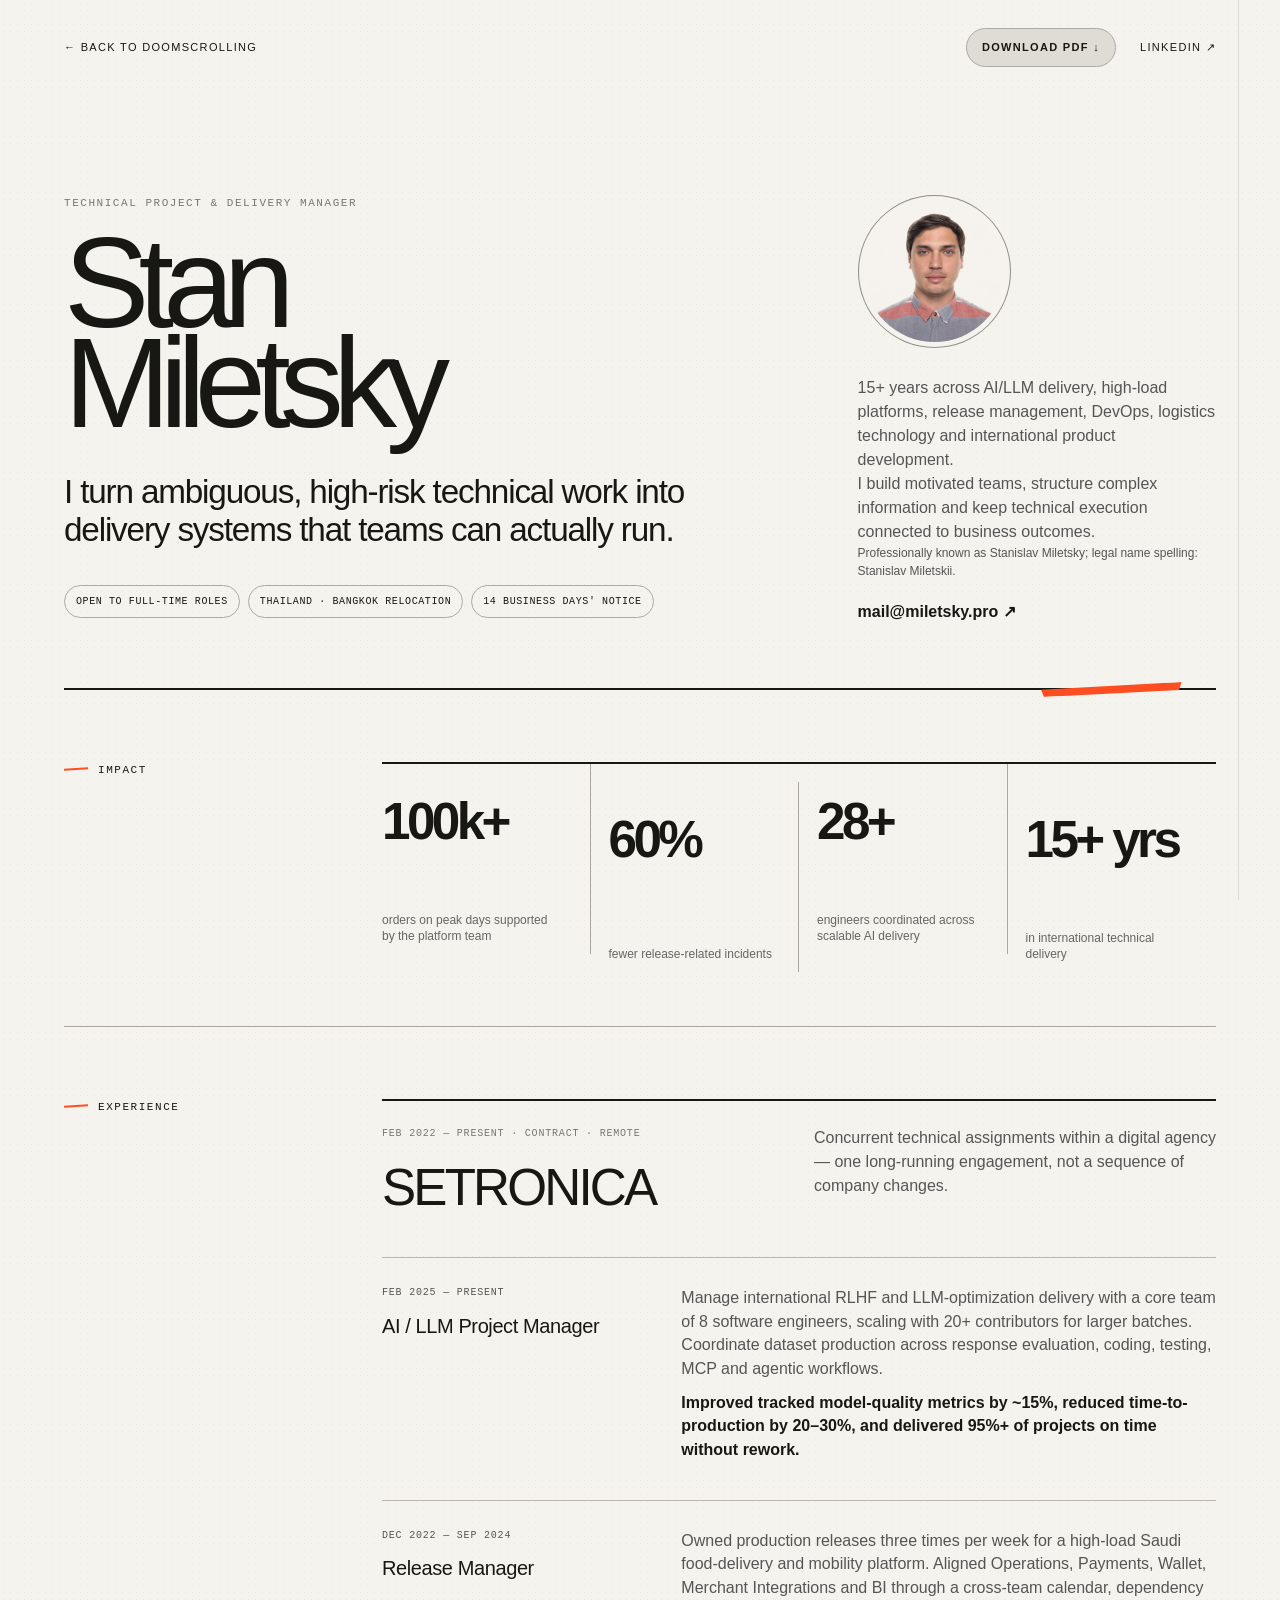
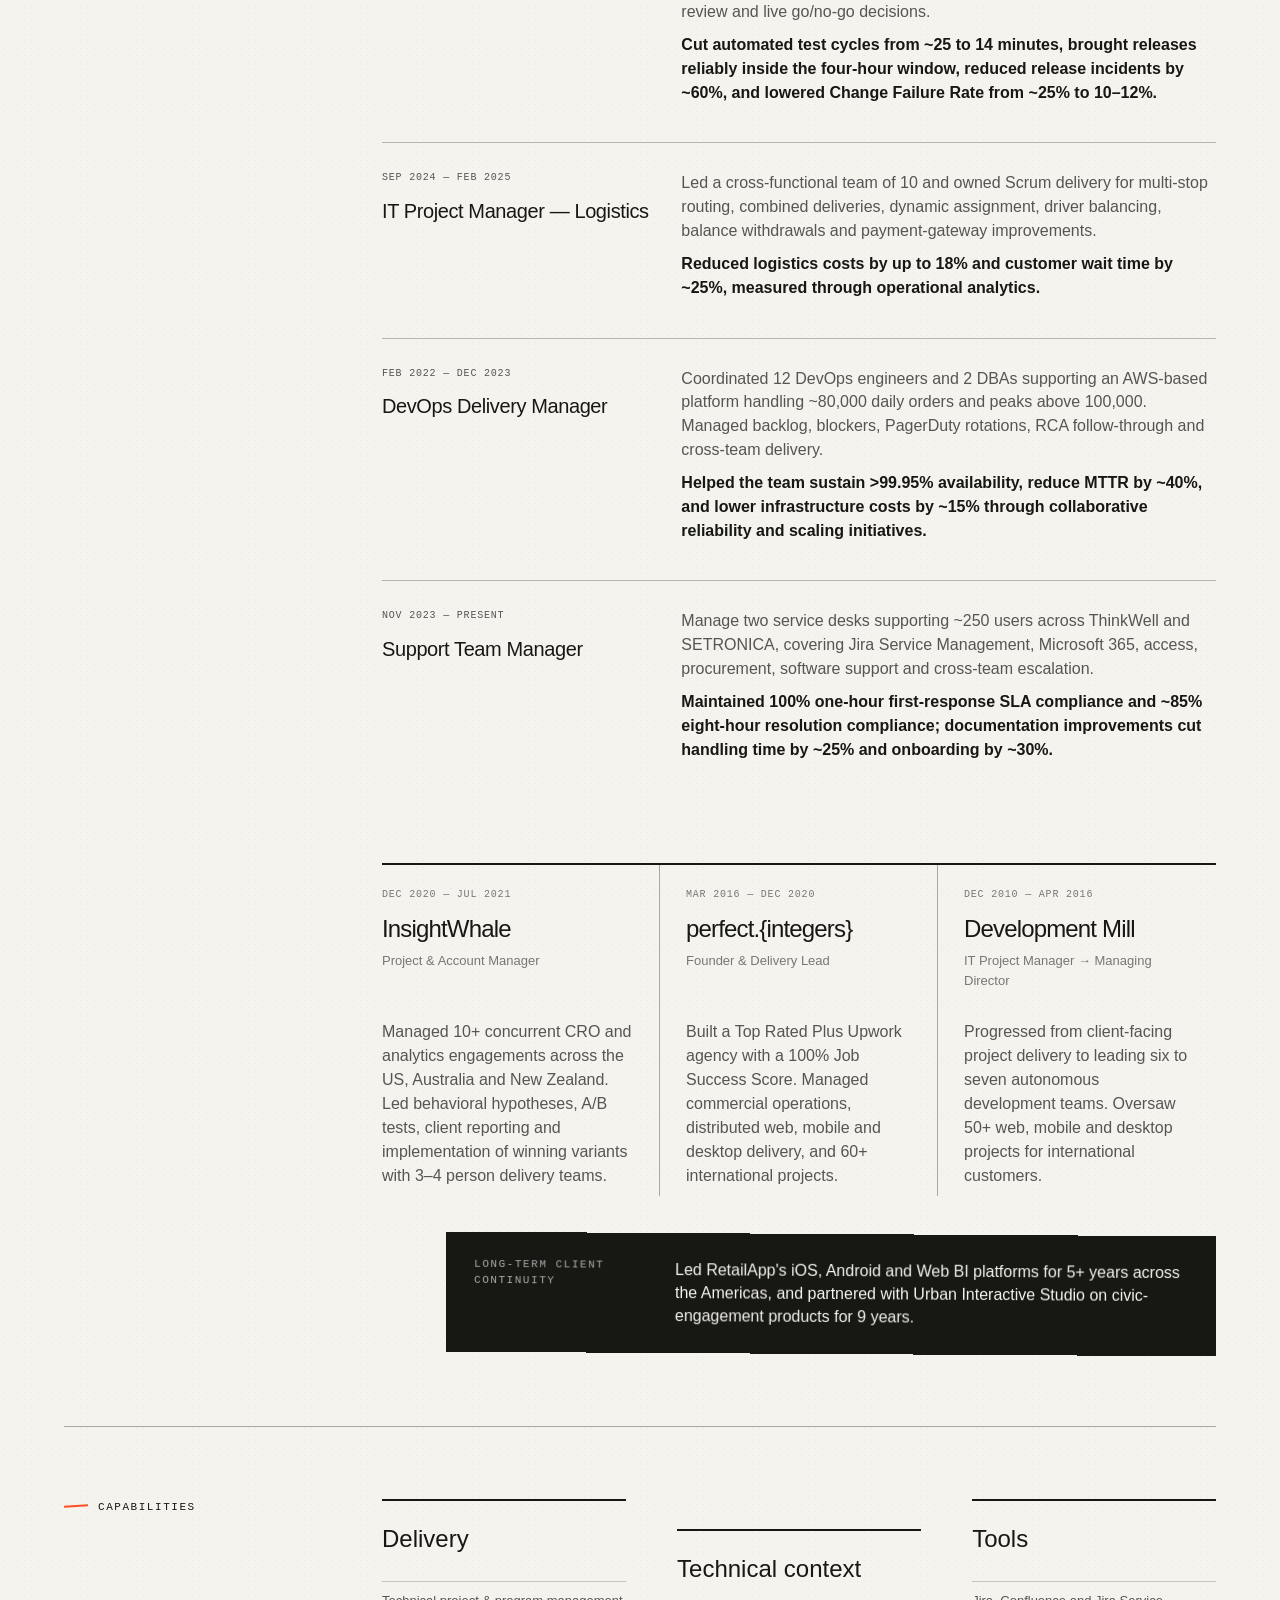
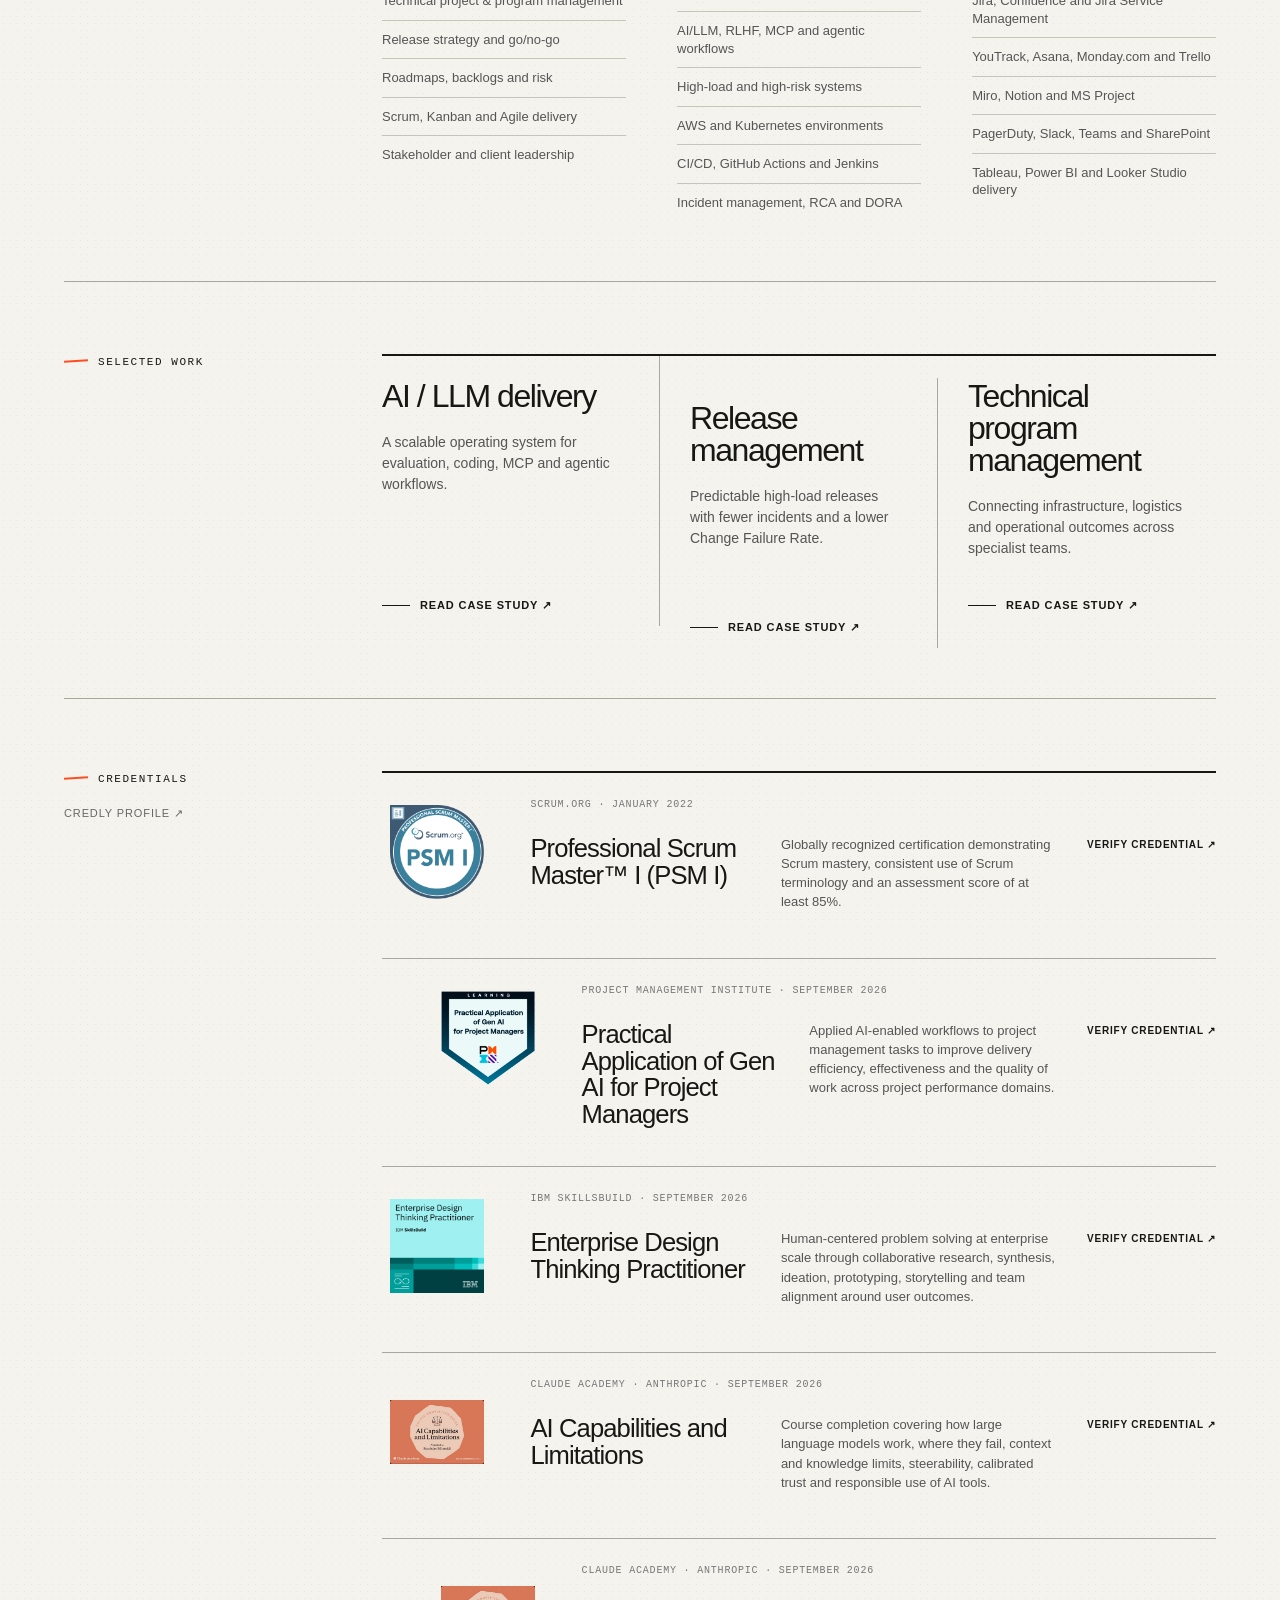
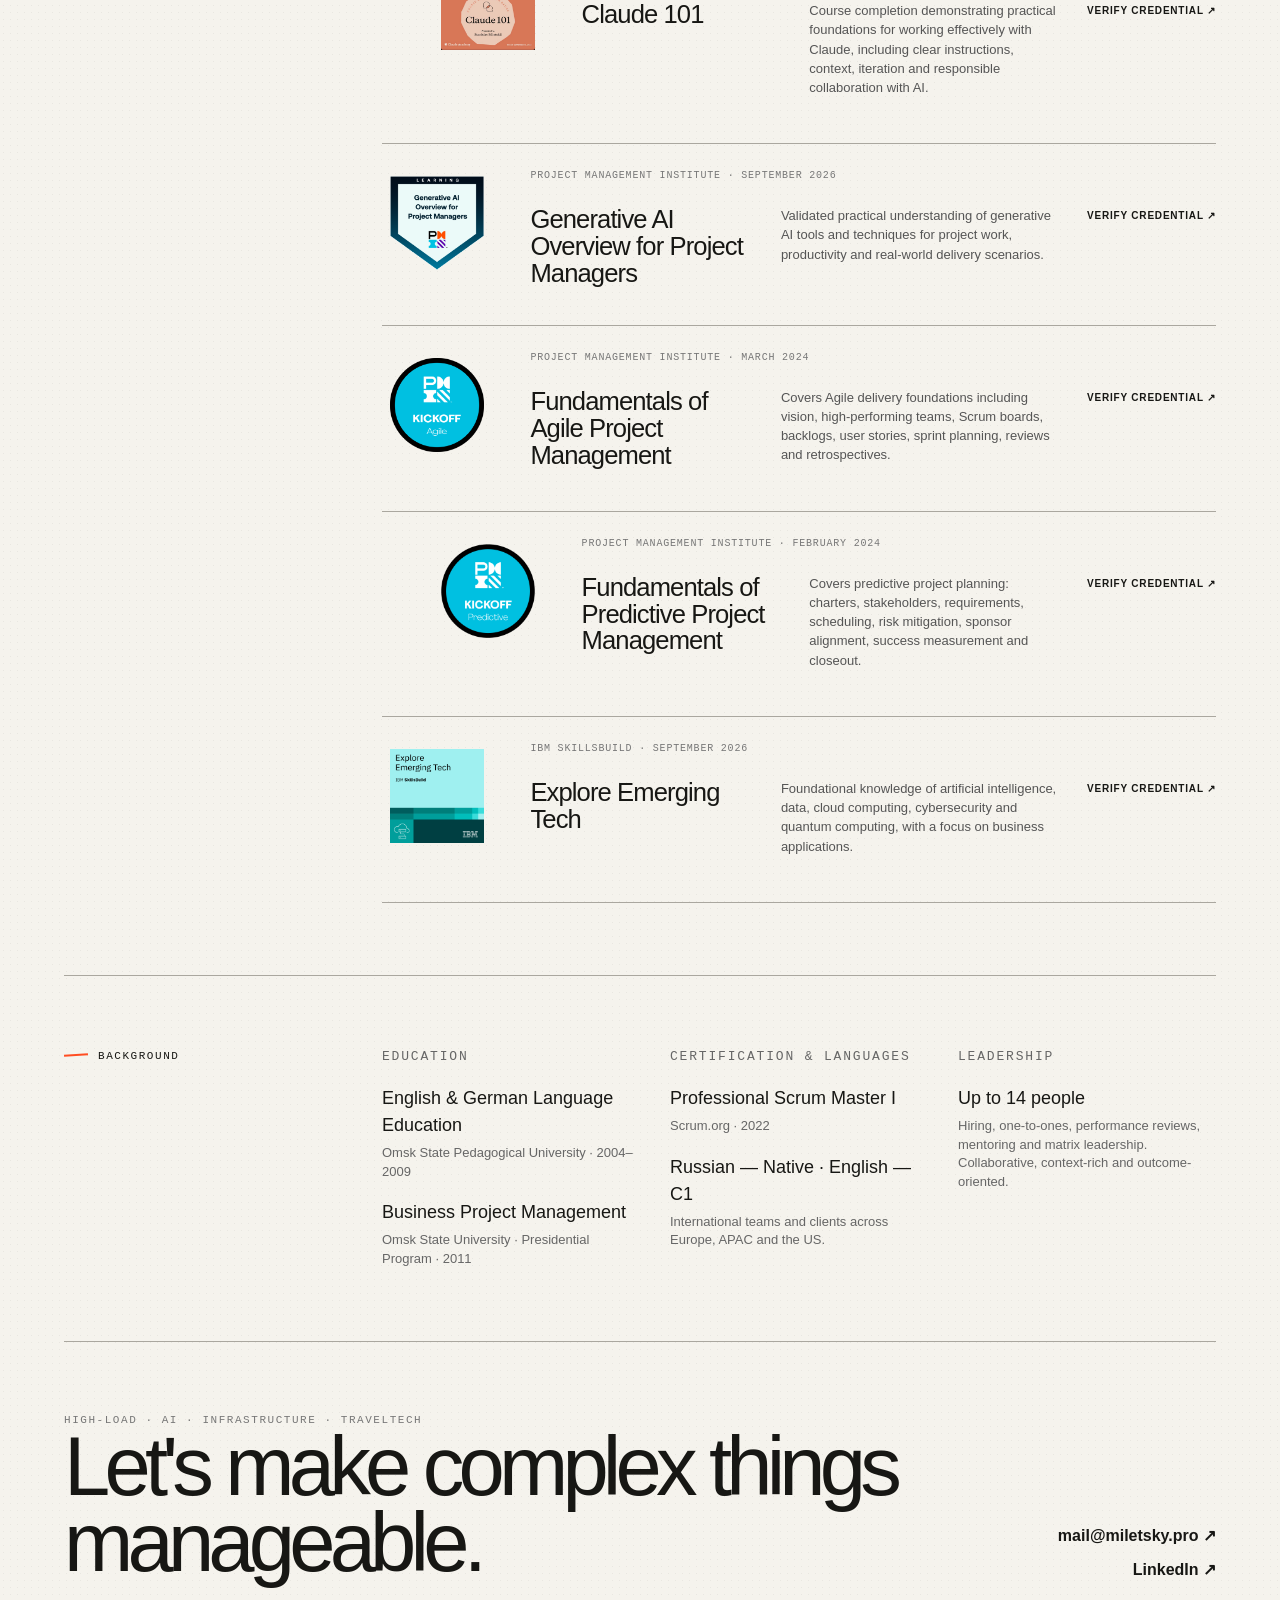
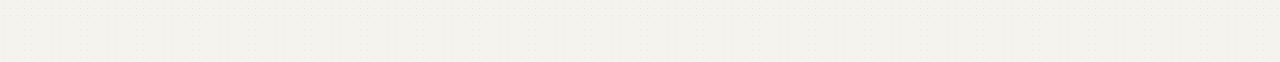
==== cv/index.html @ ad3818e9 "Add static routes and client assets" ====
<!DOCTYPE html><html lang="en"><head><meta charSet="utf-8"/><meta name="viewport" content="width=device-width, initial-scale=1"/><link rel="preload" href="/stan-miletsky-profile.jpg" as="image"/><link rel="stylesheet" href="/assets/index-O8jxkI5-.css" data-rsc-css-href="/assets/index-O8jxkI5-.css" data-precedence="vite-rsc/importer-resources"/><link rel="modulepreload" href="/assets/layout-segment-context-BuYWSMVm.js" crossorigin=""/><link rel="modulepreload" href="/assets/rolldown-runtime-S-ySWqyJ.js" crossorigin=""/><link rel="modulepreload" href="/assets/index-Bj4hQyW4.js" crossorigin=""/><link rel="modulepreload" href="/assets/framework-DjPHiq1u.js" crossorigin=""/><link rel="modulepreload" href="/assets/link-BM6Sqk0o.js" crossorigin=""/><title>Technical Project &amp; Delivery Manager CV | Stanislav Miletsky</title><meta name="description" content="Stanislav Miletsky (Stanislav Miletskii) is a Technical Project, Program and Delivery Manager in Thailand with 15+ years across AI/LLM, high-load platforms, releases, DevOps and international teams."/><meta name="keywords" content="Stanislav Miletsky,Stanislav Miletskii,Technical Project Manager,Technical Program Manager,Delivery Manager,Release Manager,AI Project Manager,DevOps Delivery Manager,Bangkok Project Manager,APAC Project Manager"/><meta name="robots" content="index, follow"/><meta property="og:title" content="Stanislav Miletsky — Technical Project &amp; Delivery Manager CV"/><meta property="og:description" content="15+ years leading international technical delivery across AI/LLM, high-load platforms, release management and DevOps."/><meta property="og:url" content="https://miletsky.pro/cv/"/><meta property="og:type" content="profile"/><meta property="og:image" content="https://miletsky.pro/og.png"/><meta property="og:image:width" content="1200"/><meta property="og:image:height" content="630"/><meta name="twitter:card" content="summary_large_image"/><meta name="twitter:title" content="Stanislav Miletsky — Technical Project &amp; Delivery Manager CV"/><meta name="twitter:description" content="15+ years leading international technical delivery across AI/LLM, high-load platforms, release management and DevOps."/><meta name="twitter:image" content="https://miletsky.pro/og.png"/><link rel="shortcut icon" href="https://miletsky.pro/favicon.svg"/><link rel="icon" href="https://miletsky.pro/favicon.svg"/><link rel="canonical" href="https://miletsky.pro/cv"/><script>self.__VINEXT_RSC_PARAMS__={}</script><script>self.__VINEXT_RSC_NAV__={"pathname":"/cv/","searchParams":[]}</script><link rel="modulepreload" href="/assets/index-Bj4hQyW4.js" />
</head><body><main class="cv-page"><script type="application/ld+json">{"@context":"https://schema.org","@type":"ProfilePage","@id":"https://miletsky.pro/cv/#profile","url":"https://miletsky.pro/cv/","name":"Stanislav Miletsky — Technical Project & Delivery Manager CV","dateModified":"2026-09-16","mainEntity":{"@type":"Person","@id":"https://miletsky.pro/#person","name":"Stanislav Miletsky","alternateName":["Stanislav Miletskii","Stan Miletsky"],"image":"https://miletsky.pro/stan-miletsky-profile.jpg","email":"mailto:mail@miletsky.pro","url":"https://miletsky.pro/cv/","sameAs":["https://www.linkedin.com/in/stanmil/","https://www.credly.com/users/stanislav-miletsky"],"jobTitle":"Technical Project & Delivery Manager","address":{"@type":"PostalAddress","addressLocality":"Chon Buri","addressCountry":"Thailand"},"knowsLanguage":["Russian","English"],"knowsAbout":["Technical Project Management","Technical Program Management","Delivery Management","Release Management","AI and LLM Delivery","DevOps and Infrastructure Delivery","High-load Systems"],"alumniOf":[{"@type":"CollegeOrUniversity","name":"Omsk State University"},{"@type":"CollegeOrUniversity","name":"Omsk State Pedagogical University"}],"hasCredential":[{"@type":"EducationalOccupationalCredential","name":"Professional Scrum Master I (PSM I)","credentialCategory":"Professional certification","recognizedBy":{"@type":"Organization","name":"Scrum.org"},"url":"https://www.credly.com/badges/a0fc3e3c-68bb-4d0c-bc0d-726705d90cc6","dateCreated":"2022-01-26"},{"@type":"EducationalOccupationalCredential","name":"Practical Application of Gen AI for Project Managers","credentialCategory":"Professional learning credential","recognizedBy":{"@type":"Organization","name":"Project Management Institute"},"url":"https://www.credly.com/badges/e0bd4fc8-cd81-4581-bfdd-e3b14ae24869","dateCreated":"2026-09-15"},{"@type":"EducationalOccupationalCredential","name":"Enterprise Design Thinking Practitioner","credentialCategory":"Professional learning credential","recognizedBy":{"@type":"Organization","name":"IBM SkillsBuild"},"url":"https://www.credly.com/badges/4ebd43db-fd92-41e1-b6d8-2ffdba0500ce","dateCreated":"2026-09-16"},{"@type":"EducationalOccupationalCredential","name":"AI Capabilities and Limitations","credentialCategory":"Course completion badge","recognizedBy":{"@type":"Organization","name":"Claude Academy"},"url":"https://academy.claude.com/verify/d0a5a14d595865e5c97a762849b47c07","dateCreated":"2026-09-08"},{"@type":"EducationalOccupationalCredential","name":"Claude 101","credentialCategory":"Course completion badge","recognizedBy":{"@type":"Organization","name":"Claude Academy"},"url":"https://academy.claude.com/verify/07c1b16a4895f0e2f672e01878ec1b6f","dateCreated":"2026-09-08"}]}}</script><nav class="cv-nav" aria-label="CV navigation"><a href="/">← Back to doomscrolling</a><div class="cv-nav-links"><a class="cv-download" href="/Stanislav_Miletsky_CV.pdf" download="">Download PDF ↓</a><a href="https://www.linkedin.com/in/stanmil/" target="_blank" rel="noreferrer">LinkedIn ↗</a></div></nav><section class="cv-hero"><div><p class="cv-kicker">Technical Project &amp; Delivery Manager</p><h1>Stan<br/>Miletsky</h1><p class="cv-title">I turn ambiguous, high-risk technical work into delivery systems that teams can actually run.</p><div class="cv-status" aria-label="Availability"><span>Open to full-time roles</span><span>Thailand · Bangkok relocation</span><span>14 business days&#x27; notice</span></div></div><aside class="cv-aside"><img class="cv-photo" src="/stan-miletsky-profile.jpg" alt="Stanislav Miletsky" width="800" height="800"/><p>15+ years across AI/LLM delivery, high-load platforms, release management, DevOps, logistics technology and international product development.</p><p>I build motivated teams, structure complex information and keep technical execution connected to business outcomes.</p><p class="cv-identity">Professionally known as Stanislav Miletsky; legal name spelling: Stanislav Miletskii.</p><a href="mailto:mail@miletsky.pro">mail@miletsky.pro ↗</a></aside></section><section class="cv-section"><h2>Impact</h2><div class="cv-copy impact-grid"><article class="impact-card"><strong>100k+</strong><span>orders on peak days supported by the platform team</span></article><article class="impact-card"><strong>60%</strong><span>fewer release-related incidents</span></article><article class="impact-card"><strong>28+</strong><span>engineers coordinated across scalable AI delivery</span></article><article class="impact-card"><strong>15+ yrs</strong><span>in international technical delivery</span></article></div></section><section class="cv-section"><h2>Experience</h2><div class="cv-copy"><article class="company"><header class="company-header"><div><p class="date">Feb 2022 — present · contract · remote</p><h3>SETRONICA</h3></div><p>Concurrent technical assignments within a digital agency — one long-running engagement, not a sequence of company changes.</p></header><div class="assignments"><article class="assignment"><div><p class="date">Feb 2025 — present</p><h4>AI / LLM Project Manager</h4></div><div><p>Manage international RLHF and LLM-optimization delivery with a core team of 8 software engineers, scaling with 20+ contributors for larger batches. Coordinate dataset production across response evaluation, coding, testing, MCP and agentic workflows.</p><p class="assignment-result">Improved tracked model-quality metrics by ~15%, reduced time-to-production by 20–30%, and delivered 95%+ of projects on time without rework.</p></div></article><article class="assignment"><div><p class="date">Dec 2022 — Sep 2024</p><h4>Release Manager</h4></div><div><p>Owned production releases three times per week for a high-load Saudi food-delivery and mobility platform. Aligned Operations, Payments, Wallet, Merchant Integrations and BI through a cross-team calendar, dependency review and live go/no-go decisions.</p><p class="assignment-result">Cut automated test cycles from ~25 to 14 minutes, brought releases reliably inside the four-hour window, reduced release incidents by ~60%, and lowered Change Failure Rate from ~25% to 10–12%.</p></div></article><article class="assignment"><div><p class="date">Sep 2024 — Feb 2025</p><h4>IT Project Manager — Logistics</h4></div><div><p>Led a cross-functional team of 10 and owned Scrum delivery for multi-stop routing, combined deliveries, dynamic assignment, driver balancing, balance withdrawals and payment-gateway improvements.</p><p class="assignment-result">Reduced logistics costs by up to 18% and customer wait time by ~25%, measured through operational analytics.</p></div></article><article class="assignment"><div><p class="date">Feb 2022 — Dec 2023</p><h4>DevOps Delivery Manager</h4></div><div><p>Coordinated 12 DevOps engineers and 2 DBAs supporting an AWS-based platform handling ~80,000 daily orders and peaks above 100,000. Managed backlog, blockers, PagerDuty rotations, RCA follow-through and cross-team delivery.</p><p class="assignment-result">Helped the team sustain &gt;99.95% availability, reduce MTTR by ~40%, and lower infrastructure costs by ~15% through collaborative reliability and scaling initiatives.</p></div></article><article class="assignment"><div><p class="date">Nov 2023 — present</p><h4>Support Team Manager</h4></div><div><p>Manage two service desks supporting ~250 users across ThinkWell and SETRONICA, covering Jira Service Management, Microsoft 365, access, procurement, software support and cross-team escalation.</p><p class="assignment-result">Maintained 100% one-hour first-response SLA compliance and ~85% eight-hour resolution compliance; documentation improvements cut handling time by ~25% and onboarding by ~30%.</p></div></article></div></article><div class="career-grid"><article class="career-card"><p class="date">Dec 2020 — Jul 2021</p><h3>InsightWhale</h3><h4>Project &amp; Account Manager</h4><p>Managed 10+ concurrent CRO and analytics engagements across the US, Australia and New Zealand. Led behavioral hypotheses, A/B tests, client reporting and implementation of winning variants with 3–4 person delivery teams.</p></article><article class="career-card"><p class="date">Mar 2016 — Dec 2020</p><h3>perfect.{integers}</h3><h4>Founder &amp; Delivery Lead</h4><p>Built a Top Rated Plus Upwork agency with a 100% Job Success Score. Managed commercial operations, distributed web, mobile and desktop delivery, and 60+ international projects.</p></article><article class="career-card"><p class="date">Dec 2010 — Apr 2016</p><h3>Development Mill</h3><h4>IT Project Manager → Managing Director</h4><p>Progressed from client-facing project delivery to leading six to seven autonomous development teams. Oversaw 50+ web, mobile and desktop projects for international customers.</p></article></div><aside class="continuity-note"><p class="cv-kicker">Long-term client continuity</p><p>Led RetailApp&#x27;s iOS, Android and Web BI platforms for 5+ years across the Americas, and partnered with Urban Interactive Studio on civic-engagement products for 9 years.</p></aside></div></section><section class="cv-section"><h2>Capabilities</h2><div class="cv-copy capability-groups"><article><h3>Delivery</h3><ul><li>Technical project &amp; program management</li><li>Release strategy and go/no-go</li><li>Roadmaps, backlogs and risk</li><li>Scrum, Kanban and Agile delivery</li><li>Stakeholder and client leadership</li></ul></article><article><h3>Technical context</h3><ul><li>AI/LLM, RLHF, MCP and agentic workflows</li><li>High-load and high-risk systems</li><li>AWS and Kubernetes environments</li><li>CI/CD, GitHub Actions and Jenkins</li><li>Incident management, RCA and DORA</li></ul></article><article><h3>Tools</h3><ul><li>Jira, Confluence and Jira Service Management</li><li>YouTrack, Asana, Monday.com and Trello</li><li>Miro, Notion and MS Project</li><li>PagerDuty, Slack, Teams and SharePoint</li><li>Tableau, Power BI and Looker Studio delivery</li></ul></article></div></section><section class="cv-section"><h2>Selected work</h2><div class="cv-copy case-link-grid"><a href="/work/ai-llm-delivery/" class="case-link-card"><h3>AI / LLM delivery</h3><p>A scalable operating system for evaluation, coding, MCP and agentic workflows.</p><span>Read case study ↗</span></a><a href="/work/release-management/" class="case-link-card"><h3>Release management</h3><p>Predictable high-load releases with fewer incidents and a lower Change Failure Rate.</p><span>Read case study ↗</span></a><a href="/work/technical-program-management/" class="case-link-card"><h3>Technical program management</h3><p>Connecting infrastructure, logistics and operational outcomes across specialist teams.</p><span>Read case study ↗</span></a></div></section><section class="cv-section credentials-section"><div><h2>Credentials</h2><a class="credentials-profile-link" href="https://www.credly.com/users/stanislav-miletsky" target="_blank" rel="noreferrer">Credly profile ↗</a></div><div class="cv-copy credentials-grid"><article class="credential-card"><a class="credential-image-link" href="https://www.credly.com/badges/a0fc3e3c-68bb-4d0c-bc0d-726705d90cc6" target="_blank" rel="noreferrer" aria-label="Verify Professional Scrum Master™ I (PSM I)"><img src="/credential-psm-i.png" alt="Professional Scrum Master™ I (PSM I) credential issued to Stanislav Miletsky" width="680" height="680" loading="lazy"/></a><div class="credential-copy"><p class="date">Scrum.org<!-- --> · <!-- -->January 2022</p><h3>Professional Scrum Master™ I (PSM I)</h3><p>Globally recognized certification demonstrating Scrum mastery, consistent use of Scrum terminology and an assessment score of at least 85%.</p><a href="https://www.credly.com/badges/a0fc3e3c-68bb-4d0c-bc0d-726705d90cc6" target="_blank" rel="noreferrer">Verify credential ↗</a></div></article><article class="credential-card"><a class="credential-image-link" href="https://www.credly.com/badges/e0bd4fc8-cd81-4581-bfdd-e3b14ae24869" target="_blank" rel="noreferrer" aria-label="Verify Practical Application of Gen AI for Project Managers"><img src="/credential-pmi-genai-practical.png" alt="Practical Application of Gen AI for Project Managers credential issued to Stanislav Miletsky" width="680" height="680" loading="lazy"/></a><div class="credential-copy"><p class="date">Project Management Institute<!-- --> · <!-- -->September 2026</p><h3>Practical Application of Gen AI for Project Managers</h3><p>Applied AI-enabled workflows to project management tasks to improve delivery efficiency, effectiveness and the quality of work across project performance domains.</p><a href="https://www.credly.com/badges/e0bd4fc8-cd81-4581-bfdd-e3b14ae24869" target="_blank" rel="noreferrer">Verify credential ↗</a></div></article><article class="credential-card"><a class="credential-image-link" href="https://www.credly.com/badges/4ebd43db-fd92-41e1-b6d8-2ffdba0500ce" target="_blank" rel="noreferrer" aria-label="Verify Enterprise Design Thinking Practitioner"><img src="/credential-ibm-design-thinking.png" alt="Enterprise Design Thinking Practitioner credential issued to Stanislav Miletsky" width="680" height="680" loading="lazy"/></a><div class="credential-copy"><p class="date">IBM SkillsBuild<!-- --> · <!-- -->September 2026</p><h3>Enterprise Design Thinking Practitioner</h3><p>Human-centered problem solving at enterprise scale through collaborative research, synthesis, ideation, prototyping, storytelling and team alignment around user outcomes.</p><a href="https://www.credly.com/badges/4ebd43db-fd92-41e1-b6d8-2ffdba0500ce" target="_blank" rel="noreferrer">Verify credential ↗</a></div></article><article class="credential-card"><a class="credential-image-link" href="https://academy.claude.com/verify/d0a5a14d595865e5c97a762849b47c07" target="_blank" rel="noreferrer" aria-label="Verify AI Capabilities and Limitations"><img src="/credential-claude-ai-capabilities.png" alt="AI Capabilities and Limitations credential issued to Stanislav Miletsky" width="680" height="680" loading="lazy"/></a><div class="credential-copy"><p class="date">Claude Academy · Anthropic<!-- --> · <!-- -->September 2026</p><h3>AI Capabilities and Limitations</h3><p>Course completion covering how large language models work, where they fail, context and knowledge limits, steerability, calibrated trust and responsible use of AI tools.</p><a href="https://academy.claude.com/verify/d0a5a14d595865e5c97a762849b47c07" target="_blank" rel="noreferrer">Verify credential ↗</a></div></article><article class="credential-card"><a class="credential-image-link" href="https://academy.claude.com/verify/07c1b16a4895f0e2f672e01878ec1b6f" target="_blank" rel="noreferrer" aria-label="Verify Claude 101"><img src="/credential-claude-101.png" alt="Claude 101 credential issued to Stanislav Miletsky" width="680" height="680" loading="lazy"/></a><div class="credential-copy"><p class="date">Claude Academy · Anthropic<!-- --> · <!-- -->September 2026</p><h3>Claude 101</h3><p>Course completion demonstrating practical foundations for working effectively with Claude, including clear instructions, context, iteration and responsible collaboration with AI.</p><a href="https://academy.claude.com/verify/07c1b16a4895f0e2f672e01878ec1b6f" target="_blank" rel="noreferrer">Verify credential ↗</a></div></article><article class="credential-card"><a class="credential-image-link" href="https://www.credly.com/badges/0303e11d-358e-4431-b17d-0251e0e4a5b4" target="_blank" rel="noreferrer" aria-label="Verify Generative AI Overview for Project Managers"><img src="/credential-pmi-genai-overview.png" alt="Generative AI Overview for Project Managers credential issued to Stanislav Miletsky" width="680" height="680" loading="lazy"/></a><div class="credential-copy"><p class="date">Project Management Institute<!-- --> · <!-- -->September 2026</p><h3>Generative AI Overview for Project Managers</h3><p>Validated practical understanding of generative AI tools and techniques for project work, productivity and real-world delivery scenarios.</p><a href="https://www.credly.com/badges/0303e11d-358e-4431-b17d-0251e0e4a5b4" target="_blank" rel="noreferrer">Verify credential ↗</a></div></article><article class="credential-card"><a class="credential-image-link" href="https://www.credly.com/badges/10b1281d-3c7a-4211-bd5c-d48ad3435611" target="_blank" rel="noreferrer" aria-label="Verify Fundamentals of Agile Project Management"><img src="/credential-pmi-agile.png" alt="Fundamentals of Agile Project Management credential issued to Stanislav Miletsky" width="680" height="680" loading="lazy"/></a><div class="credential-copy"><p class="date">Project Management Institute<!-- --> · <!-- -->March 2024</p><h3>Fundamentals of Agile Project Management</h3><p>Covers Agile delivery foundations including vision, high-performing teams, Scrum boards, backlogs, user stories, sprint planning, reviews and retrospectives.</p><a href="https://www.credly.com/badges/10b1281d-3c7a-4211-bd5c-d48ad3435611" target="_blank" rel="noreferrer">Verify credential ↗</a></div></article><article class="credential-card"><a class="credential-image-link" href="https://www.credly.com/badges/9c76c61e-c1ef-4940-b830-1d32e4dbc76a" target="_blank" rel="noreferrer" aria-label="Verify Fundamentals of Predictive Project Management"><img src="/credential-pmi-predictive.png" alt="Fundamentals of Predictive Project Management credential issued to Stanislav Miletsky" width="680" height="680" loading="lazy"/></a><div class="credential-copy"><p class="date">Project Management Institute<!-- --> · <!-- -->February 2024</p><h3>Fundamentals of Predictive Project Management</h3><p>Covers predictive project planning: charters, stakeholders, requirements, scheduling, risk mitigation, sponsor alignment, success measurement and closeout.</p><a href="https://www.credly.com/badges/9c76c61e-c1ef-4940-b830-1d32e4dbc76a" target="_blank" rel="noreferrer">Verify credential ↗</a></div></article><article class="credential-card"><a class="credential-image-link" href="https://www.credly.com/badges/023776d1-91f6-4e4d-ac24-97b21ce51a99" target="_blank" rel="noreferrer" aria-label="Verify Explore Emerging Tech"><img src="/credential-ibm-emerging-tech.png" alt="Explore Emerging Tech credential issued to Stanislav Miletsky" width="680" height="680" loading="lazy"/></a><div class="credential-copy"><p class="date">IBM SkillsBuild<!-- --> · <!-- -->September 2026</p><h3>Explore Emerging Tech</h3><p>Foundational knowledge of artificial intelligence, data, cloud computing, cybersecurity and quantum computing, with a focus on business applications.</p><a href="https://www.credly.com/badges/023776d1-91f6-4e4d-ac24-97b21ce51a99" target="_blank" rel="noreferrer">Verify credential ↗</a></div></article></div></section><section class="cv-section"><h2>Background</h2><div class="cv-copy cv-meta-grid"><article><p class="cv-kicker">Education</p><h3>English &amp; German Language Education</h3><p>Omsk State Pedagogical University · 2004–2009</p><h3>Business Project Management</h3><p>Omsk State University · Presidential Program · 2011</p></article><article><p class="cv-kicker">Certification &amp; languages</p><h3>Professional Scrum Master I</h3><p>Scrum.org · 2022</p><h3>Russian — Native · English — C1</h3><p>International teams and clients across Europe, APAC and the US.</p></article><article><p class="cv-kicker">Leadership</p><h3>Up to 14 people</h3><p>Hiring, one-to-ones, performance reviews, mentoring and matrix leadership. Collaborative, context-rich and outcome-oriented.</p></article></div></section><footer class="cv-footer"><div><p class="cv-kicker">High-load · AI · Infrastructure · TravelTech</p><h2>Let&#x27;s make complex things manageable.</h2></div><div class="cv-footer-links"><a href="mailto:mail@miletsky.pro">mail@miletsky.pro ↗</a><a href="https://www.linkedin.com/in/stanmil/" target="_blank" rel="noreferrer">LinkedIn ↗</a></div></footer></main><script type="application/ld+json">{"@context":"https://schema.org","@type":"Person","@id":"https://miletsky.pro/#person","name":"Stanislav Miletsky","alternateName":["Stanislav Miletskii","Stan Miletsky"],"url":"https://miletsky.pro","sameAs":["https://www.linkedin.com/in/stanmil/"],"image":"https://miletsky.pro/stan-miletsky-profile.jpg","email":"mailto:mail@miletsky.pro","jobTitle":"Technical Project & Delivery Manager","homeLocation":{"@type":"Place","name":"Chon Buri, Thailand"},"knowsLanguage":["Russian","English"],"knowsAbout":["Technical Project Management","Technical Program Management","Delivery Management","AI Delivery","Release Management","DevOps and Infrastructure Delivery","High-load Systems"]}</script><script id="_R_">import("/assets/index-Bj4hQyW4.js")</script></body></html><script>self.__VINEXT_RSC_CHUNKS__=self.__VINEXT_RSC_CHUNKS__||[];self.__VINEXT_RSC_CHUNKS__.push("2:I[\"b843a7408a43\",[],\"Children\",1]\n3:I[\"e791668edc18\",[],\"LayoutSegmentProvider\",1]\n4:I[\"b843a7408a43\",[],\"Slot\",1]\n5:I[\"ffa4af8fdc37\",[],\"RedirectBoundary\",1]\n:HL[\"/assets/index-O8jxkI5-.css\",\"style\"]\n")</script><script>self.__VINEXT_RSC_CHUNKS__=self.__VINEXT_RSC_CHUNKS__||[];self.__VINEXT_RSC_CHUNKS__.push("0:{\"__route\":\"route:/cv/\",\"__interceptionContext\":null,\"__layoutIds\":[\"layout:/\"],\"__rootLayout\":\"/\",\"page:/cv/\":\"$L1\",\"layout:/\":[[[[\"$\",\"link\",\"css:/assets/index-O8jxkI5-.css\",{\"rel\":\"stylesheet\",\"precedence\":\"vite-rsc/importer-resources\",\"href\":\"/assets/index-O8jxkI5-.css\",\"data-rsc-css-href\":\"/assets/index-O8jxkI5-.css\"}],\"$undefined\"],[\"$\",\"html\",null,{\"lang\":\"en\",\"children\":[\"$\",\"body\",null,{\"children\":[[\"$\",\"$L2\",null,{}],[\"$\",\"script\",null,{\"type\":\"application/ld+json\",\"dangerouslySetInnerHTML\":{\"__html\":\"{\\\"@context\\\":\\\"https://schema.org\\\",\\\"@type\\\":\\\"Person\\\",\\\"@id\\\":\\\"https://miletsky.pro/#person\\\",\\\"name\\\":\\\"Stanislav Miletsky\\\",\\\"alternateName\\\":[\\\"Stanislav Miletskii\\\",\\\"Stan Miletsky\\\"],\\\"url\\\":\\\"https://miletsky.pro\\\",\\\"sameAs\\\":[\\\"https://www.linkedin.com/in/stanmil/\\\"],\\\"image\\\":\\\"https://miletsky.pro/stan-miletsky-profile.jpg\\\",\\\"email\\\":\\\"mailto:mail@miletsky.pro\\\",\\\"jobTitle\\\":\\\"Technical Project \u0026 Delivery Manager\\\",\\\"homeLocation\\\":{\\\"@type\\\":\\\"Place\\\",\\\"name\\\":\\\"Chon Buri, Thailand\\\"},\\\"knowsLanguage\\\":[\\\"Russian\\\",\\\"English\\\"],\\\"knowsAbout\\\":[\\\"Technical Project Management\\\",\\\"Technical Program Management\\\",\\\"Delivery Management\\\",\\\"AI Delivery\\\",\\\"Release Management\\\",\\\"DevOps and Infrastructure Delivery\\\",\\\"High-load Systems\\\"]}\"}}]]}]}]],null],\"route:/cv/\":[[[\"$\",\"meta\",null,{\"charSet\":\"utf-8\"}],[[\"$\",\"title\",\"0\",{\"children\":\"Technical Project \u0026 Delivery Manager CV | Stanislav Miletsky\"}],[\"$\",\"meta\",\"1\",{\"name\":\"description\",\"content\":\"Stanislav Miletsky (Stanislav Miletskii) is a Technical Project, Program and Delivery Manager in Thailand with 15+ years across AI/LLM, high-load platforms, releases, DevOps and international teams.\"}],[\"$\",\"meta\",\"2\",{\"name\":\"keywords\",\"content\":\"Stanislav Miletsky,Stanislav Miletskii,Technical Project Manager,Technical Program Manager,Delivery Manager,Release Manager,AI Project Manager,DevOps Delivery Manager,Bangkok Project Manager,APAC Project Manager\"}],[\"$\",\"meta\",\"3\",{\"name\":\"robots\",\"content\":\"index, follow\"}],[\"$\",\"meta\",\"4\",{\"property\":\"og:title\",\"content\":\"Stanislav Miletsky — Technical Project \u0026 Delivery Manager CV\"}],[\"$\",\"meta\",\"5\",{\"property\":\"og:description\",\"content\":\"15+ years leading international technical delivery across AI/LLM, high-load platforms, release management and DevOps.\"}],[\"$\",\"meta\",\"6\",{\"property\":\"og:url\",\"content\":\"https://miletsky.pro/cv/\"}],[\"$\",\"meta\",\"7\",{\"property\":\"og:type\",\"content\":\"profile\"}],[\"$\",\"meta\",\"8\",{\"property\":\"og:image\",\"content\":\"https://miletsky.pro/og.png\"}],[\"$\",\"meta\",\"9\",{\"property\":\"og:image:width\",\"content\":\"1200\"}],[\"$\",\"meta\",\"10\",{\"property\":\"og:image:height\",\"content\":\"630\"}],[\"$\",\"meta\",\"11\",{\"name\":\"twitter:card\",\"content\":\"summary_large_image\"}],[\"$\",\"meta\",\"12\",{\"name\":\"twitter:title\",\"content\":\"Stanislav Miletsky — Technical Project \u0026 Delivery Manager CV\"}],[\"$\",\"meta\",\"13\",{\"name\":\"twitter:description\",\"content\":\"15+ years leading international technical delivery across AI/LLM, high-load platforms, release management and DevOps.\"}],[\"$\",\"meta\",\"14\",{\"name\":\"twitter:image\",\"content\":\"https://miletsky.pro/og.png\"}],[\"$\",\"link\",\"15\",{\"rel\":\"shortcut icon\",\"href\":\"https://miletsky.pro/favicon.svg\"}],[\"$\",\"link\",\"16\",{\"rel\":\"icon\",\"href\":\"https://miletsky.pro/favicon.svg\"}],[\"$\",\"link\",\"17\",{\"rel\":\"canonical\",\"href\":\"https://miletsky.pro/cv\"}]],[[\"$\",\"meta\",\"0\",{\"name\":\"viewport\",\"content\":\"width=device-width, initial-scale=1\"}]]],[\"$\",\"$L3\",null,{\"segmentMap\":{\"children\":[\"cv\"]},\"children\":[\"$\",\"$L4\",null,{\"id\":\"layout:/\",\"parallelSlots\":\"$undefined\",\"children\":[\"$\",\"$L5\",null,{\"children\":[\"$\",\"$L3\",null,{\"segmentMap\":{\"children\":[]},\"children\":[\"$\",\"$L4\",null,{\"id\":\"page:/cv/\"}]}]}]}]}]],\"__layoutFlags\":{\"layout:/\":\"s\"},\"__artifactCompatibility\":{\"schemaVersion\":1,\"graphVersion\":\"app-route-graph:rjossn1upfohg\",\"deploymentVersion\":\"b80e0af8-e7c9-42a8-afca-2033b1c4a51b\",\"appElementsSchemaVersion\":1,\"rscPayloadSchemaVersion\":1,\"rootBoundaryId\":\"/\",\"renderEpoch\":null}}\n")</script><script>self.__VINEXT_RSC_CHUNKS__=self.__VINEXT_RSC_CHUNKS__||[];self.__VINEXT_RSC_CHUNKS__.push("7:I[\"c2747888630f\",[],\"default\",1]\n")</script><script>self.__VINEXT_RSC_CHUNKS__=self.__VINEXT_RSC_CHUNKS__||[];self.__VINEXT_RSC_CHUNKS__.push("6:Ta8c,{\"@context\":\"https://schema.org\",\"@type\":\"ProfilePage\",\"@id\":\"https://miletsky.pro/cv/#profile\",\"url\":\"https://miletsky.pro/cv/\",\"name\":\"Stanislav Miletsky — Technical Project \u0026 Delivery Manager CV\",\"dateModified\":\"2026-09-16\",\"mainEntity\":{\"@type\":\"Person\",\"@id\":\"https://miletsky.pro/#person\",\"name\":\"Stanislav Miletsky\",\"alternateName\":[\"Stanislav Miletskii\",\"Stan Miletsky\"],\"image\":\"https://miletsky.pro/stan-miletsky-profile.jpg\",\"email\":\"mailto:mail@miletsky.pro\",\"url\":\"https://miletsky.pro/cv/\",\"sameAs\":[\"https://www.linkedin.com/in/stanmil/\",\"https://www.credly.com/users/stanislav-miletsky\"],\"jobTitle\":\"Technical Project \u0026 Delivery Manager\",\"address\":{\"@type\":\"PostalAddress\",\"addressLocality\":\"Chon Buri\",\"addressCountry\":\"Thailand\"},\"knowsLanguage\":[\"Russian\",\"English\"],\"knowsAbout\":[\"Technical Project Management\",\"Technical Program Management\",\"Delivery Management\",\"Release Management\",\"AI and LLM Delivery\",\"DevOps and Infrastructure Delivery\",\"High-load Systems\"],\"alumniOf\":[{\"@type\":\"CollegeOrUniversity\",\"name\":\"Omsk State University\"},{\"@type\":\"CollegeOrUniversity\",\"name\":\"Omsk State Pedagogical University\"}],\"hasCredential\":[{\"@type\":\"EducationalOccupationalCredential\",\"name\":\"Professional Scrum Master I (PSM I)\",\"credentialCategory\":\"Professional certification\",\"recognizedBy\":{\"@type\":\"Organization\",\"name\":\"Scrum.org\"},\"url\":\"https://www.credly.com/badges/a0fc3e3c-68bb-4d0c-bc0d-726705d90cc6\",\"dateCreated\":\"2022-01-26\"},{\"@type\":\"EducationalOccupationalCredential\",\"name\":\"Practical Application of Gen AI for Project Managers\",\"credentialCategory\":\"Professional learning credential\",\"recognizedBy\":{\"@type\":\"Organization\",\"name\":\"Project Management Institute\"},\"url\":\"https://www.credly.com/badges/e0bd4fc8-cd81-4581-bfdd-e3b14ae24869\",\"dateCreated\":\"2026-09-15\"},{\"@type\":\"EducationalOccupationalCredential\",\"name\":\"Enterprise Design Thinking Practitioner\",\"credentialCategory\":\"Professional learning credential\",\"recognizedBy\":{\"@type\":\"Organization\",\"name\":\"IBM SkillsBuild\"},\"url\":\"https://www.credly.com/badges/4ebd43db-fd92-41e1-b6d8-2ffdba0500ce\",\"dateCreated\":\"2026-09-16\"},{\"@type\":\"EducationalOccupationalCredential\",\"name\":\"AI Capabilities and Limitations\",\"credentialCategory\":\"Course completion badge\",\"recognizedBy\":{\"@type\":\"Organization\",\"name\":\"Claude Academy\"},\"url\":\"https://academy.claude.com/verify/d0a5a14d595865e5c97a762849b47c07\",\"dateCreated\":\"2026-09-08\"},{\"@type\":\"EducationalOccupationalCredential\",\"name\":\"Claude 101\",\"credentialCategory\":\"Course completion badge\",\"recognizedBy\":{\"@type\":\"Organization\",\"name\":\"Claude Academy\"},\"url\":\"https://academy.claude.com/verify/07c1b16a4895f0e2f672e01878ec1b6f\",\"dateCreated\":\"2026-09-08\"}]}}1:[\"$\",\"main\",null,{\"className\":\"cv-page\",\"children\":[[\"$\",\"script\",null,{\"type\":\"application/ld+json\",\"dangerouslySetInnerHTML\":{\"__html\":\"$6\"}}],[\"$\",\"nav\",null,{\"className\":\"cv-nav\",\"aria-label\":\"CV navigation\",\"children\":[[\"$\",\"$L7\",null,{\"href\":\"/\",\"children\":\"← Back to doomscrolling\"}],[\"$\",\"div\",null,{\"className\":\"cv-nav-links\",\"children\":[[\"$\",\"a\",null,{\"className\":\"cv-download\",\"href\":\"/Stanislav_Miletsky_CV.pdf\",\"download\":true,\"children\":\"Download PDF ↓\"}],[\"$\",\"a\",null,{\"href\":\"https://www.linkedin.com/in/stanmil/\",\"target\":\"_blank\",\"rel\":\"noreferrer\",\"children\":\"LinkedIn ↗\"}]]}]]}],[\"$\",\"section\",null,{\"className\":\"cv-hero\",\"children\":[[\"$\",\"div\",null,{\"children\":[[\"$\",\"p\",null,{\"className\":\"cv-kicker\",\"children\":\"Technical Project \u0026 Delivery Manager\"}],\"$L8\",\"$L9\",\"$La\"]}],\"$Lb\"]}],\"$Lc\",\"$Ld\",\"$Le\",\"$Lf\",\"$L10\",\"$L11\",\"$L12\"]}]\n")</script><script>self.__VINEXT_RSC_CHUNKS__=self.__VINEXT_RSC_CHUNKS__||[];self.__VINEXT_RSC_CHUNKS__.push(":HL[\"/stan-miletsky-profile.jpg\",\"image\"]\n8:[\"$\",\"h1\",null,{\"children\":[\"Stan\",[\"$\",\"br\",null,{}],\"Miletsky\"]}]\n9:[\"$\",\"p\",null,{\"className\":\"cv-title\",\"children\":\"I turn ambiguous, high-risk technical work into delivery systems that teams can actually run.\"}]\na:[\"$\",\"div\",null,{\"className\":\"cv-status\",\"aria-label\":\"Availability\",\"children\":[[\"$\",\"span\",null,{\"children\":\"Open to full-time roles\"}],[\"$\",\"span\",null,{\"children\":\"Thailand · Bangkok relocation\"}],[\"$\",\"span\",null,{\"children\":\"14 business days' notice\"}]]}]\nb:[\"$\",\"aside\",null,{\"className\":\"cv-aside\",\"children\":[[\"$\",\"img\",null,{\"className\":\"cv-photo\",\"src\":\"/stan-miletsky-profile.jpg\",\"alt\":\"Stanislav Miletsky\",\"width\":\"800\",\"height\":\"800\"}],[\"$\",\"p\",null,{\"children\":\"15+ years across AI/LLM delivery, high-load platforms, release management, DevOps, logistics technology and international product development.\"}],[\"$\",\"p\",null,{\"children\":\"I build motivated teams, structure complex information and keep technical execution connected to business outcomes.\"}],[\"$\",\"p\",null,{\"className\":\"cv-identity\",\"children\":\"Professionally known as Stanislav Miletsky; legal name spelling: Stanislav Miletskii.\"}],[\"$\",\"a\",null,{\"href\":\"mailto:mail@miletsky.pro\",\"children\":\"mail@miletsky.pro ↗\"}]]}]\n")</script><script>self.__VINEXT_RSC_CHUNKS__=self.__VINEXT_RSC_CHUNKS__||[];self.__VINEXT_RSC_CHUNKS__.push("c:[\"$\",\"section\",null,{\"className\":\"cv-section\",\"children\":[[\"$\",\"h2\",null,{\"children\":\"Impact\"}],[\"$\",\"div\",null,{\"className\":\"cv-copy impact-grid\",\"children\":[[\"$\",\"article\",null,{\"className\":\"impact-card\",\"children\":[[\"$\",\"strong\",null,{\"children\":\"100k+\"}],[\"$\",\"span\",null,{\"children\":\"orders on peak days supported by the platform team\"}]]}],[\"$\",\"article\",null,{\"className\":\"impact-card\",\"children\":[[\"$\",\"strong\",null,{\"children\":\"60%\"}],[\"$\",\"span\",null,{\"children\":\"fewer release-related incidents\"}]]}],[\"$\",\"article\",null,{\"className\":\"impact-card\",\"children\":[[\"$\",\"strong\",null,{\"children\":\"28+\"}],[\"$\",\"span\",null,{\"children\":\"engineers coordinated across scalable AI delivery\"}]]}],[\"$\",\"article\",null,{\"className\":\"impact-card\",\"children\":[[\"$\",\"strong\",null,{\"children\":\"15+ yrs\"}],[\"$\",\"span\",null,{\"children\":\"in international technical delivery\"}]]}]]}]]}]\n")</script><script>self.__VINEXT_RSC_CHUNKS__=self.__VINEXT_RSC_CHUNKS__||[];self.__VINEXT_RSC_CHUNKS__.push("d:[\"$\",\"section\",null,{\"className\":\"cv-section\",\"children\":[[\"$\",\"h2\",null,{\"children\":\"Experience\"}],[\"$\",\"div\",null,{\"className\":\"cv-copy\",\"children\":[[\"$\",\"article\",null,{\"className\":\"company\",\"children\":[[\"$\",\"header\",null,{\"className\":\"company-header\",\"children\":[[\"$\",\"div\",null,{\"children\":[[\"$\",\"p\",null,{\"className\":\"date\",\"children\":\"Feb 2022 — present · contract · remote\"}],[\"$\",\"h3\",null,{\"children\":\"SETRONICA\"}]]}],[\"$\",\"p\",null,{\"children\":\"Concurrent technical assignments within a digital agency — one long-running engagement, not a sequence of company changes.\"}]]}],[\"$\",\"div\",null,{\"className\":\"assignments\",\"children\":[[\"$\",\"article\",\"AI / LLM Project Manager\",{\"className\":\"assignment\",\"children\":[[\"$\",\"div\",null,{\"children\":[[\"$\",\"p\",null,{\"className\":\"date\",\"children\":\"Feb 2025 — present\"}],[\"$\",\"h4\",null,{\"children\":\"AI / LLM Project Manager\"}]]}],[\"$\",\"div\",null,{\"children\":[[\"$\",\"p\",null,{\"children\":\"Manage international RLHF and LLM-optimization delivery with a core team of 8 software engineers, scaling with 20+ contributors for larger batches. Coordinate dataset production across response evaluation, coding, testing, MCP and agentic workflows.\"}],[\"$\",\"p\",null,{\"className\":\"assignment-result\",\"children\":\"Improved tracked model-quality metrics by ~15%, reduced time-to-production by 20–30%, and delivered 95%+ of projects on time without rework.\"}]]}]]}],[\"$\",\"article\",\"Release Manager\",{\"className\":\"assignment\",\"children\":[[\"$\",\"div\",null,{\"children\":[[\"$\",\"p\",null,{\"className\":\"date\",\"children\":\"Dec 2022 — Sep 2024\"}],[\"$\",\"h4\",null,{\"children\":\"Release Manager\"}]]}],[\"$\",\"div\",null,{\"children\":[[\"$\",\"p\",null,{\"children\":\"Owned production releases three times per week for a high-load Saudi food-delivery and mobility platform. Aligned Operations, Payments, Wallet, Merchant Integrations and BI through a cross-team calendar, dependency review and live go/no-go decisions.\"}],[\"$\",\"p\",null,{\"className\":\"assignment-result\",\"children\":\"Cut automated test cycles from ~25 to 14 minutes, brought releases reliably inside the four-hour window, reduced release incidents by ~60%, and lowered Change Failure Rate from ~25% to 10–12%.\"}]]}]]}],[\"$\",\"article\",\"IT Project Manager — Logistics\",{\"className\":\"assignment\",\"children\":[[\"$\",\"div\",null,{\"children\":[[\"$\",\"p\",null,{\"className\":\"date\",\"children\":\"Sep 2024 — Feb 2025\"}],[\"$\",\"h4\",null,{\"children\":\"IT Project Manager — Logistics\"}]]}],[\"$\",\"div\",null,{\"children\":[[\"$\",\"p\",null,{\"children\":\"Led a cross-functional team of 10 and owned Scrum delivery for multi-stop routing, combined deliveries, dynamic assignment, driver balancing, balance withdrawals and payment-gateway improvements.\"}],[\"$\",\"p\",null,{\"className\":\"assignment-result\",\"children\":\"Reduced logistics costs by up to 18% and customer wait time by ~25%, measured through operational analytics.\"}]]}]]}],[\"$\",\"article\",\"DevOps Delivery Manager\",{\"className\":\"assignment\",\"children\":[[\"$\",\"div\",null,{\"children\":[[\"$\",\"p\",null,{\"className\":\"date\",\"children\":\"Feb 2022 — Dec 2023\"}],[\"$\",\"h4\",null,{\"children\":\"DevOps Delivery Manager\"}]]}],[\"$\",\"div\",null,{\"children\":[[\"$\",\"p\",null,{\"children\":\"Coordinated 12 DevOps engineers and 2 DBAs supporting an AWS-based platform handling ~80,000 daily orders and peaks above 100,000. Managed backlog, blockers, PagerDuty rotations, RCA follow-through and cross-team delivery.\"}],[\"$\",\"p\",null,{\"className\":\"assignment-result\",\"children\":\"Helped the team sustain \u003e99.95% availability, reduce MTTR by ~40%, and lower infrastructure costs by ~15% through collaborative reliability and scaling initiatives.\"}]]}]]}],[\"$\",\"article\",\"Support Team Manager\",{\"className\":\"assignment\",\"children\":[[\"$\",\"div\",null,{\"children\":[[\"$\",\"p\",null,{\"className\":\"date\",\"children\":\"Nov 2023 — present\"}],[\"$\",\"h4\",null,{\"children\":\"Support Team Manager\"}]]}],[\"$\",\"div\",null,{\"children\":[[\"$\",\"p\",null,{\"children\":\"Manage two service desks supporting ~250 users across ThinkWell and SETRONICA, covering Jira Service Management, Microsoft 365, access, procurement, software support and cross-team escalation.\"}],\"$L13\"]}]]}]]}]]}],\"$L14\",\"$L15\"]}]]}]\n")</script><script>self.__VINEXT_RSC_CHUNKS__=self.__VINEXT_RSC_CHUNKS__||[];self.__VINEXT_RSC_CHUNKS__.push("e:[\"$\",\"section\",null,{\"className\":\"cv-section\",\"children\":[[\"$\",\"h2\",null,{\"children\":\"Capabilities\"}],[\"$\",\"div\",null,{\"className\":\"cv-copy capability-groups\",\"children\":[[\"$\",\"article\",\"Delivery\",{\"children\":[[\"$\",\"h3\",null,{\"children\":\"Delivery\"}],[\"$\",\"ul\",null,{\"children\":[[\"$\",\"li\",\"Technical project \u0026 program management\",{\"children\":\"Technical project \u0026 program management\"}],[\"$\",\"li\",\"Release strategy and go/no-go\",{\"children\":\"Release strategy and go/no-go\"}],[\"$\",\"li\",\"Roadmaps, backlogs and risk\",{\"children\":\"Roadmaps, backlogs and risk\"}],[\"$\",\"li\",\"Scrum, Kanban and Agile delivery\",{\"children\":\"Scrum, Kanban and Agile delivery\"}],[\"$\",\"li\",\"Stakeholder and client leadership\",{\"children\":\"Stakeholder and client leadership\"}]]}]]}],[\"$\",\"article\",\"Technical context\",{\"children\":[[\"$\",\"h3\",null,{\"children\":\"Technical context\"}],[\"$\",\"ul\",null,{\"children\":[[\"$\",\"li\",\"AI/LLM, RLHF, MCP and agentic workflows\",{\"children\":\"AI/LLM, RLHF, MCP and agentic workflows\"}],[\"$\",\"li\",\"High-load and high-risk systems\",{\"children\":\"High-load and high-risk systems\"}],[\"$\",\"li\",\"AWS and Kubernetes environments\",{\"children\":\"AWS and Kubernetes environments\"}],[\"$\",\"li\",\"CI/CD, GitHub Actions and Jenkins\",{\"children\":\"CI/CD, GitHub Actions and Jenkins\"}],[\"$\",\"li\",\"Incident management, RCA and DORA\",{\"children\":\"Incident management, RCA and DORA\"}]]}]]}],[\"$\",\"article\",\"Tools\",{\"children\":[[\"$\",\"h3\",null,{\"children\":\"Tools\"}],[\"$\",\"ul\",null,{\"children\":[[\"$\",\"li\",\"Jira, Confluence and Jira Service Management\",{\"children\":\"Jira, Confluence and Jira Service Management\"}],[\"$\",\"li\",\"YouTrack, Asana, Monday.com and Trello\",{\"children\":\"YouTrack, Asana, Monday.com and Trello\"}],[\"$\",\"li\",\"Miro, Notion and MS Project\",{\"children\":\"Miro, Notion and MS Project\"}],[\"$\",\"li\",\"PagerDuty, Slack, Teams and SharePoint\",{\"children\":\"PagerDuty, Slack, Teams and SharePoint\"}],[\"$\",\"li\",\"Tableau, Power BI and Looker Studio delivery\",{\"children\":\"Tableau, Power BI and Looker Studio delivery\"}]]}]]}]]}]]}]\n")</script><script>self.__VINEXT_RSC_CHUNKS__=self.__VINEXT_RSC_CHUNKS__||[];self.__VINEXT_RSC_CHUNKS__.push("f:[\"$\",\"section\",null,{\"className\":\"cv-section\",\"children\":[[\"$\",\"h2\",null,{\"children\":\"Selected work\"}],[\"$\",\"div\",null,{\"className\":\"cv-copy case-link-grid\",\"children\":[[\"$\",\"$L7\",\"/work/ai-llm-delivery/\",{\"className\":\"case-link-card\",\"href\":\"/work/ai-llm-delivery/\",\"children\":[[\"$\",\"h3\",null,{\"children\":\"AI / LLM delivery\"}],[\"$\",\"p\",null,{\"children\":\"A scalable operating system for evaluation, coding, MCP and agentic workflows.\"}],[\"$\",\"span\",null,{\"children\":\"Read case study ↗\"}]]}],[\"$\",\"$L7\",\"/work/release-management/\",{\"className\":\"case-link-card\",\"href\":\"/work/release-management/\",\"children\":[[\"$\",\"h3\",null,{\"children\":\"Release management\"}],[\"$\",\"p\",null,{\"children\":\"Predictable high-load releases with fewer incidents and a lower Change Failure Rate.\"}],[\"$\",\"span\",null,{\"children\":\"Read case study ↗\"}]]}],[\"$\",\"$L7\",\"/work/technical-program-management/\",{\"className\":\"case-link-card\",\"href\":\"/work/technical-program-management/\",\"children\":[[\"$\",\"h3\",null,{\"children\":\"Technical program management\"}],[\"$\",\"p\",null,{\"children\":\"Connecting infrastructure, logistics and operational outcomes across specialist teams.\"}],[\"$\",\"span\",null,{\"children\":\"Read case study ↗\"}]]}]]}]]}]\n")</script><script>self.__VINEXT_RSC_CHUNKS__=self.__VINEXT_RSC_CHUNKS__||[];self.__VINEXT_RSC_CHUNKS__.push("10:[\"$\",\"section\",null,{\"className\":\"cv-section credentials-section\",\"children\":[[\"$\",\"div\",null,{\"children\":[[\"$\",\"h2\",null,{\"children\":\"Credentials\"}],[\"$\",\"a\",null,{\"className\":\"credentials-profile-link\",\"href\":\"https://www.credly.com/users/stanislav-miletsky\",\"target\":\"_blank\",\"rel\":\"noreferrer\",\"children\":\"Credly profile ↗\"}]]}],[\"$\",\"div\",null,{\"className\":\"cv-copy credentials-grid\",\"children\":[[\"$\",\"article\",\"Professional Scrum Master™ I (PSM I)\",{\"className\":\"credential-card\",\"children\":[[\"$\",\"a\",null,{\"className\":\"credential-image-link\",\"href\":\"https://www.credly.com/badges/a0fc3e3c-68bb-4d0c-bc0d-726705d90cc6\",\"target\":\"_blank\",\"rel\":\"noreferrer\",\"aria-label\":\"Verify Professional Scrum Master™ I (PSM I)\",\"children\":[\"$\",\"img\",null,{\"src\":\"/credential-psm-i.png\",\"alt\":\"Professional Scrum Master™ I (PSM I) credential issued to Stanislav Miletsky\",\"width\":\"680\",\"height\":\"680\",\"loading\":\"lazy\"}]}],[\"$\",\"div\",null,{\"className\":\"credential-copy\",\"children\":[[\"$\",\"p\",null,{\"className\":\"date\",\"children\":[\"Scrum.org\",\" · \",\"January 2022\"]}],[\"$\",\"h3\",null,{\"children\":\"Professional Scrum Master™ I (PSM I)\"}],[\"$\",\"p\",null,{\"children\":\"Globally recognized certification demonstrating Scrum mastery, consistent use of Scrum terminology and an assessment score of at least 85%.\"}],[\"$\",\"a\",null,{\"href\":\"https://www.credly.com/badges/a0fc3e3c-68bb-4d0c-bc0d-726705d90cc6\",\"target\":\"_blank\",\"rel\":\"noreferrer\",\"children\":\"Verify credential ↗\"}]]}]]}],[\"$\",\"article\",\"Practical Application of Gen AI for Project Managers\",{\"className\":\"credential-card\",\"children\":[[\"$\",\"a\",null,{\"className\":\"credential-image-link\",\"href\":\"https://www.credly.com/badges/e0bd4fc8-cd81-4581-bfdd-e3b14ae24869\",\"target\":\"_blank\",\"rel\":\"noreferrer\",\"aria-label\":\"Verify Practical Application of Gen AI for Project Managers\",\"children\":[\"$\",\"img\",null,{\"src\":\"/credential-pmi-genai-practical.png\",\"alt\":\"Practical Application of Gen AI for Project Managers credential issued to Stanislav Miletsky\",\"width\":\"680\",\"height\":\"680\",\"loading\":\"lazy\"}]}],[\"$\",\"div\",null,{\"className\":\"credential-copy\",\"children\":[[\"$\",\"p\",null,{\"className\":\"date\",\"children\":[\"Project Management Institute\",\" · \",\"September 2026\"]}],[\"$\",\"h3\",null,{\"children\":\"Practical Application of Gen AI for Project Managers\"}],[\"$\",\"p\",null,{\"children\":\"Applied AI-enabled workflows to project management tasks to improve delivery efficiency, effectiveness and the quality of work across project performance domains.\"}],[\"$\",\"a\",null,{\"href\":\"https://www.credly.com/badges/e0bd4fc8-cd81-4581-bfdd-e3b14ae24869\",\"target\":\"_blank\",\"rel\":\"noreferrer\",\"children\":\"Verify credential ↗\"}]]}]]}],[\"$\",\"article\",\"Enterprise Design Thinking Practitioner\",{\"className\":\"credential-card\",\"children\":[[\"$\",\"a\",null,{\"className\":\"credential-image-link\",\"href\":\"https://www.credly.com/badges/4ebd43db-fd92-41e1-b6d8-2ffdba0500ce\",\"target\":\"_blank\",\"rel\":\"noreferrer\",\"aria-label\":\"Verify Enterprise Design Thinking Practitioner\",\"children\":[\"$\",\"img\",null,{\"src\":\"/credential-ibm-design-thinking.png\",\"alt\":\"Enterprise Design Thinking Practitioner credential issued to Stanislav Miletsky\",\"width\":\"680\",\"height\":\"680\",\"loading\":\"lazy\"}]}],[\"$\",\"div\",null,{\"className\":\"credential-copy\",\"children\":[[\"$\",\"p\",null,{\"className\":\"date\",\"children\":[\"IBM SkillsBuild\",\" · \",\"September 2026\"]}],[\"$\",\"h3\",null,{\"children\":\"Enterprise Design Thinking Practitioner\"}],[\"$\",\"p\",null,{\"children\":\"Human-centered problem solving at enterprise scale through collaborative research, synthesis, ideation, prototyping, storytelling and team alignment around user outcomes.\"}],[\"$\",\"a\",null,{\"href\":\"https://www.credly.com/badges/4ebd43db-fd92-41e1-b6d8-2ffdba0500ce\",\"target\":\"_blank\",\"rel\":\"noreferrer\",\"children\":\"Verify credential ↗\"}]]}]]}],[\"$\",\"article\",\"AI Capabilities and Limitations\",{\"className\":\"credential-card\",\"children\":[[\"$\",\"a\",null,{\"className\":\"credential-image-link\",\"href\":\"https://academy.claude.com/verify/d0a5a14d595865e5c97a762849b47c07\",\"target\":\"_blank\",\"rel\":\"noreferrer\",\"aria-label\":\"Verify AI Capabilities and Limitations\",\"children\":\"$L16\"}],\"$L17\"]}],\"$L18\",\"$L19\",\"$L1a\",\"$L1b\",\"$L1c\"]}]]}]\n")</script><script>self.__VINEXT_RSC_CHUNKS__=self.__VINEXT_RSC_CHUNKS__||[];self.__VINEXT_RSC_CHUNKS__.push("11:[\"$\",\"section\",null,{\"className\":\"cv-section\",\"children\":[[\"$\",\"h2\",null,{\"children\":\"Background\"}],[\"$\",\"div\",null,{\"className\":\"cv-copy cv-meta-grid\",\"children\":[[\"$\",\"article\",null,{\"children\":[[\"$\",\"p\",null,{\"className\":\"cv-kicker\",\"children\":\"Education\"}],[\"$\",\"h3\",null,{\"children\":\"English \u0026 German Language Education\"}],[\"$\",\"p\",null,{\"children\":\"Omsk State Pedagogical University · 2004–2009\"}],[\"$\",\"h3\",null,{\"children\":\"Business Project Management\"}],[\"$\",\"p\",null,{\"children\":\"Omsk State University · Presidential Program · 2011\"}]]}],[\"$\",\"article\",null,{\"children\":[[\"$\",\"p\",null,{\"className\":\"cv-kicker\",\"children\":\"Certification \u0026 languages\"}],[\"$\",\"h3\",null,{\"children\":\"Professional Scrum Master I\"}],[\"$\",\"p\",null,{\"children\":\"Scrum.org · 2022\"}],[\"$\",\"h3\",null,{\"children\":\"Russian — Native · English — C1\"}],[\"$\",\"p\",null,{\"children\":\"International teams and clients across Europe, APAC and the US.\"}]]}],[\"$\",\"article\",null,{\"children\":[[\"$\",\"p\",null,{\"className\":\"cv-kicker\",\"children\":\"Leadership\"}],[\"$\",\"h3\",null,{\"children\":\"Up to 14 people\"}],[\"$\",\"p\",null,{\"children\":\"Hiring, one-to-ones, performance reviews, mentoring and matrix leadership. Collaborative, context-rich and outcome-oriented.\"}]]}]]}]]}]\n12:[\"$\",\"footer\",null,{\"className\":\"cv-footer\",\"children\":[[\"$\",\"div\",null,{\"children\":[[\"$\",\"p\",null,{\"className\":\"cv-kicker\",\"children\":\"High-load · AI · Infrastructure · TravelTech\"}],[\"$\",\"h2\",null,{\"children\":\"Let's make complex things manageable.\"}]]}],[\"$\",\"div\",null,{\"className\":\"cv-footer-links\",\"children\":[[\"$\",\"a\",null,{\"href\":\"mailto:mail@miletsky.pro\",\"children\":\"mail@miletsky.pro ↗\"}],[\"$\",\"a\",null,{\"href\":\"https://www.linkedin.com/in/stanmil/\",\"target\":\"_blank\",\"rel\":\"noreferrer\",\"children\":\"LinkedIn ↗\"}]]}]]}]\n")</script><script>self.__VINEXT_RSC_CHUNKS__=self.__VINEXT_RSC_CHUNKS__||[];self.__VINEXT_RSC_CHUNKS__.push("13:[\"$\",\"p\",null,{\"className\":\"assignment-result\",\"children\":\"Maintained 100% one-hour first-response SLA compliance and ~85% eight-hour resolution compliance; documentation improvements cut handling time by ~25% and onboarding by ~30%.\"}]\n14:[\"$\",\"div\",null,{\"className\":\"career-grid\",\"children\":[[\"$\",\"article\",null,{\"className\":\"career-card\",\"children\":[[\"$\",\"p\",null,{\"className\":\"date\",\"children\":\"Dec 2020 — Jul 2021\"}],[\"$\",\"h3\",null,{\"children\":\"InsightWhale\"}],[\"$\",\"h4\",null,{\"children\":\"Project \u0026 Account Manager\"}],[\"$\",\"p\",null,{\"children\":\"Managed 10+ concurrent CRO and analytics engagements across the US, Australia and New Zealand. Led behavioral hypotheses, A/B tests, client reporting and implementation of winning variants with 3–4 person delivery teams.\"}]]}],[\"$\",\"article\",null,{\"className\":\"career-card\",\"children\":[[\"$\",\"p\",null,{\"className\":\"date\",\"children\":\"Mar 2016 — Dec 2020\"}],[\"$\",\"h3\",null,{\"children\":\"perfect.{integers}\"}],[\"$\",\"h4\",null,{\"children\":\"Founder \u0026 Delivery Lead\"}],[\"$\",\"p\",null,{\"children\":\"Built a Top Rated Plus Upwork agency with a 100% Job Success Score. Managed commercial operations, distributed web, mobile and desktop delivery, and 60+ international projects.\"}]]}],[\"$\",\"article\",null,{\"className\":\"career-card\",\"children\":[[\"$\",\"p\",null,{\"className\":\"date\",\"children\":\"Dec 2010 — Apr 2016\"}],[\"$\",\"h3\",null,{\"children\":\"Development Mill\"}],[\"$\",\"h4\",null,{\"children\":\"IT Project Manager → Managing Director\"}],[\"$\",\"p\",null,{\"children\":\"Progressed from client-facing project delivery to leading six to seven autonomous development teams. Oversaw 50+ web, mobile and desktop projects for international customers.\"}]]}]]}]\n15:[\"$\",\"aside\",null,{\"className\":\"continuity-note\",\"children\":[[\"$\",\"p\",null,{\"className\":\"cv-kicker\",\"children\":\"Long-term client continuity\"}],[\"$\",\"p\",null,{\"children\":\"Led RetailApp's iOS, Android and Web BI platforms for 5+ years across the Americas, and partnered with Urban Interactive Studio on civic-engagement products for 9 years.\"}]]}]\n")</script><script>self.__VINEXT_RSC_CHUNKS__=self.__VINEXT_RSC_CHUNKS__||[];self.__VINEXT_RSC_CHUNKS__.push("16:[\"$\",\"img\",null,{\"src\":\"/credential-claude-ai-capabilities.png\",\"alt\":\"AI Capabilities and Limitations credential issued to Stanislav Miletsky\",\"width\":\"680\",\"height\":\"680\",\"loading\":\"lazy\"}]\n17:[\"$\",\"div\",null,{\"className\":\"credential-copy\",\"children\":[[\"$\",\"p\",null,{\"className\":\"date\",\"children\":[\"Claude Academy · Anthropic\",\" · \",\"September 2026\"]}],[\"$\",\"h3\",null,{\"children\":\"AI Capabilities and Limitations\"}],[\"$\",\"p\",null,{\"children\":\"Course completion covering how large language models work, where they fail, context and knowledge limits, steerability, calibrated trust and responsible use of AI tools.\"}],[\"$\",\"a\",null,{\"href\":\"https://academy.claude.com/verify/d0a5a14d595865e5c97a762849b47c07\",\"target\":\"_blank\",\"rel\":\"noreferrer\",\"children\":\"Verify credential ↗\"}]]}]\n18:[\"$\",\"article\",\"Claude 101\",{\"className\":\"credential-card\",\"children\":[[\"$\",\"a\",null,{\"className\":\"credential-image-link\",\"href\":\"https://academy.claude.com/verify/07c1b16a4895f0e2f672e01878ec1b6f\",\"target\":\"_blank\",\"rel\":\"noreferrer\",\"aria-label\":\"Verify Claude 101\",\"children\":[\"$\",\"img\",null,{\"src\":\"/credential-claude-101.png\",\"alt\":\"Claude 101 credential issued to Stanislav Miletsky\",\"width\":\"680\",\"height\":\"680\",\"loading\":\"lazy\"}]}],[\"$\",\"div\",null,{\"className\":\"credential-copy\",\"children\":[[\"$\",\"p\",null,{\"className\":\"date\",\"children\":[\"Claude Academy · Anthropic\",\" · \",\"September 2026\"]}],[\"$\",\"h3\",null,{\"children\":\"Claude 101\"}],[\"$\",\"p\",null,{\"children\":\"Course completion demonstrating practical foundations for working effectively with Claude, including clear instructions, context, iteration and responsible collaboration with AI.\"}],[\"$\",\"a\",null,{\"href\":\"https://academy.claude.com/verify/07c1b16a4895f0e2f672e01878ec1b6f\",\"target\":\"_blank\",\"rel\":\"noreferrer\",\"children\":\"Verify credential ↗\"}]]}]]}]\n")</script><script>self.__VINEXT_RSC_CHUNKS__=self.__VINEXT_RSC_CHUNKS__||[];self.__VINEXT_RSC_CHUNKS__.push("19:[\"$\",\"article\",\"Generative AI Overview for Project Managers\",{\"className\":\"credential-card\",\"children\":[[\"$\",\"a\",null,{\"className\":\"credential-image-link\",\"href\":\"https://www.credly.com/badges/0303e11d-358e-4431-b17d-0251e0e4a5b4\",\"target\":\"_blank\",\"rel\":\"noreferrer\",\"aria-label\":\"Verify Generative AI Overview for Project Managers\",\"children\":[\"$\",\"img\",null,{\"src\":\"/credential-pmi-genai-overview.png\",\"alt\":\"Generative AI Overview for Project Managers credential issued to Stanislav Miletsky\",\"width\":\"680\",\"height\":\"680\",\"loading\":\"lazy\"}]}],[\"$\",\"div\",null,{\"className\":\"credential-copy\",\"children\":[[\"$\",\"p\",null,{\"className\":\"date\",\"children\":[\"Project Management Institute\",\" · \",\"September 2026\"]}],[\"$\",\"h3\",null,{\"children\":\"Generative AI Overview for Project Managers\"}],[\"$\",\"p\",null,{\"children\":\"Validated practical understanding of generative AI tools and techniques for project work, productivity and real-world delivery scenarios.\"}],[\"$\",\"a\",null,{\"href\":\"https://www.credly.com/badges/0303e11d-358e-4431-b17d-0251e0e4a5b4\",\"target\":\"_blank\",\"rel\":\"noreferrer\",\"children\":\"Verify credential ↗\"}]]}]]}]\n1a:[\"$\",\"article\",\"Fundamentals of Agile Project Management\",{\"className\":\"credential-card\",\"children\":[[\"$\",\"a\",null,{\"className\":\"credential-image-link\",\"href\":\"https://www.credly.com/badges/10b1281d-3c7a-4211-bd5c-d48ad3435611\",\"target\":\"_blank\",\"rel\":\"noreferrer\",\"aria-label\":\"Verify Fundamentals of Agile Project Management\",\"children\":[\"$\",\"img\",null,{\"src\":\"/credential-pmi-agile.png\",\"alt\":\"Fundamentals of Agile Project Management credential issued to Stanislav Miletsky\",\"width\":\"680\",\"height\":\"680\",\"loading\":\"lazy\"}]}],[\"$\",\"div\",null,{\"className\":\"credential-copy\",\"children\":[[\"$\",\"p\",null,{\"className\":\"date\",\"children\":[\"Project Management Institute\",\" · \",\"March 2024\"]}],[\"$\",\"h3\",null,{\"children\":\"Fundamentals of Agile Project Management\"}],[\"$\",\"p\",null,{\"children\":\"Covers Agile delivery foundations including vision, high-performing teams, Scrum boards, backlogs, user stories, sprint planning, reviews and retrospectives.\"}],[\"$\",\"a\",null,{\"href\":\"https://www.credly.com/badges/10b1281d-3c7a-4211-bd5c-d48ad3435611\",\"target\":\"_blank\",\"rel\":\"noreferrer\",\"children\":\"Verify credential ↗\"}]]}]]}]\n")</script><script>self.__VINEXT_RSC_CHUNKS__=self.__VINEXT_RSC_CHUNKS__||[];self.__VINEXT_RSC_CHUNKS__.push("1b:[\"$\",\"article\",\"Fundamentals of Predictive Project Management\",{\"className\":\"credential-card\",\"children\":[[\"$\",\"a\",null,{\"className\":\"credential-image-link\",\"href\":\"https://www.credly.com/badges/9c76c61e-c1ef-4940-b830-1d32e4dbc76a\",\"target\":\"_blank\",\"rel\":\"noreferrer\",\"aria-label\":\"Verify Fundamentals of Predictive Project Management\",\"children\":[\"$\",\"img\",null,{\"src\":\"/credential-pmi-predictive.png\",\"alt\":\"Fundamentals of Predictive Project Management credential issued to Stanislav Miletsky\",\"width\":\"680\",\"height\":\"680\",\"loading\":\"lazy\"}]}],[\"$\",\"div\",null,{\"className\":\"credential-copy\",\"children\":[[\"$\",\"p\",null,{\"className\":\"date\",\"children\":[\"Project Management Institute\",\" · \",\"February 2024\"]}],[\"$\",\"h3\",null,{\"children\":\"Fundamentals of Predictive Project Management\"}],[\"$\",\"p\",null,{\"children\":\"Covers predictive project planning: charters, stakeholders, requirements, scheduling, risk mitigation, sponsor alignment, success measurement and closeout.\"}],[\"$\",\"a\",null,{\"href\":\"https://www.credly.com/badges/9c76c61e-c1ef-4940-b830-1d32e4dbc76a\",\"target\":\"_blank\",\"rel\":\"noreferrer\",\"children\":\"Verify credential ↗\"}]]}]]}]\n")</script><script>self.__VINEXT_RSC_CHUNKS__=self.__VINEXT_RSC_CHUNKS__||[];self.__VINEXT_RSC_CHUNKS__.push("1c:[\"$\",\"article\",\"Explore Emerging Tech\",{\"className\":\"credential-card\",\"children\":[[\"$\",\"a\",null,{\"className\":\"credential-image-link\",\"href\":\"https://www.credly.com/badges/023776d1-91f6-4e4d-ac24-97b21ce51a99\",\"target\":\"_blank\",\"rel\":\"noreferrer\",\"aria-label\":\"Verify Explore Emerging Tech\",\"children\":[\"$\",\"img\",null,{\"src\":\"/credential-ibm-emerging-tech.png\",\"alt\":\"Explore Emerging Tech credential issued to Stanislav Miletsky\",\"width\":\"680\",\"height\":\"680\",\"loading\":\"lazy\"}]}],[\"$\",\"div\",null,{\"className\":\"credential-copy\",\"children\":[[\"$\",\"p\",null,{\"className\":\"date\",\"children\":[\"IBM SkillsBuild\",\" · \",\"September 2026\"]}],[\"$\",\"h3\",null,{\"children\":\"Explore Emerging Tech\"}],[\"$\",\"p\",null,{\"children\":\"Foundational knowledge of artificial intelligence, data, cloud computing, cybersecurity and quantum computing, with a focus on business applications.\"}],[\"$\",\"a\",null,{\"href\":\"https://www.credly.com/badges/023776d1-91f6-4e4d-ac24-97b21ce51a99\",\"target\":\"_blank\",\"rel\":\"noreferrer\",\"children\":\"Verify credential ↗\"}]]}]]}]\n")</script><script>self.__VINEXT_RSC_DONE__=true</script>
---- assets/index-O8jxkI5-.css ----
/*! tailwindcss v4.2.1 | MIT License | https://tailwindcss.com */
@layer theme{:root,:host{--font-sans:ui-sans-serif, system-ui, sans-serif, "Apple Color Emoji", "Segoe UI Emoji", "Segoe UI Symbol", "Noto Color Emoji";--font-mono:ui-monospace, SFMono-Regular, Menlo, Monaco, Consolas, "Liberation Mono", "Courier New", monospace;--spacing:.25rem;--default-font-family:var(--font-sans);--default-mono-font-family:var(--font-mono)}}@layer base{*,:after,:before,::backdrop{box-sizing:border-box;border:0 solid;margin:0;padding:0}::file-selector-button{box-sizing:border-box;border:0 solid;margin:0;padding:0}html,:host{-webkit-text-size-adjust:100%;tab-size:4;line-height:1.5;font-family:var(--default-font-family,ui-sans-serif, system-ui, sans-serif, "Apple Color Emoji", "Segoe UI Emoji", "Segoe UI Symbol", "Noto Color Emoji");font-feature-settings:var(--default-font-feature-settings,normal);font-variation-settings:var(--default-font-variation-settings,normal);-webkit-tap-highlight-color:transparent}hr{height:0;color:inherit;border-top-width:1px}abbr:where([title]){-webkit-text-decoration:underline dotted;text-decoration:underline dotted}h1,h2,h3,h4,h5,h6{font-size:inherit;font-weight:inherit}a{color:inherit;-webkit-text-decoration:inherit;-webkit-text-decoration:inherit;-webkit-text-decoration:inherit;-webkit-text-decoration:inherit;text-decoration:inherit}b,strong{font-weight:bolder}code,kbd,samp,pre{font-family:var(--default-mono-font-family,ui-monospace, SFMono-Regular, Menlo, Monaco, Consolas, "Liberation Mono", "Courier New", monospace);font-feature-settings:var(--default-mono-font-feature-settings,normal);font-variation-settings:var(--default-mono-font-variation-settings,normal);font-size:1em}small{font-size:80%}sub,sup{vertical-align:baseline;font-size:75%;line-height:0;position:relative}sub{bottom:-.25em}sup{top:-.5em}table{text-indent:0;border-color:inherit;border-collapse:collapse}:-moz-focusring{outline:auto}progress{vertical-align:baseline}summary{display:list-item}ol,ul,menu{list-style:none}img,svg,video,canvas,audio,iframe,embed,object{vertical-align:middle;display:block}img,video{max-width:100%;height:auto}button,input,select,optgroup,textarea{font:inherit;font-feature-settings:inherit;font-variation-settings:inherit;letter-spacing:inherit;color:inherit;opacity:1;background-color:#0000;border-radius:0}::file-selector-button{font:inherit;font-feature-settings:inherit;font-variation-settings:inherit;letter-spacing:inherit;color:inherit;opacity:1;background-color:#0000;border-radius:0}:where(select:is([multiple],[size])) optgroup{font-weight:bolder}:where(select:is([multiple],[size])) optgroup option{padding-inline-start:20px}::file-selector-button{margin-inline-end:4px}::placeholder{opacity:1}@supports (not ((-webkit-appearance:-apple-pay-button))) or (contain-intrinsic-size:1px){::placeholder{color:currentColor}@supports (color:color-mix(in lab, red, red)){::placeholder{color:color-mix(in oklab, currentcolor 50%, transparent)}}}textarea{resize:vertical}::-webkit-search-decoration{-webkit-appearance:none}::-webkit-date-and-time-value{min-height:1lh;text-align:inherit}::-webkit-datetime-edit{display:inline-flex}::-webkit-datetime-edit-fields-wrapper{padding:0}::-webkit-datetime-edit{padding-block:0}::-webkit-datetime-edit-year-field{padding-block:0}::-webkit-datetime-edit-month-field{padding-block:0}::-webkit-datetime-edit-day-field{padding-block:0}::-webkit-datetime-edit-hour-field{padding-block:0}::-webkit-datetime-edit-minute-field{padding-block:0}::-webkit-datetime-edit-second-field{padding-block:0}::-webkit-datetime-edit-millisecond-field{padding-block:0}::-webkit-datetime-edit-meridiem-field{padding-block:0}::-webkit-calendar-picker-indicator{line-height:1}:-moz-ui-invalid{box-shadow:none}button,input:where([type=button],[type=reset],[type=submit]){appearance:button}::file-selector-button{appearance:button}::-webkit-inner-spin-button{height:auto}::-webkit-outer-spin-button{height:auto}[hidden]:where(:not([hidden=until-found])){display:none!important}}@layer components;@layer utilities{.visible{visibility:visible}.fixed{position:fixed}.static{position:static}.start{inset-inline-start:var(--spacing)}.end{inset-inline-end:var(--spacing)}.contents{display:contents}}:root{--paper:#f3f1eb;--ink:#171714;--acid:#ff4d22;--rule:#aaa79f;--muted:#66645f}*{box-sizing:border-box}html{scroll-behavior:smooth}body{background:var(--paper);color:var(--ink);margin:0;font-family:Arial,Helvetica,sans-serif}a{color:inherit}.scroll-story{--progress:0;background:linear-gradient(180deg,var(--paper) 0 71%,#1d1d1a 83% 100%);position:relative;overflow:clip}.scroll-story:before{content:"";pointer-events:none;opacity:.22;background-image:linear-gradient(90deg,#0000 calc(25% - 1px),#999 25%,#0000 calc(25% + 1px) calc(50% - 1px),#999 50%,#0000 calc(50% + 1px) calc(75% - 1px),#999 75%,#0000 calc(75% + 1px));position:fixed;inset:0}.story-header{z-index:10;mix-blend-mode:difference;color:#fff;justify-content:space-between;align-items:center;width:100%;padding:24px 32px;display:flex;position:fixed;top:0;left:0}.wordmark{letter-spacing:-.08em;font-size:18px;font-weight:900;text-decoration:none}.wordmark span{color:var(--acid)}.skip-link{text-transform:uppercase;letter-spacing:.12em;border-bottom:1px solid;padding-bottom:4px;font-size:12px;text-decoration:none}.progress-track{z-index:10;background:#b8b5ad;width:2px;position:fixed;top:90px;bottom:24px;right:18px}.progress-track span{width:100%;height:calc(var(--progress) * 100%);background:var(--acid);display:block}.story-step{align-items:center;min-height:110svh;padding:clamp(90px,12vw,150px) clamp(24px,7vw,110px);display:flex;position:relative}.story-step h1{letter-spacing:-.085em;max-width:92vw;margin:0;font-size:clamp(58px,13vw,210px);font-weight:800;line-height:.82}.step-2{justify-content:flex-end}.step-3 h1{font-style:italic;transform:rotate(-3deg)}.step-4{justify-content:center}.step-4 h1{font-size:clamp(52px,11vw,170px)}.step-5{min-height:135svh;color:var(--acid);align-items:flex-start;padding-top:35svh}.step-5 h1{white-space:nowrap;transform:translateX(calc((var(--progress) - .7) * -25vw));font-size:clamp(64px,16vw,250px)}.scroll-cue{border:1px solid #777;border-radius:50%;place-items:center;width:74px;height:74px;font-size:28px;animation:1.6s ease-in-out infinite bob;display:grid;position:absolute;bottom:16vh;right:8vw}.finale{color:#f5f1e8;flex-direction:column;justify-content:center;align-items:flex-start;min-height:100svh}.final-line{flex-wrap:wrap;align-items:center;gap:clamp(24px,5vw,80px);display:flex}.finale h1{font-size:clamp(62px,11vw,175px)}.cta{background:var(--acid);color:#171714;border-radius:999px;align-items:center;gap:24px;padding:22px 28px;font-size:clamp(18px,2vw,30px);font-weight:800;text-decoration:none;transition:transform .25s,background .25s;display:inline-flex}.cta:hover{background:#fff;transform:rotate(-3deg)scale(1.06)}.final-note{opacity:.6;margin:48px 0 0;font-family:monospace;font-size:12px}@keyframes bob{50%{transform:translateY(12px)}}.cv-page{background:#f5f3ed;min-height:100vh;padding:28px clamp(22px,5vw,72px) 80px}.cv-page,.case-page{isolation:isolate;background-color:#f5f3ed;background-image:radial-gradient(#1717140e .55px,#0000 .7px);background-size:7px 7px;position:relative}.cv-page:before,.case-page:before{content:"";z-index:-1;pointer-events:none;background:#1717141a;width:1px;height:100vh;position:fixed;top:0;right:clamp(18px,3.2vw,50px)}::selection{color:#171714;background:#ff7a58}.cv-nav{justify-content:space-between;align-items:center;gap:24px;margin-bottom:clamp(72px,10vw,150px);display:flex}.cv-nav a{text-transform:uppercase;letter-spacing:.12em;font-size:11px;text-decoration:none}.cv-nav-links{align-items:center;gap:24px;display:flex}.cv-nav .cv-download{background:#dedcd5;border:1px solid #aaa;border-radius:999px;padding:10px 15px;font-weight:700;transition:background .2s,border-color .2s}.cv-nav .cv-download:hover{background:#d2d0c9;border-color:#777}.cv-hero{border-bottom:2px solid var(--ink);grid-template-columns:minmax(0,2fr) minmax(260px,1fr);gap:clamp(40px,6vw,100px);padding-bottom:64px;display:grid;position:relative}.cv-hero:after{content:"";background:var(--acid);clip-path:polygon(0 35%,100% 0,98% 72%,2% 100%);width:clamp(80px,11vw,160px);height:11px;position:absolute;bottom:-7px;right:3%;transform:rotate(-1.6deg)}.cv-kicker{text-transform:uppercase;letter-spacing:.14em;color:#777;font-family:monospace;font-size:11px}.cv-hero h1{letter-spacing:-.085em;margin:22px 0 40px;font-size:clamp(64px,10vw,154px);line-height:.78}.cv-title{letter-spacing:-.035em;max-width:850px;font-size:clamp(21px,2.6vw,38px);line-height:1.15}.cv-status{flex-wrap:wrap;gap:8px;margin-top:36px;display:flex}.cv-status span{text-transform:uppercase;letter-spacing:.06em;border:1px solid #aaa;border-radius:99px;padding:8px 11px;font-family:monospace;font-size:10px}.cv-aside{align-self:end}.cv-photo{aspect-ratio:1;object-fit:cover;background:#f5f3ed;border:1px solid #17171473;border-radius:50%;width:clamp(132px,12vw,176px);margin:0 0 28px;padding:5px;display:block}.cv-aside p{color:#555;line-height:1.5}.cv-aside .cv-identity{font-size:12px}.cv-aside a{text-underline-offset:5px;margin-top:20px;font-weight:700;text-decoration-thickness:2px;display:inline-block}.cv-section{border-bottom:1px solid var(--rule);grid-template-columns:minmax(112px,1fr) 3fr;gap:40px;padding:72px 0;display:grid;position:relative}.cv-section>h2,.credentials-section>div:first-child>h2{text-transform:uppercase;letter-spacing:.14em;align-self:start;margin:0;font-family:monospace;font-size:11px;position:sticky;top:28px}.cv-section>h2:before,.credentials-section>div:first-child>h2:before{content:"";background:var(--acid);width:24px;height:2px;margin:0 10px 3px 0;display:inline-block;transform:rotate(-4deg)}.cv-copy{width:100%;max-width:1120px}.cv-copy>p{letter-spacing:-.045em;margin:0;font-size:clamp(24px,3.5vw,52px);line-height:1.1}.impact-grid{border-top:2px solid var(--ink);grid-template-columns:repeat(4,1fr);gap:0;display:grid}.impact-card{border:0;border-right:1px solid var(--rule);flex-direction:column;justify-content:space-between;min-height:190px;padding:20px 18px 10px 0;display:flex;position:relative}.impact-card:not(:first-child){padding-left:18px}.impact-card:last-child{border-right:0}.impact-card:nth-child(2n){transform:translateY(18px)}.impact-card strong{letter-spacing:-.07em;font-size:clamp(38px,4vw,66px)}.impact-card span{color:#666;max-width:180px;font-size:12px;line-height:1.35}.date{text-transform:uppercase;letter-spacing:.08em;color:#777;margin:0 0 9px;font-family:monospace;font-size:10px}.company{border-top:2px solid var(--ink)}.company-header{grid-template-columns:1fr 1fr;gap:30px;padding:25px 0 30px;display:grid}.company-header h3{letter-spacing:-.055em;margin:0;font-size:clamp(30px,4vw,56px)}.company-header>p{color:#555;max-width:520px;margin:0;line-height:1.5}.assignment{border-top:1px solid #b9b6ae;grid-template-columns:minmax(180px,1fr) 2fr;gap:32px;padding:28px 0;display:grid}.assignment h4{letter-spacing:-.02em;margin:0;font-size:20px}.assignment p{color:#555;margin:0 0 10px;line-height:1.48}.assignment .assignment-result{color:var(--ink);font-weight:700}.career-grid{border-top:2px solid var(--ink);grid-template-columns:repeat(3,1fr);gap:0;margin-top:64px;display:grid}.career-card{border:0;border-right:1px solid var(--rule);flex-direction:column;min-height:330px;padding:22px 26px 8px 0;display:flex}.career-card:not(:first-child){padding-left:26px}.career-card:last-child{border-right:0}.career-card h3{letter-spacing:-.035em;margin:0 0 4px;font-size:24px}.career-card h4{color:#777;margin:0 0 30px;font-size:13px;font-weight:400}.career-card>p:last-child{color:#555;margin:auto 0 0;line-height:1.5}.continuity-note{color:#f5f3ed;background:var(--ink);grid-template-columns:1fr 3fr;gap:30px;width:calc(100% + -1*clamp(0px,5vw,72px));margin:38px 0 0 auto;padding:25px 28px;display:grid;transform:rotate(.35deg)}.continuity-note p{margin:0;line-height:1.45}.continuity-note .cv-kicker{color:#aaa}.capability-groups{grid-template-columns:repeat(3,1fr);gap:clamp(22px,4vw,64px);display:grid}.capability-groups article{border-top:2px solid var(--ink);padding:20px 0 0}.capability-groups article:nth-child(2){transform:translateY(30px)}.capability-groups h3{margin:0 0 24px;font-size:24px}.capability-groups ul{margin:0;padding:0;list-style:none}.capability-groups li{color:#555;border-top:1px solid #c7c4bc;padding:10px 0;font-size:13px;line-height:1.35}.credentials-profile-link{color:#666;text-transform:uppercase;letter-spacing:.08em;text-underline-offset:4px;margin-top:18px;font-size:11px;display:inline-block}.credentials-grid{border-top:2px solid var(--ink);grid-template-columns:1fr;gap:0;display:grid}.credential-card{border:0;border-bottom:1px solid var(--rule);grid-template-columns:110px minmax(0,1fr);gap:clamp(20px,3vw,42px);min-height:0;padding:24px 0;display:grid;position:relative}.credential-card:nth-child(3n+2){padding-left:clamp(0px,4vw,56px)}.credential-image-link{aspect-ratio:1;background:0 0;justify-content:center;align-self:start;align-items:center;padding:8px;transition:transform .2s;display:flex}.credential-image-link:hover{transform:rotate(-3deg)scale(1.04)}.credential-image-link img{object-fit:contain;width:100%;height:100%;display:block}.credential-copy{grid-template-columns:minmax(0,1fr) minmax(230px,1.25fr) auto;align-items:start;gap:14px 28px;min-width:0;display:grid}.credential-copy .date{grid-column:1/-1}.credential-copy h3{letter-spacing:-.035em;margin:0 0 14px;font-size:clamp(20px,2vw,28px);line-height:1.05}.credential-copy>p:not(.date){color:#555;margin:0 0 22px;font-size:13px;line-height:1.48}.credential-copy>a{text-transform:uppercase;letter-spacing:.08em;text-underline-offset:4px;white-space:nowrap;margin-top:2px;font-size:10px;font-weight:700}.case-link-grid{border-top:2px solid var(--ink);grid-template-columns:repeat(3,1fr);gap:0;display:grid}.case-link-card{border:0;border-right:1px solid var(--rule);flex-direction:column;min-height:270px;padding:24px 30px 12px 0;text-decoration:none;transition:color .2s,transform .2s;display:flex;position:relative}.case-link-card:not(:first-child){padding-left:30px}.case-link-card:last-child{border-right:0}.case-link-card:nth-child(2){transform:translateY(22px)}.case-link-card:hover{color:var(--acid);transform:translateY(-6px)}.case-link-card:nth-child(2):hover{transform:translateY(16px)}.case-link-card h3{letter-spacing:-.045em;margin:0 0 20px;font-size:clamp(24px,2.5vw,34px);line-height:1}.case-link-card p{color:#555;margin:0;font-size:14px;line-height:1.5}.case-link-card span{text-transform:uppercase;letter-spacing:.08em;margin-top:auto;padding-top:28px;font-size:11px;font-weight:700}.case-link-card span:before{content:"";background:currentColor;width:28px;height:1px;margin:0 10px 3px 0;display:inline-block}.cv-meta-grid{grid-template-columns:repeat(3,1fr);gap:30px;display:grid}.cv-meta-grid h3{margin:18px 0 5px;font-size:18px}.cv-meta-grid p{color:#666;margin:0;font-size:13px;line-height:1.45}.cv-footer{justify-content:space-between;align-items:end;gap:40px;padding-top:70px;display:flex}.cv-footer h2{letter-spacing:-.07em;max-width:930px;margin:0;font-size:clamp(44px,6.5vw,100px);line-height:.92}.cv-footer-links{flex-direction:column;flex:none;align-items:flex-end;gap:10px;display:flex}.cv-footer a{font-weight:700}.case-page{background:#f5f3ed;min-height:100vh;padding:28px clamp(22px,6vw,90px) 80px}.case-nav{justify-content:space-between;gap:24px;margin-bottom:clamp(80px,11vw,170px);display:flex}.case-nav a{text-transform:uppercase;letter-spacing:.12em;font-size:11px;text-decoration:none}.case-hero{border-bottom:2px solid var(--ink);grid-template-columns:minmax(130px,1fr) 3fr;column-gap:40px;max-width:none;padding-bottom:70px;display:grid;position:relative}.case-hero .cv-kicker{writing-mode:vertical-rl;grid-area:1/1/3;justify-self:start;margin-top:18px;transform:rotate(180deg)}.case-hero h1{letter-spacing:-.075em;grid-column:2;max-width:1100px;margin:0 0 40px;font-size:clamp(54px,8.5vw,132px);line-height:.88}.case-hero>p:last-child{color:#4f4f4a;letter-spacing:-.02em;grid-column:2;max-width:850px;margin:0;font-family:Georgia,Times New Roman,serif;font-size:clamp(20px,2.15vw,31px);font-style:italic;line-height:1.3}.case-hero:after{content:"";background:var(--acid);clip-path:polygon(1% 20%,100% 0,97% 75%,0 100%);width:clamp(90px,13vw,180px);height:10px;position:absolute;bottom:-6px;left:calc(25% + 40px);transform:rotate(1deg)}.case-metrics{border-bottom:1px solid var(--rule);grid-template-columns:repeat(3,1fr);gap:0;padding:72px 0 76px;display:grid}.case-metrics article{border:0;border-right:1px solid var(--rule);flex-direction:column;justify-content:space-between;min-height:170px;padding:0 28px 0 0;display:flex}.case-metrics article:not(:first-child){padding-left:28px}.case-metrics article:last-child{border-right:0}.case-metrics article:nth-child(2){transform:translateY(18px)}.case-metrics strong{letter-spacing:-.07em;font-size:clamp(42px,5vw,76px)}.case-metrics span{color:#666;max-width:230px;font-size:13px;line-height:1.4}.case-body>section{border-bottom:1px solid var(--rule);grid-template-columns:minmax(130px,1fr) 3fr;gap:40px;padding:76px 0;display:grid;position:relative}.case-body>section:nth-child(2n)>div{margin-left:clamp(0px,5vw,78px)}.case-body h2{text-transform:uppercase;letter-spacing:.14em;margin:0;font-family:monospace;font-size:11px}.case-body h2:before{content:"↳";color:var(--acid);margin-bottom:14px;font-size:18px;display:block}.case-body section>div{max-width:850px}.case-body p{color:#444;margin:0 0 22px;font-size:clamp(17px,1.6vw,22px);line-height:1.55}.case-capabilities{border-bottom:1px solid var(--rule);grid-template-columns:minmax(130px,1fr) 3fr;gap:40px;padding:72px 0;display:grid}.case-capabilities ul{flex-wrap:wrap;gap:8px;max-width:900px;margin:24px 0 0;padding:0;list-style:none;display:flex}.case-capabilities li{border:0;border-bottom:1px solid var(--ink);margin-right:22px;padding:9px 0;font-family:monospace;font-size:11px}.case-footer{justify-content:space-between;align-items:end;gap:30px;padding-top:70px;display:flex}.case-footer p{letter-spacing:-.06em;max-width:750px;margin:0;font-size:clamp(38px,5vw,76px);line-height:.95}.case-footer a{font-weight:700}@media (width<=700px){body{overflow-x:hidden}.story-header{padding:18px 20px}.progress-track{right:8px}.story-step{padding-left:22px;padding-right:22px}.step-5 h1{white-space:normal;transform:none}.final-line{flex-direction:column;align-items:flex-start}.cv-nav{flex-direction:column;align-items:flex-start;gap:18px}.cv-nav-links{flex-flow:wrap;align-items:center;gap:16px}.cv-hero,.cv-section{grid-template-columns:1fr}.cv-section>h2,.credentials-section>div:first-child>h2{position:static}.cv-hero{gap:62px}.cv-photo{width:142px;margin:0 0 30px}.impact-grid,.career-grid,.capability-groups,.case-link-grid,.cv-meta-grid{grid-template-columns:1fr}.impact-card,.impact-card:not(:first-child),.career-card,.career-card:not(:first-child),.case-link-card,.case-link-card:not(:first-child){border-right:0;border-bottom:1px solid var(--rule);padding-left:0;padding-right:0}.impact-card:nth-child(2n),.capability-groups article:nth-child(2),.case-link-card:nth-child(2){transform:none}.credentials-grid{grid-template-columns:1fr}.credential-card,.credential-card:nth-child(3n+2){grid-template-columns:92px 1fr;gap:16px;min-height:0;padding:20px 0}.credential-copy{gap:0;display:flex}.impact-card{min-height:150px}.company-header,.assignment,.continuity-note{grid-template-columns:1fr}.assignment{gap:14px}.career-card{min-height:260px}.cv-footer{flex-direction:column;align-items:flex-start;gap:34px}.cv-footer-links{align-items:flex-start}.case-nav{flex-direction:column;align-items:flex-start;gap:14px}.case-hero{grid-template-columns:minmax(0,1fr);min-width:0}.case-hero>*{min-width:0}.case-hero .cv-kicker{writing-mode:horizontal-tb;grid-area:auto/1;margin:0 0 20px;transform:none}.case-hero h1,.case-hero>p:last-child{grid-column:1}.case-hero h1{overflow-wrap:normal;font-size:clamp(42px,12.5vw,58px)}.case-hero:after{left:auto;right:3%}.case-metrics{grid-template-columns:1fr}.case-metrics article,.case-metrics article:not(:first-child){border-right:0;border-bottom:1px solid var(--rule);min-height:140px;padding:20px 0}.case-metrics article:nth-child(2){transform:none}.case-body>section,.case-capabilities{grid-template-columns:1fr;gap:24px}.case-body>section:nth-child(2n)>div{margin-left:0}.case-capabilities ul{margin-top:0}.case-footer{flex-direction:column;align-items:flex-start}}@media (prefers-reduced-motion:reduce){html{scroll-behavior:auto}.scroll-cue{animation:none}.cta{transition:none}}
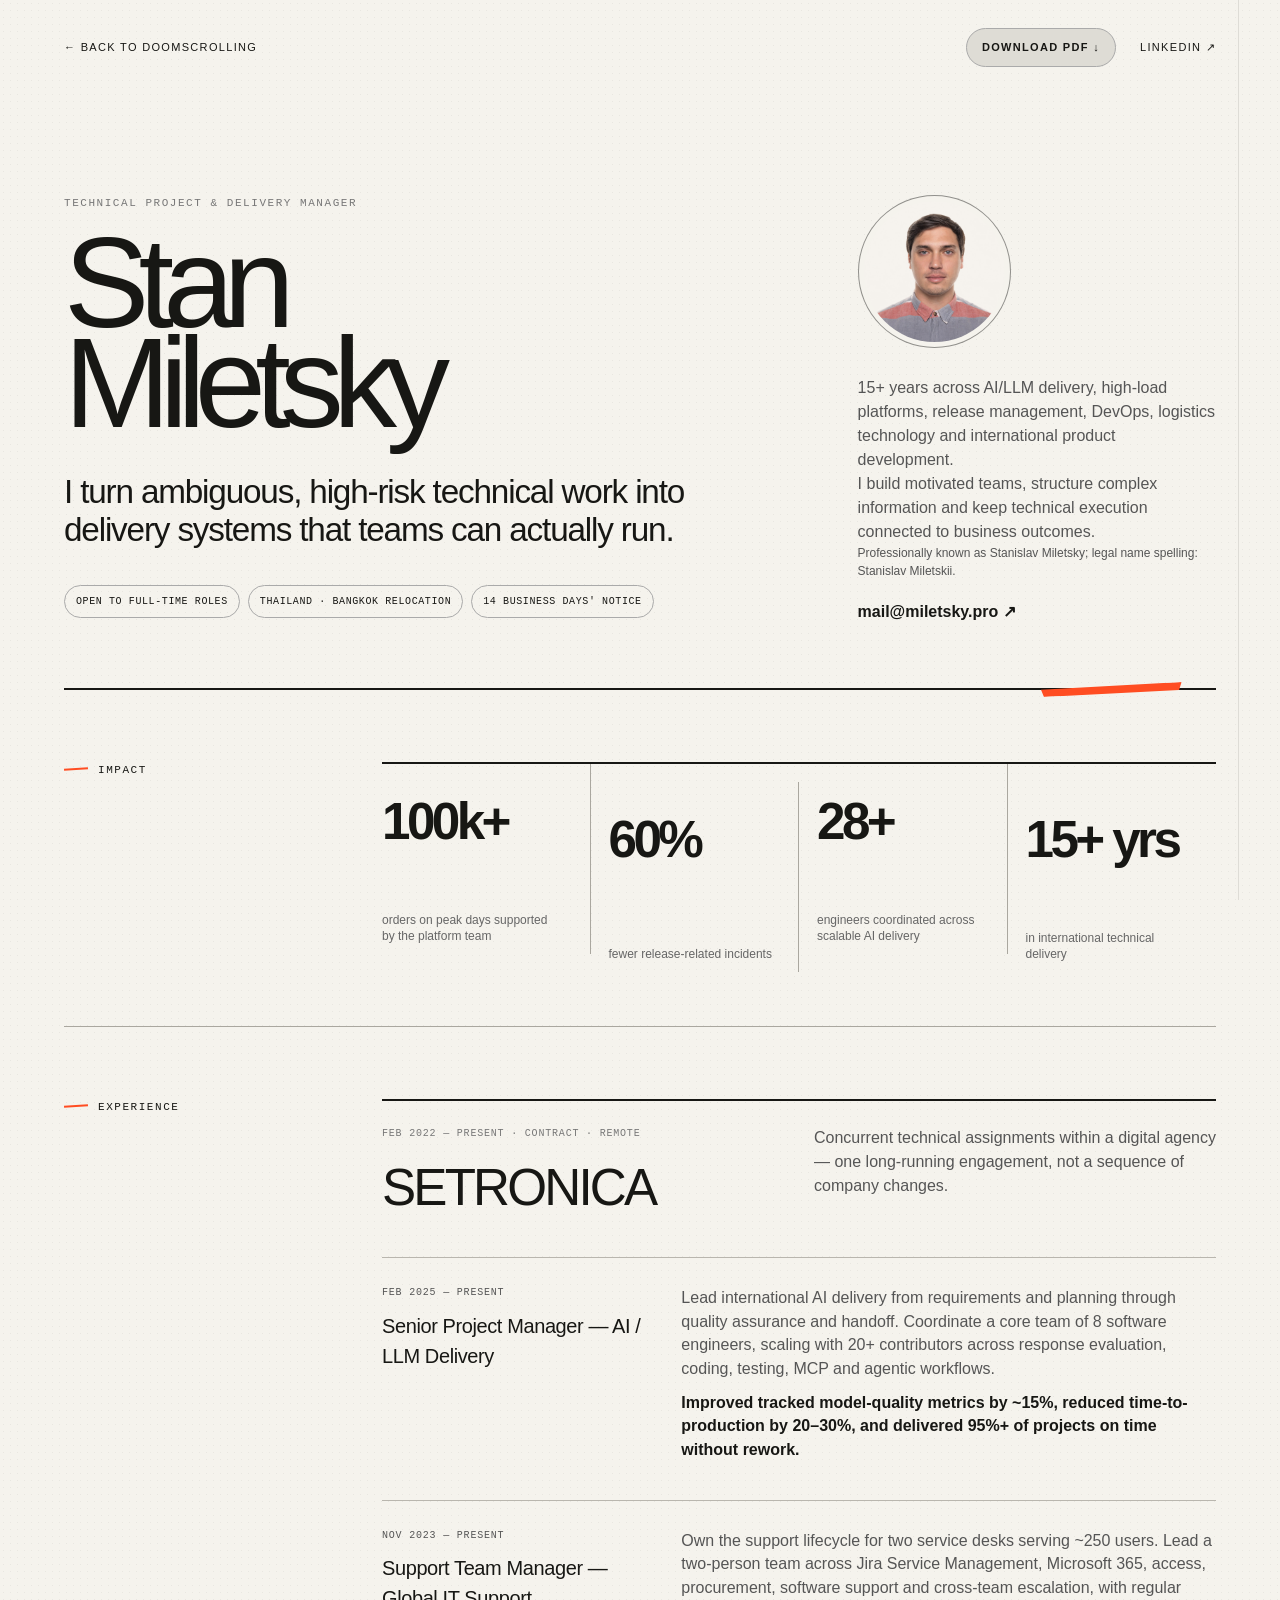
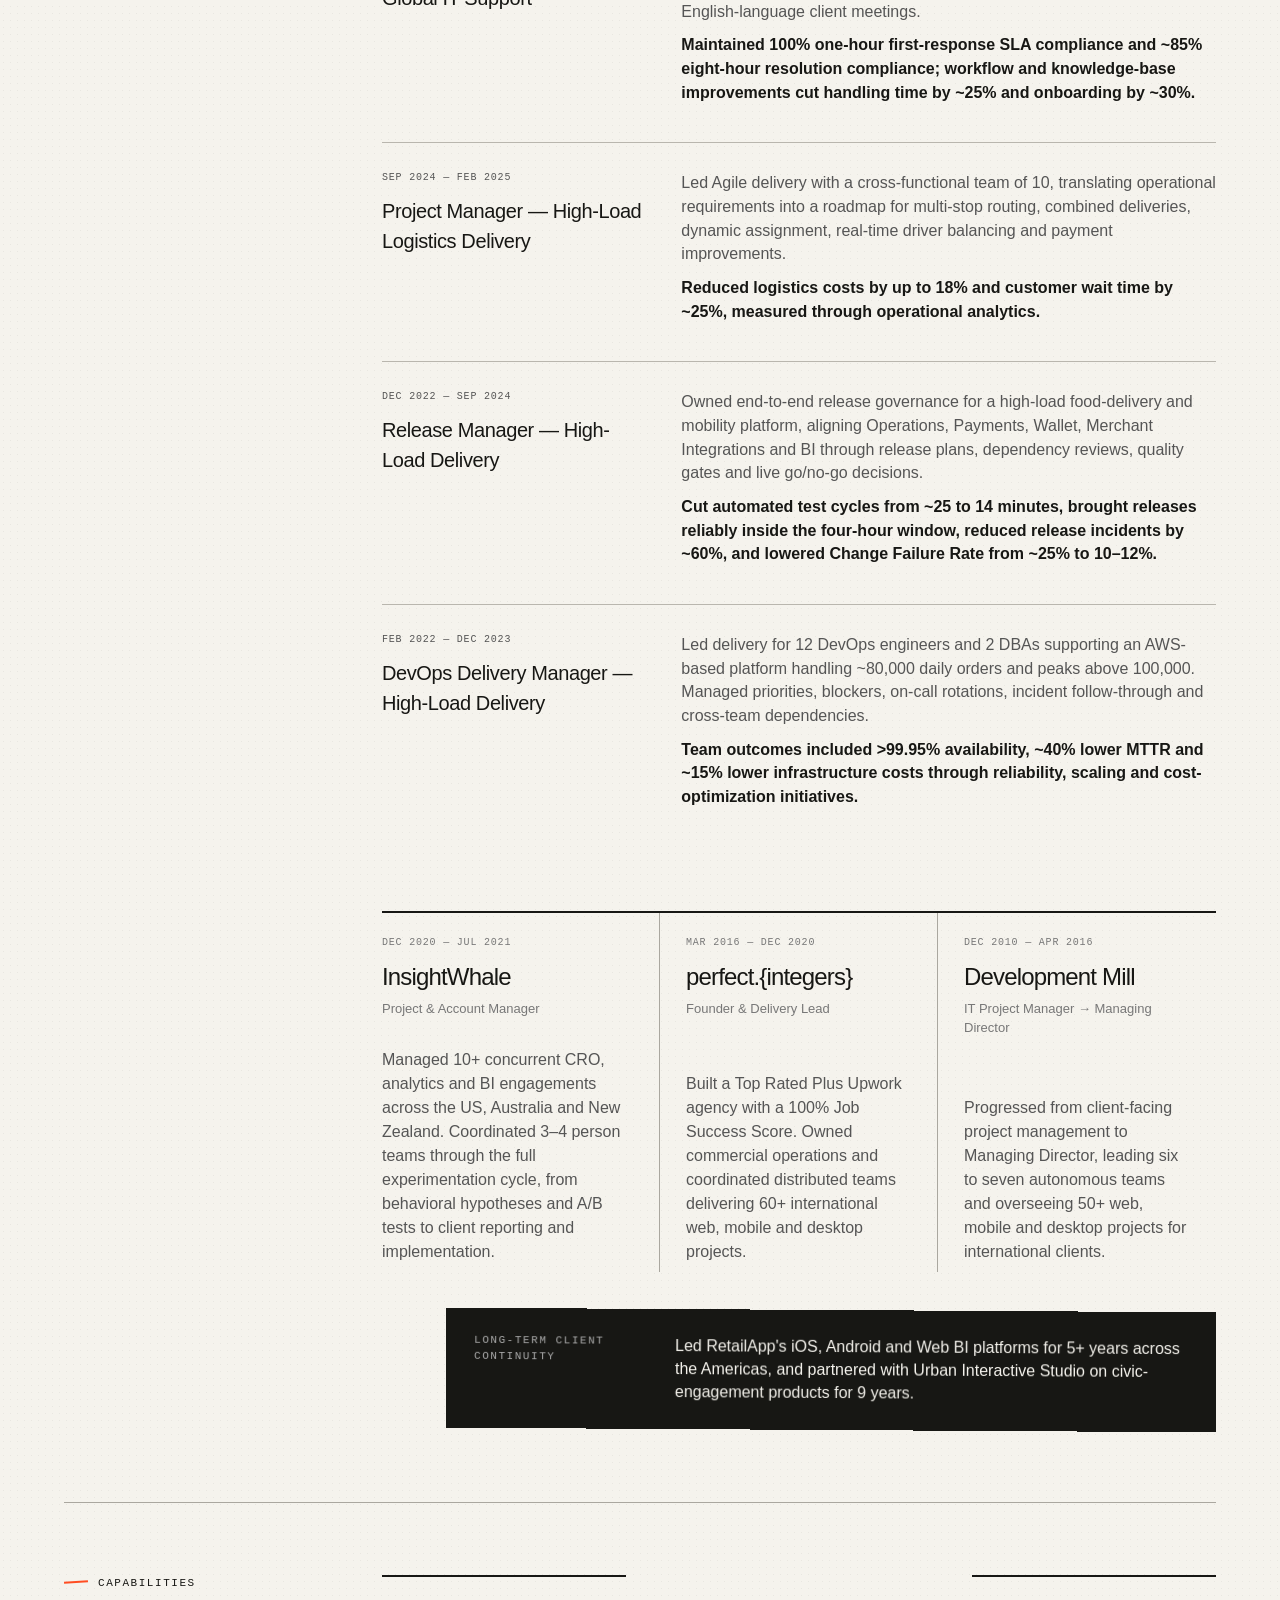
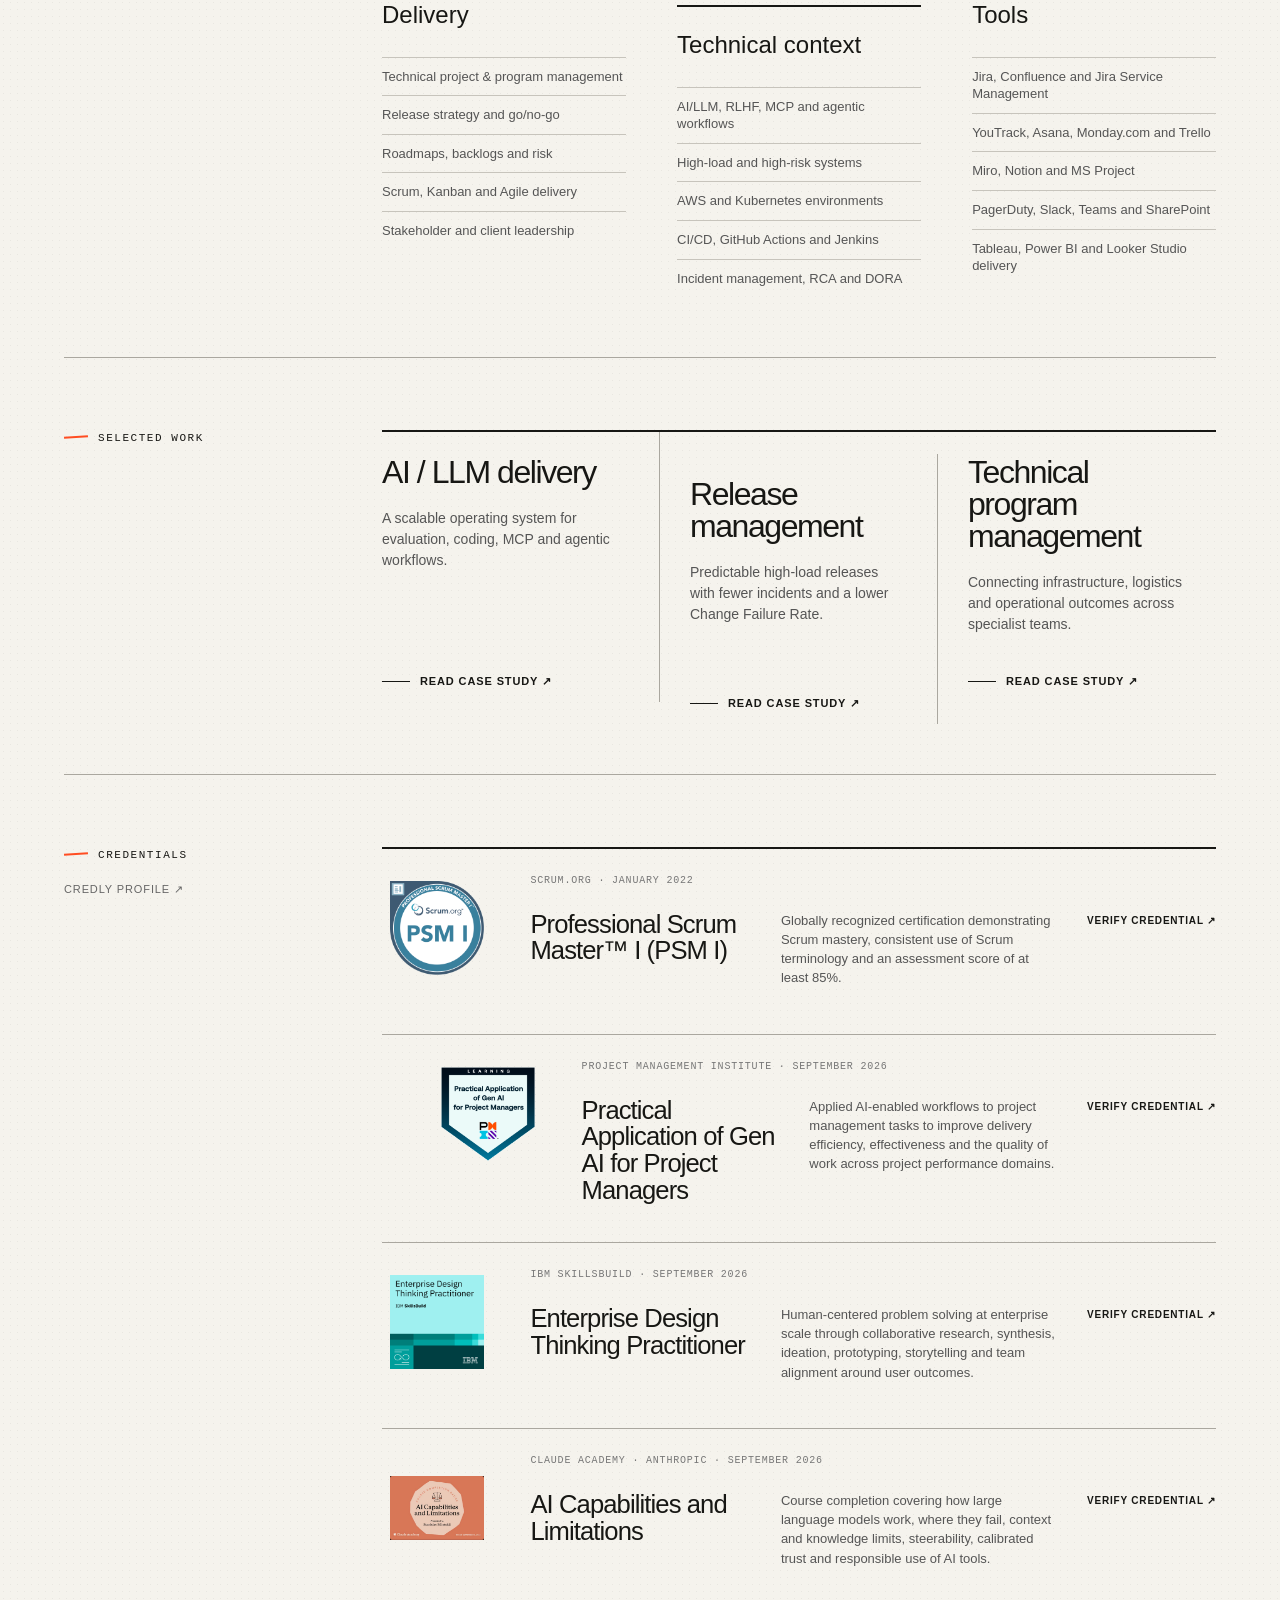
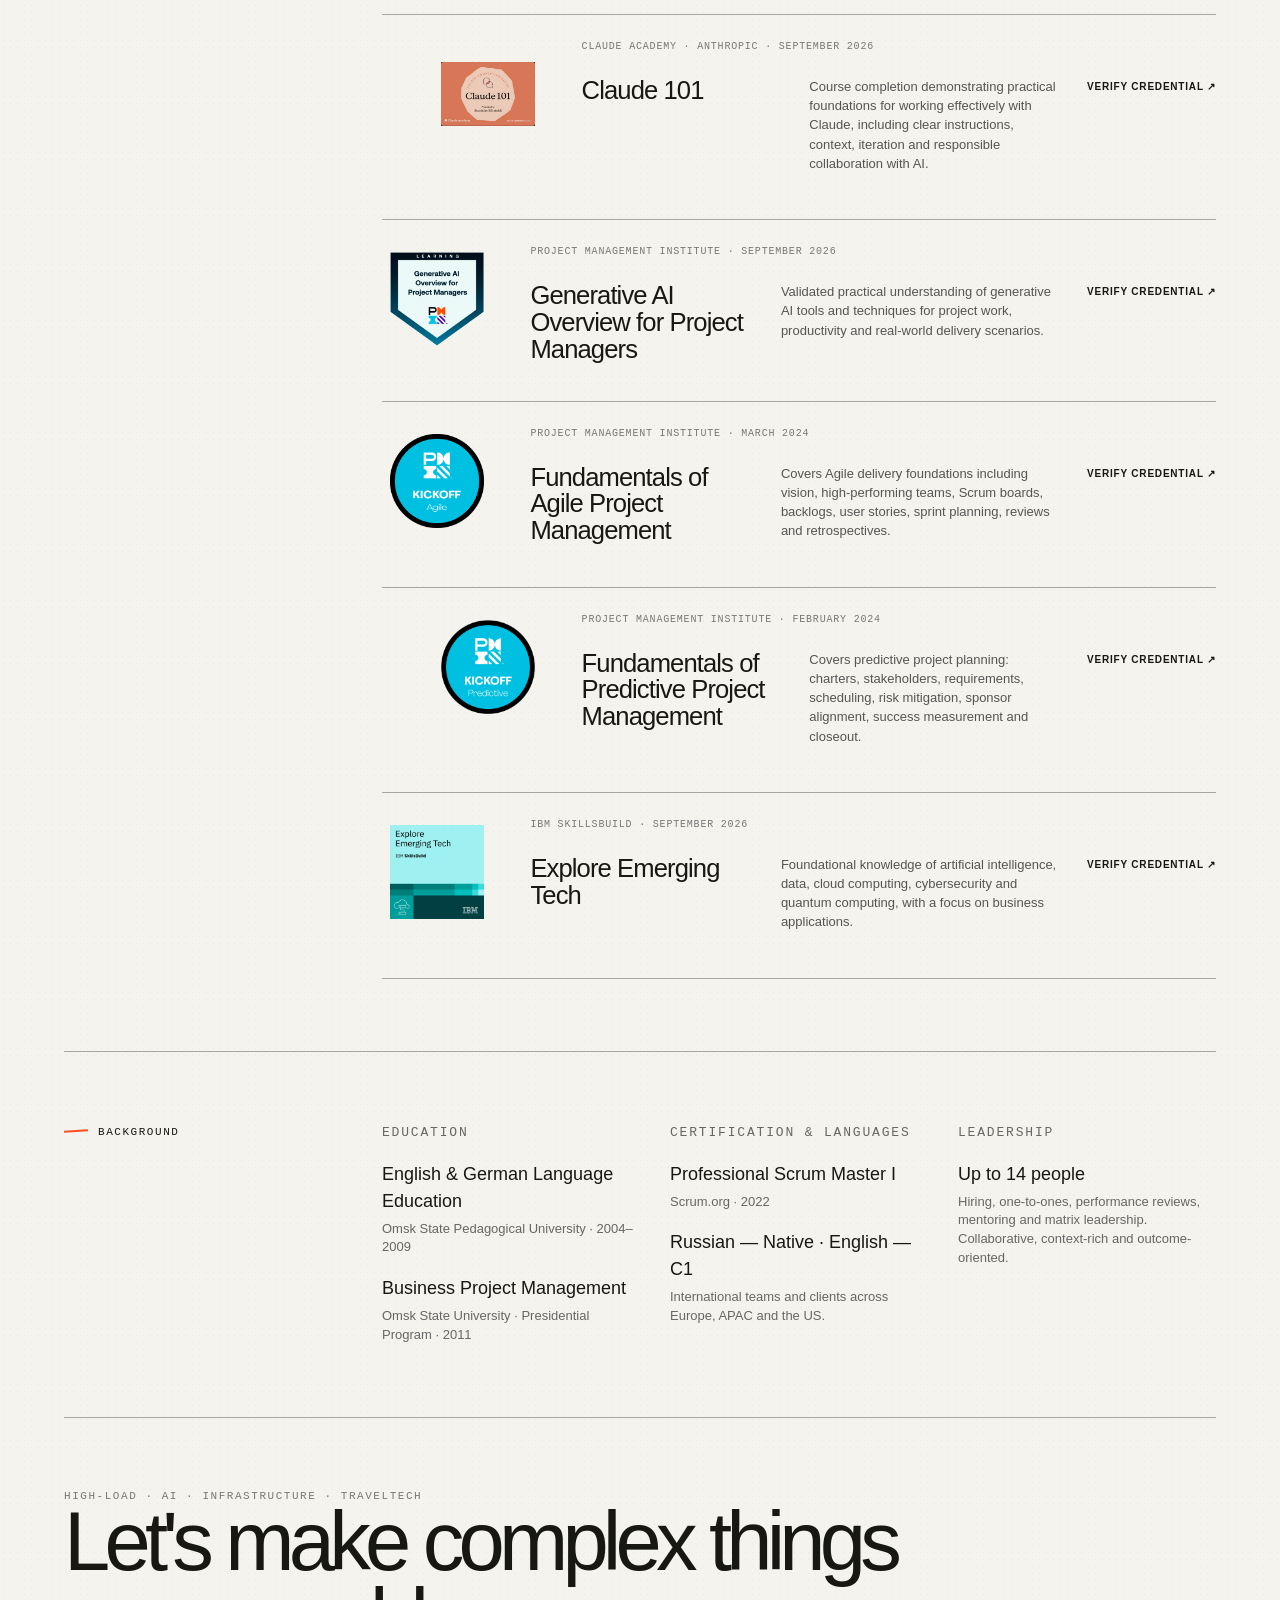
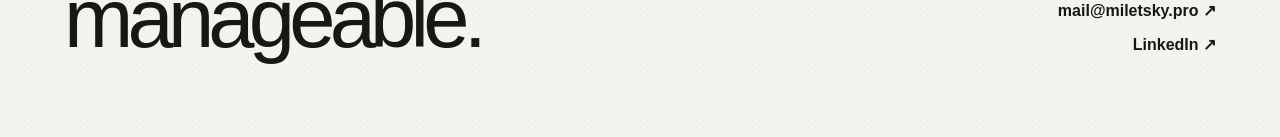
==== commit 6bf90f5d: "Publish revised CV experience" ====
--- a/cv/index.html
+++ b/cv/index.html
@@ -1,2 +1,2 @@
 <!DOCTYPE html><html lang="en"><head><meta charSet="utf-8"/><meta name="viewport" content="width=device-width, initial-scale=1"/><link rel="preload" href="/stan-miletsky-profile.jpg" as="image"/><link rel="stylesheet" href="/assets/index-O8jxkI5-.css" data-rsc-css-href="/assets/index-O8jxkI5-.css" data-precedence="vite-rsc/importer-resources"/><link rel="modulepreload" href="/assets/layout-segment-context-BuYWSMVm.js" crossorigin=""/><link rel="modulepreload" href="/assets/rolldown-runtime-S-ySWqyJ.js" crossorigin=""/><link rel="modulepreload" href="/assets/index-Bj4hQyW4.js" crossorigin=""/><link rel="modulepreload" href="/assets/framework-DjPHiq1u.js" crossorigin=""/><link rel="modulepreload" href="/assets/link-BM6Sqk0o.js" crossorigin=""/><title>Technical Project &amp; Delivery Manager CV | Stanislav Miletsky</title><meta name="description" content="Stanislav Miletsky (Stanislav Miletskii) is a Technical Project, Program and Delivery Manager in Thailand with 15+ years across AI/LLM, high-load platforms, releases, DevOps and international teams."/><meta name="keywords" content="Stanislav Miletsky,Stanislav Miletskii,Technical Project Manager,Technical Program Manager,Delivery Manager,Release Manager,AI Project Manager,DevOps Delivery Manager,Bangkok Project Manager,APAC Project Manager"/><meta name="robots" content="index, follow"/><meta property="og:title" content="Stanislav Miletsky — Technical Project &amp; Delivery Manager CV"/><meta property="og:description" content="15+ years leading international technical delivery across AI/LLM, high-load platforms, release management and DevOps."/><meta property="og:url" content="https://miletsky.pro/cv/"/><meta property="og:type" content="profile"/><meta property="og:image" content="https://miletsky.pro/og.png"/><meta property="og:image:width" content="1200"/><meta property="og:image:height" content="630"/><meta name="twitter:card" content="summary_large_image"/><meta name="twitter:title" content="Stanislav Miletsky — Technical Project &amp; Delivery Manager CV"/><meta name="twitter:description" content="15+ years leading international technical delivery across AI/LLM, high-load platforms, release management and DevOps."/><meta name="twitter:image" content="https://miletsky.pro/og.png"/><link rel="shortcut icon" href="https://miletsky.pro/favicon.svg"/><link rel="icon" href="https://miletsky.pro/favicon.svg"/><link rel="canonical" href="https://miletsky.pro/cv"/><script>self.__VINEXT_RSC_PARAMS__={}</script><script>self.__VINEXT_RSC_NAV__={"pathname":"/cv/","searchParams":[]}</script><link rel="modulepreload" href="/assets/index-Bj4hQyW4.js" />
-</head><body><main class="cv-page"><script type="application/ld+json">{"@context":"https://schema.org","@type":"ProfilePage","@id":"https://miletsky.pro/cv/#profile","url":"https://miletsky.pro/cv/","name":"Stanislav Miletsky — Technical Project & Delivery Manager CV","dateModified":"2026-09-16","mainEntity":{"@type":"Person","@id":"https://miletsky.pro/#person","name":"Stanislav Miletsky","alternateName":["Stanislav Miletskii","Stan Miletsky"],"image":"https://miletsky.pro/stan-miletsky-profile.jpg","email":"mailto:mail@miletsky.pro","url":"https://miletsky.pro/cv/","sameAs":["https://www.linkedin.com/in/stanmil/","https://www.credly.com/users/stanislav-miletsky"],"jobTitle":"Technical Project & Delivery Manager","address":{"@type":"PostalAddress","addressLocality":"Chon Buri","addressCountry":"Thailand"},"knowsLanguage":["Russian","English"],"knowsAbout":["Technical Project Management","Technical Program Management","Delivery Management","Release Management","AI and LLM Delivery","DevOps and Infrastructure Delivery","High-load Systems"],"alumniOf":[{"@type":"CollegeOrUniversity","name":"Omsk State University"},{"@type":"CollegeOrUniversity","name":"Omsk State Pedagogical University"}],"hasCredential":[{"@type":"EducationalOccupationalCredential","name":"Professional Scrum Master I (PSM I)","credentialCategory":"Professional certification","recognizedBy":{"@type":"Organization","name":"Scrum.org"},"url":"https://www.credly.com/badges/a0fc3e3c-68bb-4d0c-bc0d-726705d90cc6","dateCreated":"2022-01-26"},{"@type":"EducationalOccupationalCredential","name":"Practical Application of Gen AI for Project Managers","credentialCategory":"Professional learning credential","recognizedBy":{"@type":"Organization","name":"Project Management Institute"},"url":"https://www.credly.com/badges/e0bd4fc8-cd81-4581-bfdd-e3b14ae24869","dateCreated":"2026-09-15"},{"@type":"EducationalOccupationalCredential","name":"Enterprise Design Thinking Practitioner","credentialCategory":"Professional learning credential","recognizedBy":{"@type":"Organization","name":"IBM SkillsBuild"},"url":"https://www.credly.com/badges/4ebd43db-fd92-41e1-b6d8-2ffdba0500ce","dateCreated":"2026-09-16"},{"@type":"EducationalOccupationalCredential","name":"AI Capabilities and Limitations","credentialCategory":"Course completion badge","recognizedBy":{"@type":"Organization","name":"Claude Academy"},"url":"https://academy.claude.com/verify/d0a5a14d595865e5c97a762849b47c07","dateCreated":"2026-09-08"},{"@type":"EducationalOccupationalCredential","name":"Claude 101","credentialCategory":"Course completion badge","recognizedBy":{"@type":"Organization","name":"Claude Academy"},"url":"https://academy.claude.com/verify/07c1b16a4895f0e2f672e01878ec1b6f","dateCreated":"2026-09-08"}]}}</script><nav class="cv-nav" aria-label="CV navigation"><a href="/">← Back to doomscrolling</a><div class="cv-nav-links"><a class="cv-download" href="/Stanislav_Miletsky_CV.pdf" download="">Download PDF ↓</a><a href="https://www.linkedin.com/in/stanmil/" target="_blank" rel="noreferrer">LinkedIn ↗</a></div></nav><section class="cv-hero"><div><p class="cv-kicker">Technical Project &amp; Delivery Manager</p><h1>Stan<br/>Miletsky</h1><p class="cv-title">I turn ambiguous, high-risk technical work into delivery systems that teams can actually run.</p><div class="cv-status" aria-label="Availability"><span>Open to full-time roles</span><span>Thailand · Bangkok relocation</span><span>14 business days&#x27; notice</span></div></div><aside class="cv-aside"><img class="cv-photo" src="/stan-miletsky-profile.jpg" alt="Stanislav Miletsky" width="800" height="800"/><p>15+ years across AI/LLM delivery, high-load platforms, release management, DevOps, logistics technology and international product development.</p><p>I build motivated teams, structure complex information and keep technical execution connected to business outcomes.</p><p class="cv-identity">Professionally known as Stanislav Miletsky; legal name spelling: Stanislav Miletskii.</p><a href="mailto:mail@miletsky.pro">mail@miletsky.pro ↗</a></aside></section><section class="cv-section"><h2>Impact</h2><div class="cv-copy impact-grid"><article class="impact-card"><strong>100k+</strong><span>orders on peak days supported by the platform team</span></article><article class="impact-card"><strong>60%</strong><span>fewer release-related incidents</span></article><article class="impact-card"><strong>28+</strong><span>engineers coordinated across scalable AI delivery</span></article><article class="impact-card"><strong>15+ yrs</strong><span>in international technical delivery</span></article></div></section><section class="cv-section"><h2>Experience</h2><div class="cv-copy"><article class="company"><header class="company-header"><div><p class="date">Feb 2022 — present · contract · remote</p><h3>SETRONICA</h3></div><p>Concurrent technical assignments within a digital agency — one long-running engagement, not a sequence of company changes.</p></header><div class="assignments"><article class="assignment"><div><p class="date">Feb 2025 — present</p><h4>AI / LLM Project Manager</h4></div><div><p>Manage international RLHF and LLM-optimization delivery with a core team of 8 software engineers, scaling with 20+ contributors for larger batches. Coordinate dataset production across response evaluation, coding, testing, MCP and agentic workflows.</p><p class="assignment-result">Improved tracked model-quality metrics by ~15%, reduced time-to-production by 20–30%, and delivered 95%+ of projects on time without rework.</p></div></article><article class="assignment"><div><p class="date">Dec 2022 — Sep 2024</p><h4>Release Manager</h4></div><div><p>Owned production releases three times per week for a high-load Saudi food-delivery and mobility platform. Aligned Operations, Payments, Wallet, Merchant Integrations and BI through a cross-team calendar, dependency review and live go/no-go decisions.</p><p class="assignment-result">Cut automated test cycles from ~25 to 14 minutes, brought releases reliably inside the four-hour window, reduced release incidents by ~60%, and lowered Change Failure Rate from ~25% to 10–12%.</p></div></article><article class="assignment"><div><p class="date">Sep 2024 — Feb 2025</p><h4>IT Project Manager — Logistics</h4></div><div><p>Led a cross-functional team of 10 and owned Scrum delivery for multi-stop routing, combined deliveries, dynamic assignment, driver balancing, balance withdrawals and payment-gateway improvements.</p><p class="assignment-result">Reduced logistics costs by up to 18% and customer wait time by ~25%, measured through operational analytics.</p></div></article><article class="assignment"><div><p class="date">Feb 2022 — Dec 2023</p><h4>DevOps Delivery Manager</h4></div><div><p>Coordinated 12 DevOps engineers and 2 DBAs supporting an AWS-based platform handling ~80,000 daily orders and peaks above 100,000. Managed backlog, blockers, PagerDuty rotations, RCA follow-through and cross-team delivery.</p><p class="assignment-result">Helped the team sustain &gt;99.95% availability, reduce MTTR by ~40%, and lower infrastructure costs by ~15% through collaborative reliability and scaling initiatives.</p></div></article><article class="assignment"><div><p class="date">Nov 2023 — present</p><h4>Support Team Manager</h4></div><div><p>Manage two service desks supporting ~250 users across ThinkWell and SETRONICA, covering Jira Service Management, Microsoft 365, access, procurement, software support and cross-team escalation.</p><p class="assignment-result">Maintained 100% one-hour first-response SLA compliance and ~85% eight-hour resolution compliance; documentation improvements cut handling time by ~25% and onboarding by ~30%.</p></div></article></div></article><div class="career-grid"><article class="career-card"><p class="date">Dec 2020 — Jul 2021</p><h3>InsightWhale</h3><h4>Project &amp; Account Manager</h4><p>Managed 10+ concurrent CRO and analytics engagements across the US, Australia and New Zealand. Led behavioral hypotheses, A/B tests, client reporting and implementation of winning variants with 3–4 person delivery teams.</p></article><article class="career-card"><p class="date">Mar 2016 — Dec 2020</p><h3>perfect.{integers}</h3><h4>Founder &amp; Delivery Lead</h4><p>Built a Top Rated Plus Upwork agency with a 100% Job Success Score. Managed commercial operations, distributed web, mobile and desktop delivery, and 60+ international projects.</p></article><article class="career-card"><p class="date">Dec 2010 — Apr 2016</p><h3>Development Mill</h3><h4>IT Project Manager → Managing Director</h4><p>Progressed from client-facing project delivery to leading six to seven autonomous development teams. Oversaw 50+ web, mobile and desktop projects for international customers.</p></article></div><aside class="continuity-note"><p class="cv-kicker">Long-term client continuity</p><p>Led RetailApp&#x27;s iOS, Android and Web BI platforms for 5+ years across the Americas, and partnered with Urban Interactive Studio on civic-engagement products for 9 years.</p></aside></div></section><section class="cv-section"><h2>Capabilities</h2><div class="cv-copy capability-groups"><article><h3>Delivery</h3><ul><li>Technical project &amp; program management</li><li>Release strategy and go/no-go</li><li>Roadmaps, backlogs and risk</li><li>Scrum, Kanban and Agile delivery</li><li>Stakeholder and client leadership</li></ul></article><article><h3>Technical context</h3><ul><li>AI/LLM, RLHF, MCP and agentic workflows</li><li>High-load and high-risk systems</li><li>AWS and Kubernetes environments</li><li>CI/CD, GitHub Actions and Jenkins</li><li>Incident management, RCA and DORA</li></ul></article><article><h3>Tools</h3><ul><li>Jira, Confluence and Jira Service Management</li><li>YouTrack, Asana, Monday.com and Trello</li><li>Miro, Notion and MS Project</li><li>PagerDuty, Slack, Teams and SharePoint</li><li>Tableau, Power BI and Looker Studio delivery</li></ul></article></div></section><section class="cv-section"><h2>Selected work</h2><div class="cv-copy case-link-grid"><a href="/work/ai-llm-delivery/" class="case-link-card"><h3>AI / LLM delivery</h3><p>A scalable operating system for evaluation, coding, MCP and agentic workflows.</p><span>Read case study ↗</span></a><a href="/work/release-management/" class="case-link-card"><h3>Release management</h3><p>Predictable high-load releases with fewer incidents and a lower Change Failure Rate.</p><span>Read case study ↗</span></a><a href="/work/technical-program-management/" class="case-link-card"><h3>Technical program management</h3><p>Connecting infrastructure, logistics and operational outcomes across specialist teams.</p><span>Read case study ↗</span></a></div></section><section class="cv-section credentials-section"><div><h2>Credentials</h2><a class="credentials-profile-link" href="https://www.credly.com/users/stanislav-miletsky" target="_blank" rel="noreferrer">Credly profile ↗</a></div><div class="cv-copy credentials-grid"><article class="credential-card"><a class="credential-image-link" href="https://www.credly.com/badges/a0fc3e3c-68bb-4d0c-bc0d-726705d90cc6" target="_blank" rel="noreferrer" aria-label="Verify Professional Scrum Master™ I (PSM I)"><img src="/credential-psm-i.png" alt="Professional Scrum Master™ I (PSM I) credential issued to Stanislav Miletsky" width="680" height="680" loading="lazy"/></a><div class="credential-copy"><p class="date">Scrum.org<!-- --> · <!-- -->January 2022</p><h3>Professional Scrum Master™ I (PSM I)</h3><p>Globally recognized certification demonstrating Scrum mastery, consistent use of Scrum terminology and an assessment score of at least 85%.</p><a href="https://www.credly.com/badges/a0fc3e3c-68bb-4d0c-bc0d-726705d90cc6" target="_blank" rel="noreferrer">Verify credential ↗</a></div></article><article class="credential-card"><a class="credential-image-link" href="https://www.credly.com/badges/e0bd4fc8-cd81-4581-bfdd-e3b14ae24869" target="_blank" rel="noreferrer" aria-label="Verify Practical Application of Gen AI for Project Managers"><img src="/credential-pmi-genai-practical.png" alt="Practical Application of Gen AI for Project Managers credential issued to Stanislav Miletsky" width="680" height="680" loading="lazy"/></a><div class="credential-copy"><p class="date">Project Management Institute<!-- --> · <!-- -->September 2026</p><h3>Practical Application of Gen AI for Project Managers</h3><p>Applied AI-enabled workflows to project management tasks to improve delivery efficiency, effectiveness and the quality of work across project performance domains.</p><a href="https://www.credly.com/badges/e0bd4fc8-cd81-4581-bfdd-e3b14ae24869" target="_blank" rel="noreferrer">Verify credential ↗</a></div></article><article class="credential-card"><a class="credential-image-link" href="https://www.credly.com/badges/4ebd43db-fd92-41e1-b6d8-2ffdba0500ce" target="_blank" rel="noreferrer" aria-label="Verify Enterprise Design Thinking Practitioner"><img src="/credential-ibm-design-thinking.png" alt="Enterprise Design Thinking Practitioner credential issued to Stanislav Miletsky" width="680" height="680" loading="lazy"/></a><div class="credential-copy"><p class="date">IBM SkillsBuild<!-- --> · <!-- -->September 2026</p><h3>Enterprise Design Thinking Practitioner</h3><p>Human-centered problem solving at enterprise scale through collaborative research, synthesis, ideation, prototyping, storytelling and team alignment around user outcomes.</p><a href="https://www.credly.com/badges/4ebd43db-fd92-41e1-b6d8-2ffdba0500ce" target="_blank" rel="noreferrer">Verify credential ↗</a></div></article><article class="credential-card"><a class="credential-image-link" href="https://academy.claude.com/verify/d0a5a14d595865e5c97a762849b47c07" target="_blank" rel="noreferrer" aria-label="Verify AI Capabilities and Limitations"><img src="/credential-claude-ai-capabilities.png" alt="AI Capabilities and Limitations credential issued to Stanislav Miletsky" width="680" height="680" loading="lazy"/></a><div class="credential-copy"><p class="date">Claude Academy · Anthropic<!-- --> · <!-- -->September 2026</p><h3>AI Capabilities and Limitations</h3><p>Course completion covering how large language models work, where they fail, context and knowledge limits, steerability, calibrated trust and responsible use of AI tools.</p><a href="https://academy.claude.com/verify/d0a5a14d595865e5c97a762849b47c07" target="_blank" rel="noreferrer">Verify credential ↗</a></div></article><article class="credential-card"><a class="credential-image-link" href="https://academy.claude.com/verify/07c1b16a4895f0e2f672e01878ec1b6f" target="_blank" rel="noreferrer" aria-label="Verify Claude 101"><img src="/credential-claude-101.png" alt="Claude 101 credential issued to Stanislav Miletsky" width="680" height="680" loading="lazy"/></a><div class="credential-copy"><p class="date">Claude Academy · Anthropic<!-- --> · <!-- -->September 2026</p><h3>Claude 101</h3><p>Course completion demonstrating practical foundations for working effectively with Claude, including clear instructions, context, iteration and responsible collaboration with AI.</p><a href="https://academy.claude.com/verify/07c1b16a4895f0e2f672e01878ec1b6f" target="_blank" rel="noreferrer">Verify credential ↗</a></div></article><article class="credential-card"><a class="credential-image-link" href="https://www.credly.com/badges/0303e11d-358e-4431-b17d-0251e0e4a5b4" target="_blank" rel="noreferrer" aria-label="Verify Generative AI Overview for Project Managers"><img src="/credential-pmi-genai-overview.png" alt="Generative AI Overview for Project Managers credential issued to Stanislav Miletsky" width="680" height="680" loading="lazy"/></a><div class="credential-copy"><p class="date">Project Management Institute<!-- --> · <!-- -->September 2026</p><h3>Generative AI Overview for Project Managers</h3><p>Validated practical understanding of generative AI tools and techniques for project work, productivity and real-world delivery scenarios.</p><a href="https://www.credly.com/badges/0303e11d-358e-4431-b17d-0251e0e4a5b4" target="_blank" rel="noreferrer">Verify credential ↗</a></div></article><article class="credential-card"><a class="credential-image-link" href="https://www.credly.com/badges/10b1281d-3c7a-4211-bd5c-d48ad3435611" target="_blank" rel="noreferrer" aria-label="Verify Fundamentals of Agile Project Management"><img src="/credential-pmi-agile.png" alt="Fundamentals of Agile Project Management credential issued to Stanislav Miletsky" width="680" height="680" loading="lazy"/></a><div class="credential-copy"><p class="date">Project Management Institute<!-- --> · <!-- -->March 2024</p><h3>Fundamentals of Agile Project Management</h3><p>Covers Agile delivery foundations including vision, high-performing teams, Scrum boards, backlogs, user stories, sprint planning, reviews and retrospectives.</p><a href="https://www.credly.com/badges/10b1281d-3c7a-4211-bd5c-d48ad3435611" target="_blank" rel="noreferrer">Verify credential ↗</a></div></article><article class="credential-card"><a class="credential-image-link" href="https://www.credly.com/badges/9c76c61e-c1ef-4940-b830-1d32e4dbc76a" target="_blank" rel="noreferrer" aria-label="Verify Fundamentals of Predictive Project Management"><img src="/credential-pmi-predictive.png" alt="Fundamentals of Predictive Project Management credential issued to Stanislav Miletsky" width="680" height="680" loading="lazy"/></a><div class="credential-copy"><p class="date">Project Management Institute<!-- --> · <!-- -->February 2024</p><h3>Fundamentals of Predictive Project Management</h3><p>Covers predictive project planning: charters, stakeholders, requirements, scheduling, risk mitigation, sponsor alignment, success measurement and closeout.</p><a href="https://www.credly.com/badges/9c76c61e-c1ef-4940-b830-1d32e4dbc76a" target="_blank" rel="noreferrer">Verify credential ↗</a></div></article><article class="credential-card"><a class="credential-image-link" href="https://www.credly.com/badges/023776d1-91f6-4e4d-ac24-97b21ce51a99" target="_blank" rel="noreferrer" aria-label="Verify Explore Emerging Tech"><img src="/credential-ibm-emerging-tech.png" alt="Explore Emerging Tech credential issued to Stanislav Miletsky" width="680" height="680" loading="lazy"/></a><div class="credential-copy"><p class="date">IBM SkillsBuild<!-- --> · <!-- -->September 2026</p><h3>Explore Emerging Tech</h3><p>Foundational knowledge of artificial intelligence, data, cloud computing, cybersecurity and quantum computing, with a focus on business applications.</p><a href="https://www.credly.com/badges/023776d1-91f6-4e4d-ac24-97b21ce51a99" target="_blank" rel="noreferrer">Verify credential ↗</a></div></article></div></section><section class="cv-section"><h2>Background</h2><div class="cv-copy cv-meta-grid"><article><p class="cv-kicker">Education</p><h3>English &amp; German Language Education</h3><p>Omsk State Pedagogical University · 2004–2009</p><h3>Business Project Management</h3><p>Omsk State University · Presidential Program · 2011</p></article><article><p class="cv-kicker">Certification &amp; languages</p><h3>Professional Scrum Master I</h3><p>Scrum.org · 2022</p><h3>Russian — Native · English — C1</h3><p>International teams and clients across Europe, APAC and the US.</p></article><article><p class="cv-kicker">Leadership</p><h3>Up to 14 people</h3><p>Hiring, one-to-ones, performance reviews, mentoring and matrix leadership. Collaborative, context-rich and outcome-oriented.</p></article></div></section><footer class="cv-footer"><div><p class="cv-kicker">High-load · AI · Infrastructure · TravelTech</p><h2>Let&#x27;s make complex things manageable.</h2></div><div class="cv-footer-links"><a href="mailto:mail@miletsky.pro">mail@miletsky.pro ↗</a><a href="https://www.linkedin.com/in/stanmil/" target="_blank" rel="noreferrer">LinkedIn ↗</a></div></footer></main><script type="application/ld+json">{"@context":"https://schema.org","@type":"Person","@id":"https://miletsky.pro/#person","name":"Stanislav Miletsky","alternateName":["Stanislav Miletskii","Stan Miletsky"],"url":"https://miletsky.pro","sameAs":["https://www.linkedin.com/in/stanmil/"],"image":"https://miletsky.pro/stan-miletsky-profile.jpg","email":"mailto:mail@miletsky.pro","jobTitle":"Technical Project & Delivery Manager","homeLocation":{"@type":"Place","name":"Chon Buri, Thailand"},"knowsLanguage":["Russian","English"],"knowsAbout":["Technical Project Management","Technical Program Management","Delivery Management","AI Delivery","Release Management","DevOps and Infrastructure Delivery","High-load Systems"]}</script><script id="_R_">import("/assets/index-Bj4hQyW4.js")</script></body></html><script>self.__VINEXT_RSC_CHUNKS__=self.__VINEXT_RSC_CHUNKS__||[];self.__VINEXT_RSC_CHUNKS__.push("2:I[\"b843a7408a43\",[],\"Children\",1]\n3:I[\"e791668edc18\",[],\"LayoutSegmentProvider\",1]\n4:I[\"b843a7408a43\",[],\"Slot\",1]\n5:I[\"ffa4af8fdc37\",[],\"RedirectBoundary\",1]\n:HL[\"/assets/index-O8jxkI5-.css\",\"style\"]\n")</script><script>self.__VINEXT_RSC_CHUNKS__=self.__VINEXT_RSC_CHUNKS__||[];self.__VINEXT_RSC_CHUNKS__.push("0:{\"__route\":\"route:/cv/\",\"__interceptionContext\":null,\"__layoutIds\":[\"layout:/\"],\"__rootLayout\":\"/\",\"page:/cv/\":\"$L1\",\"layout:/\":[[[[\"$\",\"link\",\"css:/assets/index-O8jxkI5-.css\",{\"rel\":\"stylesheet\",\"precedence\":\"vite-rsc/importer-resources\",\"href\":\"/assets/index-O8jxkI5-.css\",\"data-rsc-css-href\":\"/assets/index-O8jxkI5-.css\"}],\"$undefined\"],[\"$\",\"html\",null,{\"lang\":\"en\",\"children\":[\"$\",\"body\",null,{\"children\":[[\"$\",\"$L2\",null,{}],[\"$\",\"script\",null,{\"type\":\"application/ld+json\",\"dangerouslySetInnerHTML\":{\"__html\":\"{\\\"@context\\\":\\\"https://schema.org\\\",\\\"@type\\\":\\\"Person\\\",\\\"@id\\\":\\\"https://miletsky.pro/#person\\\",\\\"name\\\":\\\"Stanislav Miletsky\\\",\\\"alternateName\\\":[\\\"Stanislav Miletskii\\\",\\\"Stan Miletsky\\\"],\\\"url\\\":\\\"https://miletsky.pro\\\",\\\"sameAs\\\":[\\\"https://www.linkedin.com/in/stanmil/\\\"],\\\"image\\\":\\\"https://miletsky.pro/stan-miletsky-profile.jpg\\\",\\\"email\\\":\\\"mailto:mail@miletsky.pro\\\",\\\"jobTitle\\\":\\\"Technical Project \u0026 Delivery Manager\\\",\\\"homeLocation\\\":{\\\"@type\\\":\\\"Place\\\",\\\"name\\\":\\\"Chon Buri, Thailand\\\"},\\\"knowsLanguage\\\":[\\\"Russian\\\",\\\"English\\\"],\\\"knowsAbout\\\":[\\\"Technical Project Management\\\",\\\"Technical Program Management\\\",\\\"Delivery Management\\\",\\\"AI Delivery\\\",\\\"Release Management\\\",\\\"DevOps and Infrastructure Delivery\\\",\\\"High-load Systems\\\"]}\"}}]]}]}]],null],\"route:/cv/\":[[[\"$\",\"meta\",null,{\"charSet\":\"utf-8\"}],[[\"$\",\"title\",\"0\",{\"children\":\"Technical Project \u0026 Delivery Manager CV | Stanislav Miletsky\"}],[\"$\",\"meta\",\"1\",{\"name\":\"description\",\"content\":\"Stanislav Miletsky (Stanislav Miletskii) is a Technical Project, Program and Delivery Manager in Thailand with 15+ years across AI/LLM, high-load platforms, releases, DevOps and international teams.\"}],[\"$\",\"meta\",\"2\",{\"name\":\"keywords\",\"content\":\"Stanislav Miletsky,Stanislav Miletskii,Technical Project Manager,Technical Program Manager,Delivery Manager,Release Manager,AI Project Manager,DevOps Delivery Manager,Bangkok Project Manager,APAC Project Manager\"}],[\"$\",\"meta\",\"3\",{\"name\":\"robots\",\"content\":\"index, follow\"}],[\"$\",\"meta\",\"4\",{\"property\":\"og:title\",\"content\":\"Stanislav Miletsky — Technical Project \u0026 Delivery Manager CV\"}],[\"$\",\"meta\",\"5\",{\"property\":\"og:description\",\"content\":\"15+ years leading international technical delivery across AI/LLM, high-load platforms, release management and DevOps.\"}],[\"$\",\"meta\",\"6\",{\"property\":\"og:url\",\"content\":\"https://miletsky.pro/cv/\"}],[\"$\",\"meta\",\"7\",{\"property\":\"og:type\",\"content\":\"profile\"}],[\"$\",\"meta\",\"8\",{\"property\":\"og:image\",\"content\":\"https://miletsky.pro/og.png\"}],[\"$\",\"meta\",\"9\",{\"property\":\"og:image:width\",\"content\":\"1200\"}],[\"$\",\"meta\",\"10\",{\"property\":\"og:image:height\",\"content\":\"630\"}],[\"$\",\"meta\",\"11\",{\"name\":\"twitter:card\",\"content\":\"summary_large_image\"}],[\"$\",\"meta\",\"12\",{\"name\":\"twitter:title\",\"content\":\"Stanislav Miletsky — Technical Project \u0026 Delivery Manager CV\"}],[\"$\",\"meta\",\"13\",{\"name\":\"twitter:description\",\"content\":\"15+ years leading international technical delivery across AI/LLM, high-load platforms, release management and DevOps.\"}],[\"$\",\"meta\",\"14\",{\"name\":\"twitter:image\",\"content\":\"https://miletsky.pro/og.png\"}],[\"$\",\"link\",\"15\",{\"rel\":\"shortcut icon\",\"href\":\"https://miletsky.pro/favicon.svg\"}],[\"$\",\"link\",\"16\",{\"rel\":\"icon\",\"href\":\"https://miletsky.pro/favicon.svg\"}],[\"$\",\"link\",\"17\",{\"rel\":\"canonical\",\"href\":\"https://miletsky.pro/cv\"}]],[[\"$\",\"meta\",\"0\",{\"name\":\"viewport\",\"content\":\"width=device-width, initial-scale=1\"}]]],[\"$\",\"$L3\",null,{\"segmentMap\":{\"children\":[\"cv\"]},\"children\":[\"$\",\"$L4\",null,{\"id\":\"layout:/\",\"parallelSlots\":\"$undefined\",\"children\":[\"$\",\"$L5\",null,{\"children\":[\"$\",\"$L3\",null,{\"segmentMap\":{\"children\":[]},\"children\":[\"$\",\"$L4\",null,{\"id\":\"page:/cv/\"}]}]}]}]}]],\"__layoutFlags\":{\"layout:/\":\"s\"},\"__artifactCompatibility\":{\"schemaVersion\":1,\"graphVersion\":\"app-route-graph:rjossn1upfohg\",\"deploymentVersion\":\"b80e0af8-e7c9-42a8-afca-2033b1c4a51b\",\"appElementsSchemaVersion\":1,\"rscPayloadSchemaVersion\":1,\"rootBoundaryId\":\"/\",\"renderEpoch\":null}}\n")</script><script>self.__VINEXT_RSC_CHUNKS__=self.__VINEXT_RSC_CHUNKS__||[];self.__VINEXT_RSC_CHUNKS__.push("7:I[\"c2747888630f\",[],\"default\",1]\n")</script><script>self.__VINEXT_RSC_CHUNKS__=self.__VINEXT_RSC_CHUNKS__||[];self.__VINEXT_RSC_CHUNKS__.push("6:Ta8c,{\"@context\":\"https://schema.org\",\"@type\":\"ProfilePage\",\"@id\":\"https://miletsky.pro/cv/#profile\",\"url\":\"https://miletsky.pro/cv/\",\"name\":\"Stanislav Miletsky — Technical Project \u0026 Delivery Manager CV\",\"dateModified\":\"2026-09-16\",\"mainEntity\":{\"@type\":\"Person\",\"@id\":\"https://miletsky.pro/#person\",\"name\":\"Stanislav Miletsky\",\"alternateName\":[\"Stanislav Miletskii\",\"Stan Miletsky\"],\"image\":\"https://miletsky.pro/stan-miletsky-profile.jpg\",\"email\":\"mailto:mail@miletsky.pro\",\"url\":\"https://miletsky.pro/cv/\",\"sameAs\":[\"https://www.linkedin.com/in/stanmil/\",\"https://www.credly.com/users/stanislav-miletsky\"],\"jobTitle\":\"Technical Project \u0026 Delivery Manager\",\"address\":{\"@type\":\"PostalAddress\",\"addressLocality\":\"Chon Buri\",\"addressCountry\":\"Thailand\"},\"knowsLanguage\":[\"Russian\",\"English\"],\"knowsAbout\":[\"Technical Project Management\",\"Technical Program Management\",\"Delivery Management\",\"Release Management\",\"AI and LLM Delivery\",\"DevOps and Infrastructure Delivery\",\"High-load Systems\"],\"alumniOf\":[{\"@type\":\"CollegeOrUniversity\",\"name\":\"Omsk State University\"},{\"@type\":\"CollegeOrUniversity\",\"name\":\"Omsk State Pedagogical University\"}],\"hasCredential\":[{\"@type\":\"EducationalOccupationalCredential\",\"name\":\"Professional Scrum Master I (PSM I)\",\"credentialCategory\":\"Professional certification\",\"recognizedBy\":{\"@type\":\"Organization\",\"name\":\"Scrum.org\"},\"url\":\"https://www.credly.com/badges/a0fc3e3c-68bb-4d0c-bc0d-726705d90cc6\",\"dateCreated\":\"2022-01-26\"},{\"@type\":\"EducationalOccupationalCredential\",\"name\":\"Practical Application of Gen AI for Project Managers\",\"credentialCategory\":\"Professional learning credential\",\"recognizedBy\":{\"@type\":\"Organization\",\"name\":\"Project Management Institute\"},\"url\":\"https://www.credly.com/badges/e0bd4fc8-cd81-4581-bfdd-e3b14ae24869\",\"dateCreated\":\"2026-09-15\"},{\"@type\":\"EducationalOccupationalCredential\",\"name\":\"Enterprise Design Thinking Practitioner\",\"credentialCategory\":\"Professional learning credential\",\"recognizedBy\":{\"@type\":\"Organization\",\"name\":\"IBM SkillsBuild\"},\"url\":\"https://www.credly.com/badges/4ebd43db-fd92-41e1-b6d8-2ffdba0500ce\",\"dateCreated\":\"2026-09-16\"},{\"@type\":\"EducationalOccupationalCredential\",\"name\":\"AI Capabilities and Limitations\",\"credentialCategory\":\"Course completion badge\",\"recognizedBy\":{\"@type\":\"Organization\",\"name\":\"Claude Academy\"},\"url\":\"https://academy.claude.com/verify/d0a5a14d595865e5c97a762849b47c07\",\"dateCreated\":\"2026-09-08\"},{\"@type\":\"EducationalOccupationalCredential\",\"name\":\"Claude 101\",\"credentialCategory\":\"Course completion badge\",\"recognizedBy\":{\"@type\":\"Organization\",\"name\":\"Claude Academy\"},\"url\":\"https://academy.claude.com/verify/07c1b16a4895f0e2f672e01878ec1b6f\",\"dateCreated\":\"2026-09-08\"}]}}1:[\"$\",\"main\",null,{\"className\":\"cv-page\",\"children\":[[\"$\",\"script\",null,{\"type\":\"application/ld+json\",\"dangerouslySetInnerHTML\":{\"__html\":\"$6\"}}],[\"$\",\"nav\",null,{\"className\":\"cv-nav\",\"aria-label\":\"CV navigation\",\"children\":[[\"$\",\"$L7\",null,{\"href\":\"/\",\"children\":\"← Back to doomscrolling\"}],[\"$\",\"div\",null,{\"className\":\"cv-nav-links\",\"children\":[[\"$\",\"a\",null,{\"className\":\"cv-download\",\"href\":\"/Stanislav_Miletsky_CV.pdf\",\"download\":true,\"children\":\"Download PDF ↓\"}],[\"$\",\"a\",null,{\"href\":\"https://www.linkedin.com/in/stanmil/\",\"target\":\"_blank\",\"rel\":\"noreferrer\",\"children\":\"LinkedIn ↗\"}]]}]]}],[\"$\",\"section\",null,{\"className\":\"cv-hero\",\"children\":[[\"$\",\"div\",null,{\"children\":[[\"$\",\"p\",null,{\"className\":\"cv-kicker\",\"children\":\"Technical Project \u0026 Delivery Manager\"}],\"$L8\",\"$L9\",\"$La\"]}],\"$Lb\"]}],\"$Lc\",\"$Ld\",\"$Le\",\"$Lf\",\"$L10\",\"$L11\",\"$L12\"]}]\n")</script><script>self.__VINEXT_RSC_CHUNKS__=self.__VINEXT_RSC_CHUNKS__||[];self.__VINEXT_RSC_CHUNKS__.push(":HL[\"/stan-miletsky-profile.jpg\",\"image\"]\n8:[\"$\",\"h1\",null,{\"children\":[\"Stan\",[\"$\",\"br\",null,{}],\"Miletsky\"]}]\n9:[\"$\",\"p\",null,{\"className\":\"cv-title\",\"children\":\"I turn ambiguous, high-risk technical work into delivery systems that teams can actually run.\"}]\na:[\"$\",\"div\",null,{\"className\":\"cv-status\",\"aria-label\":\"Availability\",\"children\":[[\"$\",\"span\",null,{\"children\":\"Open to full-time roles\"}],[\"$\",\"span\",null,{\"children\":\"Thailand · Bangkok relocation\"}],[\"$\",\"span\",null,{\"children\":\"14 business days' notice\"}]]}]\nb:[\"$\",\"aside\",null,{\"className\":\"cv-aside\",\"children\":[[\"$\",\"img\",null,{\"className\":\"cv-photo\",\"src\":\"/stan-miletsky-profile.jpg\",\"alt\":\"Stanislav Miletsky\",\"width\":\"800\",\"height\":\"800\"}],[\"$\",\"p\",null,{\"children\":\"15+ years across AI/LLM delivery, high-load platforms, release management, DevOps, logistics technology and international product development.\"}],[\"$\",\"p\",null,{\"children\":\"I build motivated teams, structure complex information and keep technical execution connected to business outcomes.\"}],[\"$\",\"p\",null,{\"className\":\"cv-identity\",\"children\":\"Professionally known as Stanislav Miletsky; legal name spelling: Stanislav Miletskii.\"}],[\"$\",\"a\",null,{\"href\":\"mailto:mail@miletsky.pro\",\"children\":\"mail@miletsky.pro ↗\"}]]}]\n")</script><script>self.__VINEXT_RSC_CHUNKS__=self.__VINEXT_RSC_CHUNKS__||[];self.__VINEXT_RSC_CHUNKS__.push("c:[\"$\",\"section\",null,{\"className\":\"cv-section\",\"children\":[[\"$\",\"h2\",null,{\"children\":\"Impact\"}],[\"$\",\"div\",null,{\"className\":\"cv-copy impact-grid\",\"children\":[[\"$\",\"article\",null,{\"className\":\"impact-card\",\"children\":[[\"$\",\"strong\",null,{\"children\":\"100k+\"}],[\"$\",\"span\",null,{\"children\":\"orders on peak days supported by the platform team\"}]]}],[\"$\",\"article\",null,{\"className\":\"impact-card\",\"children\":[[\"$\",\"strong\",null,{\"children\":\"60%\"}],[\"$\",\"span\",null,{\"children\":\"fewer release-related incidents\"}]]}],[\"$\",\"article\",null,{\"className\":\"impact-card\",\"children\":[[\"$\",\"strong\",null,{\"children\":\"28+\"}],[\"$\",\"span\",null,{\"children\":\"engineers coordinated across scalable AI delivery\"}]]}],[\"$\",\"article\",null,{\"className\":\"impact-card\",\"children\":[[\"$\",\"strong\",null,{\"children\":\"15+ yrs\"}],[\"$\",\"span\",null,{\"children\":\"in international technical delivery\"}]]}]]}]]}]\n")</script><script>self.__VINEXT_RSC_CHUNKS__=self.__VINEXT_RSC_CHUNKS__||[];self.__VINEXT_RSC_CHUNKS__.push("d:[\"$\",\"section\",null,{\"className\":\"cv-section\",\"children\":[[\"$\",\"h2\",null,{\"children\":\"Experience\"}],[\"$\",\"div\",null,{\"className\":\"cv-copy\",\"children\":[[\"$\",\"article\",null,{\"className\":\"company\",\"children\":[[\"$\",\"header\",null,{\"className\":\"company-header\",\"children\":[[\"$\",\"div\",null,{\"children\":[[\"$\",\"p\",null,{\"className\":\"date\",\"children\":\"Feb 2022 — present · contract · remote\"}],[\"$\",\"h3\",null,{\"children\":\"SETRONICA\"}]]}],[\"$\",\"p\",null,{\"children\":\"Concurrent technical assignments within a digital agency — one long-running engagement, not a sequence of company changes.\"}]]}],[\"$\",\"div\",null,{\"className\":\"assignments\",\"children\":[[\"$\",\"article\",\"AI / LLM Project Manager\",{\"className\":\"assignment\",\"children\":[[\"$\",\"div\",null,{\"children\":[[\"$\",\"p\",null,{\"className\":\"date\",\"children\":\"Feb 2025 — present\"}],[\"$\",\"h4\",null,{\"children\":\"AI / LLM Project Manager\"}]]}],[\"$\",\"div\",null,{\"children\":[[\"$\",\"p\",null,{\"children\":\"Manage international RLHF and LLM-optimization delivery with a core team of 8 software engineers, scaling with 20+ contributors for larger batches. Coordinate dataset production across response evaluation, coding, testing, MCP and agentic workflows.\"}],[\"$\",\"p\",null,{\"className\":\"assignment-result\",\"children\":\"Improved tracked model-quality metrics by ~15%, reduced time-to-production by 20–30%, and delivered 95%+ of projects on time without rework.\"}]]}]]}],[\"$\",\"article\",\"Release Manager\",{\"className\":\"assignment\",\"children\":[[\"$\",\"div\",null,{\"children\":[[\"$\",\"p\",null,{\"className\":\"date\",\"children\":\"Dec 2022 — Sep 2024\"}],[\"$\",\"h4\",null,{\"children\":\"Release Manager\"}]]}],[\"$\",\"div\",null,{\"children\":[[\"$\",\"p\",null,{\"children\":\"Owned production releases three times per week for a high-load Saudi food-delivery and mobility platform. Aligned Operations, Payments, Wallet, Merchant Integrations and BI through a cross-team calendar, dependency review and live go/no-go decisions.\"}],[\"$\",\"p\",null,{\"className\":\"assignment-result\",\"children\":\"Cut automated test cycles from ~25 to 14 minutes, brought releases reliably inside the four-hour window, reduced release incidents by ~60%, and lowered Change Failure Rate from ~25% to 10–12%.\"}]]}]]}],[\"$\",\"article\",\"IT Project Manager — Logistics\",{\"className\":\"assignment\",\"children\":[[\"$\",\"div\",null,{\"children\":[[\"$\",\"p\",null,{\"className\":\"date\",\"children\":\"Sep 2024 — Feb 2025\"}],[\"$\",\"h4\",null,{\"children\":\"IT Project Manager — Logistics\"}]]}],[\"$\",\"div\",null,{\"children\":[[\"$\",\"p\",null,{\"children\":\"Led a cross-functional team of 10 and owned Scrum delivery for multi-stop routing, combined deliveries, dynamic assignment, driver balancing, balance withdrawals and payment-gateway improvements.\"}],[\"$\",\"p\",null,{\"className\":\"assignment-result\",\"children\":\"Reduced logistics costs by up to 18% and customer wait time by ~25%, measured through operational analytics.\"}]]}]]}],[\"$\",\"article\",\"DevOps Delivery Manager\",{\"className\":\"assignment\",\"children\":[[\"$\",\"div\",null,{\"children\":[[\"$\",\"p\",null,{\"className\":\"date\",\"children\":\"Feb 2022 — Dec 2023\"}],[\"$\",\"h4\",null,{\"children\":\"DevOps Delivery Manager\"}]]}],[\"$\",\"div\",null,{\"children\":[[\"$\",\"p\",null,{\"children\":\"Coordinated 12 DevOps engineers and 2 DBAs supporting an AWS-based platform handling ~80,000 daily orders and peaks above 100,000. Managed backlog, blockers, PagerDuty rotations, RCA follow-through and cross-team delivery.\"}],[\"$\",\"p\",null,{\"className\":\"assignment-result\",\"children\":\"Helped the team sustain \u003e99.95% availability, reduce MTTR by ~40%, and lower infrastructure costs by ~15% through collaborative reliability and scaling initiatives.\"}]]}]]}],[\"$\",\"article\",\"Support Team Manager\",{\"className\":\"assignment\",\"children\":[[\"$\",\"div\",null,{\"children\":[[\"$\",\"p\",null,{\"className\":\"date\",\"children\":\"Nov 2023 — present\"}],[\"$\",\"h4\",null,{\"children\":\"Support Team Manager\"}]]}],[\"$\",\"div\",null,{\"children\":[[\"$\",\"p\",null,{\"children\":\"Manage two service desks supporting ~250 users across ThinkWell and SETRONICA, covering Jira Service Management, Microsoft 365, access, procurement, software support and cross-team escalation.\"}],\"$L13\"]}]]}]]}]]}],\"$L14\",\"$L15\"]}]]}]\n")</script><script>self.__VINEXT_RSC_CHUNKS__=self.__VINEXT_RSC_CHUNKS__||[];self.__VINEXT_RSC_CHUNKS__.push("e:[\"$\",\"section\",null,{\"className\":\"cv-section\",\"children\":[[\"$\",\"h2\",null,{\"children\":\"Capabilities\"}],[\"$\",\"div\",null,{\"className\":\"cv-copy capability-groups\",\"children\":[[\"$\",\"article\",\"Delivery\",{\"children\":[[\"$\",\"h3\",null,{\"children\":\"Delivery\"}],[\"$\",\"ul\",null,{\"children\":[[\"$\",\"li\",\"Technical project \u0026 program management\",{\"children\":\"Technical project \u0026 program management\"}],[\"$\",\"li\",\"Release strategy and go/no-go\",{\"children\":\"Release strategy and go/no-go\"}],[\"$\",\"li\",\"Roadmaps, backlogs and risk\",{\"children\":\"Roadmaps, backlogs and risk\"}],[\"$\",\"li\",\"Scrum, Kanban and Agile delivery\",{\"children\":\"Scrum, Kanban and Agile delivery\"}],[\"$\",\"li\",\"Stakeholder and client leadership\",{\"children\":\"Stakeholder and client leadership\"}]]}]]}],[\"$\",\"article\",\"Technical context\",{\"children\":[[\"$\",\"h3\",null,{\"children\":\"Technical context\"}],[\"$\",\"ul\",null,{\"children\":[[\"$\",\"li\",\"AI/LLM, RLHF, MCP and agentic workflows\",{\"children\":\"AI/LLM, RLHF, MCP and agentic workflows\"}],[\"$\",\"li\",\"High-load and high-risk systems\",{\"children\":\"High-load and high-risk systems\"}],[\"$\",\"li\",\"AWS and Kubernetes environments\",{\"children\":\"AWS and Kubernetes environments\"}],[\"$\",\"li\",\"CI/CD, GitHub Actions and Jenkins\",{\"children\":\"CI/CD, GitHub Actions and Jenkins\"}],[\"$\",\"li\",\"Incident management, RCA and DORA\",{\"children\":\"Incident management, RCA and DORA\"}]]}]]}],[\"$\",\"article\",\"Tools\",{\"children\":[[\"$\",\"h3\",null,{\"children\":\"Tools\"}],[\"$\",\"ul\",null,{\"children\":[[\"$\",\"li\",\"Jira, Confluence and Jira Service Management\",{\"children\":\"Jira, Confluence and Jira Service Management\"}],[\"$\",\"li\",\"YouTrack, Asana, Monday.com and Trello\",{\"children\":\"YouTrack, Asana, Monday.com and Trello\"}],[\"$\",\"li\",\"Miro, Notion and MS Project\",{\"children\":\"Miro, Notion and MS Project\"}],[\"$\",\"li\",\"PagerDuty, Slack, Teams and SharePoint\",{\"children\":\"PagerDuty, Slack, Teams and SharePoint\"}],[\"$\",\"li\",\"Tableau, Power BI and Looker Studio delivery\",{\"children\":\"Tableau, Power BI and Looker Studio delivery\"}]]}]]}]]}]]}]\n")</script><script>self.__VINEXT_RSC_CHUNKS__=self.__VINEXT_RSC_CHUNKS__||[];self.__VINEXT_RSC_CHUNKS__.push("f:[\"$\",\"section\",null,{\"className\":\"cv-section\",\"children\":[[\"$\",\"h2\",null,{\"children\":\"Selected work\"}],[\"$\",\"div\",null,{\"className\":\"cv-copy case-link-grid\",\"children\":[[\"$\",\"$L7\",\"/work/ai-llm-delivery/\",{\"className\":\"case-link-card\",\"href\":\"/work/ai-llm-delivery/\",\"children\":[[\"$\",\"h3\",null,{\"children\":\"AI / LLM delivery\"}],[\"$\",\"p\",null,{\"children\":\"A scalable operating system for evaluation, coding, MCP and agentic workflows.\"}],[\"$\",\"span\",null,{\"children\":\"Read case study ↗\"}]]}],[\"$\",\"$L7\",\"/work/release-management/\",{\"className\":\"case-link-card\",\"href\":\"/work/release-management/\",\"children\":[[\"$\",\"h3\",null,{\"children\":\"Release management\"}],[\"$\",\"p\",null,{\"children\":\"Predictable high-load releases with fewer incidents and a lower Change Failure Rate.\"}],[\"$\",\"span\",null,{\"children\":\"Read case study ↗\"}]]}],[\"$\",\"$L7\",\"/work/technical-program-management/\",{\"className\":\"case-link-card\",\"href\":\"/work/technical-program-management/\",\"children\":[[\"$\",\"h3\",null,{\"children\":\"Technical program management\"}],[\"$\",\"p\",null,{\"children\":\"Connecting infrastructure, logistics and operational outcomes across specialist teams.\"}],[\"$\",\"span\",null,{\"children\":\"Read case study ↗\"}]]}]]}]]}]\n")</script><script>self.__VINEXT_RSC_CHUNKS__=self.__VINEXT_RSC_CHUNKS__||[];self.__VINEXT_RSC_CHUNKS__.push("10:[\"$\",\"section\",null,{\"className\":\"cv-section credentials-section\",\"children\":[[\"$\",\"div\",null,{\"children\":[[\"$\",\"h2\",null,{\"children\":\"Credentials\"}],[\"$\",\"a\",null,{\"className\":\"credentials-profile-link\",\"href\":\"https://www.credly.com/users/stanislav-miletsky\",\"target\":\"_blank\",\"rel\":\"noreferrer\",\"children\":\"Credly profile ↗\"}]]}],[\"$\",\"div\",null,{\"className\":\"cv-copy credentials-grid\",\"children\":[[\"$\",\"article\",\"Professional Scrum Master™ I (PSM I)\",{\"className\":\"credential-card\",\"children\":[[\"$\",\"a\",null,{\"className\":\"credential-image-link\",\"href\":\"https://www.credly.com/badges/a0fc3e3c-68bb-4d0c-bc0d-726705d90cc6\",\"target\":\"_blank\",\"rel\":\"noreferrer\",\"aria-label\":\"Verify Professional Scrum Master™ I (PSM I)\",\"children\":[\"$\",\"img\",null,{\"src\":\"/credential-psm-i.png\",\"alt\":\"Professional Scrum Master™ I (PSM I) credential issued to Stanislav Miletsky\",\"width\":\"680\",\"height\":\"680\",\"loading\":\"lazy\"}]}],[\"$\",\"div\",null,{\"className\":\"credential-copy\",\"children\":[[\"$\",\"p\",null,{\"className\":\"date\",\"children\":[\"Scrum.org\",\" · \",\"January 2022\"]}],[\"$\",\"h3\",null,{\"children\":\"Professional Scrum Master™ I (PSM I)\"}],[\"$\",\"p\",null,{\"children\":\"Globally recognized certification demonstrating Scrum mastery, consistent use of Scrum terminology and an assessment score of at least 85%.\"}],[\"$\",\"a\",null,{\"href\":\"https://www.credly.com/badges/a0fc3e3c-68bb-4d0c-bc0d-726705d90cc6\",\"target\":\"_blank\",\"rel\":\"noreferrer\",\"children\":\"Verify credential ↗\"}]]}]]}],[\"$\",\"article\",\"Practical Application of Gen AI for Project Managers\",{\"className\":\"credential-card\",\"children\":[[\"$\",\"a\",null,{\"className\":\"credential-image-link\",\"href\":\"https://www.credly.com/badges/e0bd4fc8-cd81-4581-bfdd-e3b14ae24869\",\"target\":\"_blank\",\"rel\":\"noreferrer\",\"aria-label\":\"Verify Practical Application of Gen AI for Project Managers\",\"children\":[\"$\",\"img\",null,{\"src\":\"/credential-pmi-genai-practical.png\",\"alt\":\"Practical Application of Gen AI for Project Managers credential issued to Stanislav Miletsky\",\"width\":\"680\",\"height\":\"680\",\"loading\":\"lazy\"}]}],[\"$\",\"div\",null,{\"className\":\"credential-copy\",\"children\":[[\"$\",\"p\",null,{\"className\":\"date\",\"children\":[\"Project Management Institute\",\" · \",\"September 2026\"]}],[\"$\",\"h3\",null,{\"children\":\"Practical Application of Gen AI for Project Managers\"}],[\"$\",\"p\",null,{\"children\":\"Applied AI-enabled workflows to project management tasks to improve delivery efficiency, effectiveness and the quality of work across project performance domains.\"}],[\"$\",\"a\",null,{\"href\":\"https://www.credly.com/badges/e0bd4fc8-cd81-4581-bfdd-e3b14ae24869\",\"target\":\"_blank\",\"rel\":\"noreferrer\",\"children\":\"Verify credential ↗\"}]]}]]}],[\"$\",\"article\",\"Enterprise Design Thinking Practitioner\",{\"className\":\"credential-card\",\"children\":[[\"$\",\"a\",null,{\"className\":\"credential-image-link\",\"href\":\"https://www.credly.com/badges/4ebd43db-fd92-41e1-b6d8-2ffdba0500ce\",\"target\":\"_blank\",\"rel\":\"noreferrer\",\"aria-label\":\"Verify Enterprise Design Thinking Practitioner\",\"children\":[\"$\",\"img\",null,{\"src\":\"/credential-ibm-design-thinking.png\",\"alt\":\"Enterprise Design Thinking Practitioner credential issued to Stanislav Miletsky\",\"width\":\"680\",\"height\":\"680\",\"loading\":\"lazy\"}]}],[\"$\",\"div\",null,{\"className\":\"credential-copy\",\"children\":[[\"$\",\"p\",null,{\"className\":\"date\",\"children\":[\"IBM SkillsBuild\",\" · \",\"September 2026\"]}],[\"$\",\"h3\",null,{\"children\":\"Enterprise Design Thinking Practitioner\"}],[\"$\",\"p\",null,{\"children\":\"Human-centered problem solving at enterprise scale through collaborative research, synthesis, ideation, prototyping, storytelling and team alignment around user outcomes.\"}],[\"$\",\"a\",null,{\"href\":\"https://www.credly.com/badges/4ebd43db-fd92-41e1-b6d8-2ffdba0500ce\",\"target\":\"_blank\",\"rel\":\"noreferrer\",\"children\":\"Verify credential ↗\"}]]}]]}],[\"$\",\"article\",\"AI Capabilities and Limitations\",{\"className\":\"credential-card\",\"children\":[[\"$\",\"a\",null,{\"className\":\"credential-image-link\",\"href\":\"https://academy.claude.com/verify/d0a5a14d595865e5c97a762849b47c07\",\"target\":\"_blank\",\"rel\":\"noreferrer\",\"aria-label\":\"Verify AI Capabilities and Limitations\",\"children\":\"$L16\"}],\"$L17\"]}],\"$L18\",\"$L19\",\"$L1a\",\"$L1b\",\"$L1c\"]}]]}]\n")</script><script>self.__VINEXT_RSC_CHUNKS__=self.__VINEXT_RSC_CHUNKS__||[];self.__VINEXT_RSC_CHUNKS__.push("11:[\"$\",\"section\",null,{\"className\":\"cv-section\",\"children\":[[\"$\",\"h2\",null,{\"children\":\"Background\"}],[\"$\",\"div\",null,{\"className\":\"cv-copy cv-meta-grid\",\"children\":[[\"$\",\"article\",null,{\"children\":[[\"$\",\"p\",null,{\"className\":\"cv-kicker\",\"children\":\"Education\"}],[\"$\",\"h3\",null,{\"children\":\"English \u0026 German Language Education\"}],[\"$\",\"p\",null,{\"children\":\"Omsk State Pedagogical University · 2004–2009\"}],[\"$\",\"h3\",null,{\"children\":\"Business Project Management\"}],[\"$\",\"p\",null,{\"children\":\"Omsk State University · Presidential Program · 2011\"}]]}],[\"$\",\"article\",null,{\"children\":[[\"$\",\"p\",null,{\"className\":\"cv-kicker\",\"children\":\"Certification \u0026 languages\"}],[\"$\",\"h3\",null,{\"children\":\"Professional Scrum Master I\"}],[\"$\",\"p\",null,{\"children\":\"Scrum.org · 2022\"}],[\"$\",\"h3\",null,{\"children\":\"Russian — Native · English — C1\"}],[\"$\",\"p\",null,{\"children\":\"International teams and clients across Europe, APAC and the US.\"}]]}],[\"$\",\"article\",null,{\"children\":[[\"$\",\"p\",null,{\"className\":\"cv-kicker\",\"children\":\"Leadership\"}],[\"$\",\"h3\",null,{\"children\":\"Up to 14 people\"}],[\"$\",\"p\",null,{\"children\":\"Hiring, one-to-ones, performance reviews, mentoring and matrix leadership. Collaborative, context-rich and outcome-oriented.\"}]]}]]}]]}]\n12:[\"$\",\"footer\",null,{\"className\":\"cv-footer\",\"children\":[[\"$\",\"div\",null,{\"children\":[[\"$\",\"p\",null,{\"className\":\"cv-kicker\",\"children\":\"High-load · AI · Infrastructure · TravelTech\"}],[\"$\",\"h2\",null,{\"children\":\"Let's make complex things manageable.\"}]]}],[\"$\",\"div\",null,{\"className\":\"cv-footer-links\",\"children\":[[\"$\",\"a\",null,{\"href\":\"mailto:mail@miletsky.pro\",\"children\":\"mail@miletsky.pro ↗\"}],[\"$\",\"a\",null,{\"href\":\"https://www.linkedin.com/in/stanmil/\",\"target\":\"_blank\",\"rel\":\"noreferrer\",\"children\":\"LinkedIn ↗\"}]]}]]}]\n")</script><script>self.__VINEXT_RSC_CHUNKS__=self.__VINEXT_RSC_CHUNKS__||[];self.__VINEXT_RSC_CHUNKS__.push("13:[\"$\",\"p\",null,{\"className\":\"assignment-result\",\"children\":\"Maintained 100% one-hour first-response SLA compliance and ~85% eight-hour resolution compliance; documentation improvements cut handling time by ~25% and onboarding by ~30%.\"}]\n14:[\"$\",\"div\",null,{\"className\":\"career-grid\",\"children\":[[\"$\",\"article\",null,{\"className\":\"career-card\",\"children\":[[\"$\",\"p\",null,{\"className\":\"date\",\"children\":\"Dec 2020 — Jul 2021\"}],[\"$\",\"h3\",null,{\"children\":\"InsightWhale\"}],[\"$\",\"h4\",null,{\"children\":\"Project \u0026 Account Manager\"}],[\"$\",\"p\",null,{\"children\":\"Managed 10+ concurrent CRO and analytics engagements across the US, Australia and New Zealand. Led behavioral hypotheses, A/B tests, client reporting and implementation of winning variants with 3–4 person delivery teams.\"}]]}],[\"$\",\"article\",null,{\"className\":\"career-card\",\"children\":[[\"$\",\"p\",null,{\"className\":\"date\",\"children\":\"Mar 2016 — Dec 2020\"}],[\"$\",\"h3\",null,{\"children\":\"perfect.{integers}\"}],[\"$\",\"h4\",null,{\"children\":\"Founder \u0026 Delivery Lead\"}],[\"$\",\"p\",null,{\"children\":\"Built a Top Rated Plus Upwork agency with a 100% Job Success Score. Managed commercial operations, distributed web, mobile and desktop delivery, and 60+ international projects.\"}]]}],[\"$\",\"article\",null,{\"className\":\"career-card\",\"children\":[[\"$\",\"p\",null,{\"className\":\"date\",\"children\":\"Dec 2010 — Apr 2016\"}],[\"$\",\"h3\",null,{\"children\":\"Development Mill\"}],[\"$\",\"h4\",null,{\"children\":\"IT Project Manager → Managing Director\"}],[\"$\",\"p\",null,{\"children\":\"Progressed from client-facing project delivery to leading six to seven autonomous development teams. Oversaw 50+ web, mobile and desktop projects for international customers.\"}]]}]]}]\n15:[\"$\",\"aside\",null,{\"className\":\"continuity-note\",\"children\":[[\"$\",\"p\",null,{\"className\":\"cv-kicker\",\"children\":\"Long-term client continuity\"}],[\"$\",\"p\",null,{\"children\":\"Led RetailApp's iOS, Android and Web BI platforms for 5+ years across the Americas, and partnered with Urban Interactive Studio on civic-engagement products for 9 years.\"}]]}]\n")</script><script>self.__VINEXT_RSC_CHUNKS__=self.__VINEXT_RSC_CHUNKS__||[];self.__VINEXT_RSC_CHUNKS__.push("16:[\"$\",\"img\",null,{\"src\":\"/credential-claude-ai-capabilities.png\",\"alt\":\"AI Capabilities and Limitations credential issued to Stanislav Miletsky\",\"width\":\"680\",\"height\":\"680\",\"loading\":\"lazy\"}]\n17:[\"$\",\"div\",null,{\"className\":\"credential-copy\",\"children\":[[\"$\",\"p\",null,{\"className\":\"date\",\"children\":[\"Claude Academy · Anthropic\",\" · \",\"September 2026\"]}],[\"$\",\"h3\",null,{\"children\":\"AI Capabilities and Limitations\"}],[\"$\",\"p\",null,{\"children\":\"Course completion covering how large language models work, where they fail, context and knowledge limits, steerability, calibrated trust and responsible use of AI tools.\"}],[\"$\",\"a\",null,{\"href\":\"https://academy.claude.com/verify/d0a5a14d595865e5c97a762849b47c07\",\"target\":\"_blank\",\"rel\":\"noreferrer\",\"children\":\"Verify credential ↗\"}]]}]\n18:[\"$\",\"article\",\"Claude 101\",{\"className\":\"credential-card\",\"children\":[[\"$\",\"a\",null,{\"className\":\"credential-image-link\",\"href\":\"https://academy.claude.com/verify/07c1b16a4895f0e2f672e01878ec1b6f\",\"target\":\"_blank\",\"rel\":\"noreferrer\",\"aria-label\":\"Verify Claude 101\",\"children\":[\"$\",\"img\",null,{\"src\":\"/credential-claude-101.png\",\"alt\":\"Claude 101 credential issued to Stanislav Miletsky\",\"width\":\"680\",\"height\":\"680\",\"loading\":\"lazy\"}]}],[\"$\",\"div\",null,{\"className\":\"credential-copy\",\"children\":[[\"$\",\"p\",null,{\"className\":\"date\",\"children\":[\"Claude Academy · Anthropic\",\" · \",\"September 2026\"]}],[\"$\",\"h3\",null,{\"children\":\"Claude 101\"}],[\"$\",\"p\",null,{\"children\":\"Course completion demonstrating practical foundations for working effectively with Claude, including clear instructions, context, iteration and responsible collaboration with AI.\"}],[\"$\",\"a\",null,{\"href\":\"https://academy.claude.com/verify/07c1b16a4895f0e2f672e01878ec1b6f\",\"target\":\"_blank\",\"rel\":\"noreferrer\",\"children\":\"Verify credential ↗\"}]]}]]}]\n")</script><script>self.__VINEXT_RSC_CHUNKS__=self.__VINEXT_RSC_CHUNKS__||[];self.__VINEXT_RSC_CHUNKS__.push("19:[\"$\",\"article\",\"Generative AI Overview for Project Managers\",{\"className\":\"credential-card\",\"children\":[[\"$\",\"a\",null,{\"className\":\"credential-image-link\",\"href\":\"https://www.credly.com/badges/0303e11d-358e-4431-b17d-0251e0e4a5b4\",\"target\":\"_blank\",\"rel\":\"noreferrer\",\"aria-label\":\"Verify Generative AI Overview for Project Managers\",\"children\":[\"$\",\"img\",null,{\"src\":\"/credential-pmi-genai-overview.png\",\"alt\":\"Generative AI Overview for Project Managers credential issued to Stanislav Miletsky\",\"width\":\"680\",\"height\":\"680\",\"loading\":\"lazy\"}]}],[\"$\",\"div\",null,{\"className\":\"credential-copy\",\"children\":[[\"$\",\"p\",null,{\"className\":\"date\",\"children\":[\"Project Management Institute\",\" · \",\"September 2026\"]}],[\"$\",\"h3\",null,{\"children\":\"Generative AI Overview for Project Managers\"}],[\"$\",\"p\",null,{\"children\":\"Validated practical understanding of generative AI tools and techniques for project work, productivity and real-world delivery scenarios.\"}],[\"$\",\"a\",null,{\"href\":\"https://www.credly.com/badges/0303e11d-358e-4431-b17d-0251e0e4a5b4\",\"target\":\"_blank\",\"rel\":\"noreferrer\",\"children\":\"Verify credential ↗\"}]]}]]}]\n1a:[\"$\",\"article\",\"Fundamentals of Agile Project Management\",{\"className\":\"credential-card\",\"children\":[[\"$\",\"a\",null,{\"className\":\"credential-image-link\",\"href\":\"https://www.credly.com/badges/10b1281d-3c7a-4211-bd5c-d48ad3435611\",\"target\":\"_blank\",\"rel\":\"noreferrer\",\"aria-label\":\"Verify Fundamentals of Agile Project Management\",\"children\":[\"$\",\"img\",null,{\"src\":\"/credential-pmi-agile.png\",\"alt\":\"Fundamentals of Agile Project Management credential issued to Stanislav Miletsky\",\"width\":\"680\",\"height\":\"680\",\"loading\":\"lazy\"}]}],[\"$\",\"div\",null,{\"className\":\"credential-copy\",\"children\":[[\"$\",\"p\",null,{\"className\":\"date\",\"children\":[\"Project Management Institute\",\" · \",\"March 2024\"]}],[\"$\",\"h3\",null,{\"children\":\"Fundamentals of Agile Project Management\"}],[\"$\",\"p\",null,{\"children\":\"Covers Agile delivery foundations including vision, high-performing teams, Scrum boards, backlogs, user stories, sprint planning, reviews and retrospectives.\"}],[\"$\",\"a\",null,{\"href\":\"https://www.credly.com/badges/10b1281d-3c7a-4211-bd5c-d48ad3435611\",\"target\":\"_blank\",\"rel\":\"noreferrer\",\"children\":\"Verify credential ↗\"}]]}]]}]\n")</script><script>self.__VINEXT_RSC_CHUNKS__=self.__VINEXT_RSC_CHUNKS__||[];self.__VINEXT_RSC_CHUNKS__.push("1b:[\"$\",\"article\",\"Fundamentals of Predictive Project Management\",{\"className\":\"credential-card\",\"children\":[[\"$\",\"a\",null,{\"className\":\"credential-image-link\",\"href\":\"https://www.credly.com/badges/9c76c61e-c1ef-4940-b830-1d32e4dbc76a\",\"target\":\"_blank\",\"rel\":\"noreferrer\",\"aria-label\":\"Verify Fundamentals of Predictive Project Management\",\"children\":[\"$\",\"img\",null,{\"src\":\"/credential-pmi-predictive.png\",\"alt\":\"Fundamentals of Predictive Project Management credential issued to Stanislav Miletsky\",\"width\":\"680\",\"height\":\"680\",\"loading\":\"lazy\"}]}],[\"$\",\"div\",null,{\"className\":\"credential-copy\",\"children\":[[\"$\",\"p\",null,{\"className\":\"date\",\"children\":[\"Project Management Institute\",\" · \",\"February 2024\"]}],[\"$\",\"h3\",null,{\"children\":\"Fundamentals of Predictive Project Management\"}],[\"$\",\"p\",null,{\"children\":\"Covers predictive project planning: charters, stakeholders, requirements, scheduling, risk mitigation, sponsor alignment, success measurement and closeout.\"}],[\"$\",\"a\",null,{\"href\":\"https://www.credly.com/badges/9c76c61e-c1ef-4940-b830-1d32e4dbc76a\",\"target\":\"_blank\",\"rel\":\"noreferrer\",\"children\":\"Verify credential ↗\"}]]}]]}]\n")</script><script>self.__VINEXT_RSC_CHUNKS__=self.__VINEXT_RSC_CHUNKS__||[];self.__VINEXT_RSC_CHUNKS__.push("1c:[\"$\",\"article\",\"Explore Emerging Tech\",{\"className\":\"credential-card\",\"children\":[[\"$\",\"a\",null,{\"className\":\"credential-image-link\",\"href\":\"https://www.credly.com/badges/023776d1-91f6-4e4d-ac24-97b21ce51a99\",\"target\":\"_blank\",\"rel\":\"noreferrer\",\"aria-label\":\"Verify Explore Emerging Tech\",\"children\":[\"$\",\"img\",null,{\"src\":\"/credential-ibm-emerging-tech.png\",\"alt\":\"Explore Emerging Tech credential issued to Stanislav Miletsky\",\"width\":\"680\",\"height\":\"680\",\"loading\":\"lazy\"}]}],[\"$\",\"div\",null,{\"className\":\"credential-copy\",\"children\":[[\"$\",\"p\",null,{\"className\":\"date\",\"children\":[\"IBM SkillsBuild\",\" · \",\"September 2026\"]}],[\"$\",\"h3\",null,{\"children\":\"Explore Emerging Tech\"}],[\"$\",\"p\",null,{\"children\":\"Foundational knowledge of artificial intelligence, data, cloud computing, cybersecurity and quantum computing, with a focus on business applications.\"}],[\"$\",\"a\",null,{\"href\":\"https://www.credly.com/badges/023776d1-91f6-4e4d-ac24-97b21ce51a99\",\"target\":\"_blank\",\"rel\":\"noreferrer\",\"children\":\"Verify credential ↗\"}]]}]]}]\n")</script><script>self.__VINEXT_RSC_DONE__=true</script>+</head><body><main class="cv-page"><script type="application/ld+json">{"@context":"https://schema.org","@type":"ProfilePage","@id":"https://miletsky.pro/cv/#profile","url":"https://miletsky.pro/cv/","name":"Stanislav Miletsky — Technical Project & Delivery Manager CV","dateModified":"2026-11-19","mainEntity":{"@type":"Person","@id":"https://miletsky.pro/#person","name":"Stanislav Miletsky","alternateName":["Stanislav Miletskii","Stan Miletsky"],"image":"https://miletsky.pro/stan-miletsky-profile.jpg","email":"mailto:mail@miletsky.pro","url":"https://miletsky.pro/cv/","sameAs":["https://www.linkedin.com/in/stanmil/","https://www.credly.com/users/stanislav-miletsky"],"jobTitle":"Technical Project & Delivery Manager","address":{"@type":"PostalAddress","addressLocality":"Chon Buri","addressCountry":"Thailand"},"knowsLanguage":["Russian","English"],"knowsAbout":["Technical Project Management","Technical Program Management","Delivery Management","Release Management","AI and LLM Delivery","DevOps and Infrastructure Delivery","High-load Systems"],"alumniOf":[{"@type":"CollegeOrUniversity","name":"Omsk State University"},{"@type":"CollegeOrUniversity","name":"Omsk State Pedagogical University"}],"hasCredential":[{"@type":"EducationalOccupationalCredential","name":"Professional Scrum Master I (PSM I)","credentialCategory":"Professional certification","recognizedBy":{"@type":"Organization","name":"Scrum.org"},"url":"https://www.credly.com/badges/a0fc3e3c-68bb-4d0c-bc0d-726705d90cc6","dateCreated":"2022-01-26"},{"@type":"EducationalOccupationalCredential","name":"Practical Application of Gen AI for Project Managers","credentialCategory":"Professional learning credential","recognizedBy":{"@type":"Organization","name":"Project Management Institute"},"url":"https://www.credly.com/badges/e0bd4fc8-cd81-4581-bfdd-e3b14ae24869","dateCreated":"2026-09-15"},{"@type":"EducationalOccupationalCredential","name":"Enterprise Design Thinking Practitioner","credentialCategory":"Professional learning credential","recognizedBy":{"@type":"Organization","name":"IBM SkillsBuild"},"url":"https://www.credly.com/badges/4ebd43db-fd92-41e1-b6d8-2ffdba0500ce","dateCreated":"2026-09-16"},{"@type":"EducationalOccupationalCredential","name":"AI Capabilities and Limitations","credentialCategory":"Course completion badge","recognizedBy":{"@type":"Organization","name":"Claude Academy"},"url":"https://academy.claude.com/verify/d0a5a14d595865e5c97a762849b47c07","dateCreated":"2026-09-08"},{"@type":"EducationalOccupationalCredential","name":"Claude 101","credentialCategory":"Course completion badge","recognizedBy":{"@type":"Organization","name":"Claude Academy"},"url":"https://academy.claude.com/verify/07c1b16a4895f0e2f672e01878ec1b6f","dateCreated":"2026-09-08"}]}}</script><nav class="cv-nav" aria-label="CV navigation"><a href="/">← Back to doomscrolling</a><div class="cv-nav-links"><a class="cv-download" href="/Stanislav_Miletsky_CV.pdf" download="">Download PDF ↓</a><a href="https://www.linkedin.com/in/stanmil/" target="_blank" rel="noreferrer">LinkedIn ↗</a></div></nav><section class="cv-hero"><div><p class="cv-kicker">Technical Project &amp; Delivery Manager</p><h1>Stan<br/>Miletsky</h1><p class="cv-title">I turn ambiguous, high-risk technical work into delivery systems that teams can actually run.</p><div class="cv-status" aria-label="Availability"><span>Open to full-time roles</span><span>Thailand · Bangkok relocation</span><span>14 business days&#x27; notice</span></div></div><aside class="cv-aside"><img class="cv-photo" src="/stan-miletsky-profile.jpg" alt="Stanislav Miletsky" width="800" height="800"/><p>15+ years across AI/LLM delivery, high-load platforms, release management, DevOps, logistics technology and international product development.</p><p>I build motivated teams, structure complex information and keep technical execution connected to business outcomes.</p><p class="cv-identity">Professionally known as Stanislav Miletsky; legal name spelling: Stanislav Miletskii.</p><a href="mailto:mail@miletsky.pro">mail@miletsky.pro ↗</a></aside></section><section class="cv-section"><h2>Impact</h2><div class="cv-copy impact-grid"><article class="impact-card"><strong>100k+</strong><span>orders on peak days supported by the platform team</span></article><article class="impact-card"><strong>60%</strong><span>fewer release-related incidents</span></article><article class="impact-card"><strong>28+</strong><span>engineers coordinated across scalable AI delivery</span></article><article class="impact-card"><strong>15+ yrs</strong><span>in international technical delivery</span></article></div></section><section class="cv-section"><h2>Experience</h2><div class="cv-copy"><article class="company"><header class="company-header"><div><p class="date">Feb 2022 — present · contract · remote</p><h3>SETRONICA</h3></div><p>Concurrent technical assignments within a digital agency — one long-running engagement, not a sequence of company changes.</p></header><div class="assignments"><article class="assignment"><div><p class="date">Feb 2025 — present</p><h4>Senior Project Manager — AI / LLM Delivery</h4></div><div><p>Lead international AI delivery from requirements and planning through quality assurance and handoff. Coordinate a core team of 8 software engineers, scaling with 20+ contributors across response evaluation, coding, testing, MCP and agentic workflows.</p><p class="assignment-result">Improved tracked model-quality metrics by ~15%, reduced time-to-production by 20–30%, and delivered 95%+ of projects on time without rework.</p></div></article><article class="assignment"><div><p class="date">Nov 2023 — present</p><h4>Support Team Manager — Global IT Support</h4></div><div><p>Own the support lifecycle for two service desks serving ~250 users. Lead a two-person team across Jira Service Management, Microsoft 365, access, procurement, software support and cross-team escalation, with regular English-language client meetings.</p><p class="assignment-result">Maintained 100% one-hour first-response SLA compliance and ~85% eight-hour resolution compliance; workflow and knowledge-base improvements cut handling time by ~25% and onboarding by ~30%.</p></div></article><article class="assignment"><div><p class="date">Sep 2024 — Feb 2025</p><h4>Project Manager — High-Load Logistics Delivery</h4></div><div><p>Led Agile delivery with a cross-functional team of 10, translating operational requirements into a roadmap for multi-stop routing, combined deliveries, dynamic assignment, real-time driver balancing and payment improvements.</p><p class="assignment-result">Reduced logistics costs by up to 18% and customer wait time by ~25%, measured through operational analytics.</p></div></article><article class="assignment"><div><p class="date">Dec 2022 — Sep 2024</p><h4>Release Manager — High-Load Delivery</h4></div><div><p>Owned end-to-end release governance for a high-load food-delivery and mobility platform, aligning Operations, Payments, Wallet, Merchant Integrations and BI through release plans, dependency reviews, quality gates and live go/no-go decisions.</p><p class="assignment-result">Cut automated test cycles from ~25 to 14 minutes, brought releases reliably inside the four-hour window, reduced release incidents by ~60%, and lowered Change Failure Rate from ~25% to 10–12%.</p></div></article><article class="assignment"><div><p class="date">Feb 2022 — Dec 2023</p><h4>DevOps Delivery Manager — High-Load Delivery</h4></div><div><p>Led delivery for 12 DevOps engineers and 2 DBAs supporting an AWS-based platform handling ~80,000 daily orders and peaks above 100,000. Managed priorities, blockers, on-call rotations, incident follow-through and cross-team dependencies.</p><p class="assignment-result">Team outcomes included &gt;99.95% availability, ~40% lower MTTR and ~15% lower infrastructure costs through reliability, scaling and cost-optimization initiatives.</p></div></article></div></article><div class="career-grid"><article class="career-card"><p class="date">Dec 2020 — Jul 2021</p><h3>InsightWhale</h3><h4>Project &amp; Account Manager</h4><p>Managed 10+ concurrent CRO, analytics and BI engagements across the US, Australia and New Zealand. Coordinated 3–4 person teams through the full experimentation cycle, from behavioral hypotheses and A/B tests to client reporting and implementation.</p></article><article class="career-card"><p class="date">Mar 2016 — Dec 2020</p><h3>perfect.{integers}</h3><h4>Founder &amp; Delivery Lead</h4><p>Built a Top Rated Plus Upwork agency with a 100% Job Success Score. Owned commercial operations and coordinated distributed teams delivering 60+ international web, mobile and desktop projects.</p></article><article class="career-card"><p class="date">Dec 2010 — Apr 2016</p><h3>Development Mill</h3><h4>IT Project Manager → Managing Director</h4><p>Progressed from client-facing project management to Managing Director, leading six to seven autonomous teams and overseeing 50+ web, mobile and desktop projects for international clients.</p></article></div><aside class="continuity-note"><p class="cv-kicker">Long-term client continuity</p><p>Led RetailApp&#x27;s iOS, Android and Web BI platforms for 5+ years across the Americas, and partnered with Urban Interactive Studio on civic-engagement products for 9 years.</p></aside></div></section><section class="cv-section"><h2>Capabilities</h2><div class="cv-copy capability-groups"><article><h3>Delivery</h3><ul><li>Technical project &amp; program management</li><li>Release strategy and go/no-go</li><li>Roadmaps, backlogs and risk</li><li>Scrum, Kanban and Agile delivery</li><li>Stakeholder and client leadership</li></ul></article><article><h3>Technical context</h3><ul><li>AI/LLM, RLHF, MCP and agentic workflows</li><li>High-load and high-risk systems</li><li>AWS and Kubernetes environments</li><li>CI/CD, GitHub Actions and Jenkins</li><li>Incident management, RCA and DORA</li></ul></article><article><h3>Tools</h3><ul><li>Jira, Confluence and Jira Service Management</li><li>YouTrack, Asana, Monday.com and Trello</li><li>Miro, Notion and MS Project</li><li>PagerDuty, Slack, Teams and SharePoint</li><li>Tableau, Power BI and Looker Studio delivery</li></ul></article></div></section><section class="cv-section"><h2>Selected work</h2><div class="cv-copy case-link-grid"><a href="/work/ai-llm-delivery/" class="case-link-card"><h3>AI / LLM delivery</h3><p>A scalable operating system for evaluation, coding, MCP and agentic workflows.</p><span>Read case study ↗</span></a><a href="/work/release-management/" class="case-link-card"><h3>Release management</h3><p>Predictable high-load releases with fewer incidents and a lower Change Failure Rate.</p><span>Read case study ↗</span></a><a href="/work/technical-program-management/" class="case-link-card"><h3>Technical program management</h3><p>Connecting infrastructure, logistics and operational outcomes across specialist teams.</p><span>Read case study ↗</span></a></div></section><section class="cv-section credentials-section"><div><h2>Credentials</h2><a class="credentials-profile-link" href="https://www.credly.com/users/stanislav-miletsky" target="_blank" rel="noreferrer">Credly profile ↗</a></div><div class="cv-copy credentials-grid"><article class="credential-card"><a class="credential-image-link" href="https://www.credly.com/badges/a0fc3e3c-68bb-4d0c-bc0d-726705d90cc6" target="_blank" rel="noreferrer" aria-label="Verify Professional Scrum Master™ I (PSM I)"><img src="/credential-psm-i.png" alt="Professional Scrum Master™ I (PSM I) credential issued to Stanislav Miletsky" width="680" height="680" loading="lazy"/></a><div class="credential-copy"><p class="date">Scrum.org<!-- --> · <!-- -->January 2022</p><h3>Professional Scrum Master™ I (PSM I)</h3><p>Globally recognized certification demonstrating Scrum mastery, consistent use of Scrum terminology and an assessment score of at least 85%.</p><a href="https://www.credly.com/badges/a0fc3e3c-68bb-4d0c-bc0d-726705d90cc6" target="_blank" rel="noreferrer">Verify credential ↗</a></div></article><article class="credential-card"><a class="credential-image-link" href="https://www.credly.com/badges/e0bd4fc8-cd81-4581-bfdd-e3b14ae24869" target="_blank" rel="noreferrer" aria-label="Verify Practical Application of Gen AI for Project Managers"><img src="/credential-pmi-genai-practical.png" alt="Practical Application of Gen AI for Project Managers credential issued to Stanislav Miletsky" width="680" height="680" loading="lazy"/></a><div class="credential-copy"><p class="date">Project Management Institute<!-- --> · <!-- -->September 2026</p><h3>Practical Application of Gen AI for Project Managers</h3><p>Applied AI-enabled workflows to project management tasks to improve delivery efficiency, effectiveness and the quality of work across project performance domains.</p><a href="https://www.credly.com/badges/e0bd4fc8-cd81-4581-bfdd-e3b14ae24869" target="_blank" rel="noreferrer">Verify credential ↗</a></div></article><article class="credential-card"><a class="credential-image-link" href="https://www.credly.com/badges/4ebd43db-fd92-41e1-b6d8-2ffdba0500ce" target="_blank" rel="noreferrer" aria-label="Verify Enterprise Design Thinking Practitioner"><img src="/credential-ibm-design-thinking.png" alt="Enterprise Design Thinking Practitioner credential issued to Stanislav Miletsky" width="680" height="680" loading="lazy"/></a><div class="credential-copy"><p class="date">IBM SkillsBuild<!-- --> · <!-- -->September 2026</p><h3>Enterprise Design Thinking Practitioner</h3><p>Human-centered problem solving at enterprise scale through collaborative research, synthesis, ideation, prototyping, storytelling and team alignment around user outcomes.</p><a href="https://www.credly.com/badges/4ebd43db-fd92-41e1-b6d8-2ffdba0500ce" target="_blank" rel="noreferrer">Verify credential ↗</a></div></article><article class="credential-card"><a class="credential-image-link" href="https://academy.claude.com/verify/d0a5a14d595865e5c97a762849b47c07" target="_blank" rel="noreferrer" aria-label="Verify AI Capabilities and Limitations"><img src="/credential-claude-ai-capabilities.png" alt="AI Capabilities and Limitations credential issued to Stanislav Miletsky" width="680" height="680" loading="lazy"/></a><div class="credential-copy"><p class="date">Claude Academy · Anthropic<!-- --> · <!-- -->September 2026</p><h3>AI Capabilities and Limitations</h3><p>Course completion covering how large language models work, where they fail, context and knowledge limits, steerability, calibrated trust and responsible use of AI tools.</p><a href="https://academy.claude.com/verify/d0a5a14d595865e5c97a762849b47c07" target="_blank" rel="noreferrer">Verify credential ↗</a></div></article><article class="credential-card"><a class="credential-image-link" href="https://academy.claude.com/verify/07c1b16a4895f0e2f672e01878ec1b6f" target="_blank" rel="noreferrer" aria-label="Verify Claude 101"><img src="/credential-claude-101.png" alt="Claude 101 credential issued to Stanislav Miletsky" width="680" height="680" loading="lazy"/></a><div class="credential-copy"><p class="date">Claude Academy · Anthropic<!-- --> · <!-- -->September 2026</p><h3>Claude 101</h3><p>Course completion demonstrating practical foundations for working effectively with Claude, including clear instructions, context, iteration and responsible collaboration with AI.</p><a href="https://academy.claude.com/verify/07c1b16a4895f0e2f672e01878ec1b6f" target="_blank" rel="noreferrer">Verify credential ↗</a></div></article><article class="credential-card"><a class="credential-image-link" href="https://www.credly.com/badges/0303e11d-358e-4431-b17d-0251e0e4a5b4" target="_blank" rel="noreferrer" aria-label="Verify Generative AI Overview for Project Managers"><img src="/credential-pmi-genai-overview.png" alt="Generative AI Overview for Project Managers credential issued to Stanislav Miletsky" width="680" height="680" loading="lazy"/></a><div class="credential-copy"><p class="date">Project Management Institute<!-- --> · <!-- -->September 2026</p><h3>Generative AI Overview for Project Managers</h3><p>Validated practical understanding of generative AI tools and techniques for project work, productivity and real-world delivery scenarios.</p><a href="https://www.credly.com/badges/0303e11d-358e-4431-b17d-0251e0e4a5b4" target="_blank" rel="noreferrer">Verify credential ↗</a></div></article><article class="credential-card"><a class="credential-image-link" href="https://www.credly.com/badges/10b1281d-3c7a-4211-bd5c-d48ad3435611" target="_blank" rel="noreferrer" aria-label="Verify Fundamentals of Agile Project Management"><img src="/credential-pmi-agile.png" alt="Fundamentals of Agile Project Management credential issued to Stanislav Miletsky" width="680" height="680" loading="lazy"/></a><div class="credential-copy"><p class="date">Project Management Institute<!-- --> · <!-- -->March 2024</p><h3>Fundamentals of Agile Project Management</h3><p>Covers Agile delivery foundations including vision, high-performing teams, Scrum boards, backlogs, user stories, sprint planning, reviews and retrospectives.</p><a href="https://www.credly.com/badges/10b1281d-3c7a-4211-bd5c-d48ad3435611" target="_blank" rel="noreferrer">Verify credential ↗</a></div></article><article class="credential-card"><a class="credential-image-link" href="https://www.credly.com/badges/9c76c61e-c1ef-4940-b830-1d32e4dbc76a" target="_blank" rel="noreferrer" aria-label="Verify Fundamentals of Predictive Project Management"><img src="/credential-pmi-predictive.png" alt="Fundamentals of Predictive Project Management credential issued to Stanislav Miletsky" width="680" height="680" loading="lazy"/></a><div class="credential-copy"><p class="date">Project Management Institute<!-- --> · <!-- -->February 2024</p><h3>Fundamentals of Predictive Project Management</h3><p>Covers predictive project planning: charters, stakeholders, requirements, scheduling, risk mitigation, sponsor alignment, success measurement and closeout.</p><a href="https://www.credly.com/badges/9c76c61e-c1ef-4940-b830-1d32e4dbc76a" target="_blank" rel="noreferrer">Verify credential ↗</a></div></article><article class="credential-card"><a class="credential-image-link" href="https://www.credly.com/badges/023776d1-91f6-4e4d-ac24-97b21ce51a99" target="_blank" rel="noreferrer" aria-label="Verify Explore Emerging Tech"><img src="/credential-ibm-emerging-tech.png" alt="Explore Emerging Tech credential issued to Stanislav Miletsky" width="680" height="680" loading="lazy"/></a><div class="credential-copy"><p class="date">IBM SkillsBuild<!-- --> · <!-- -->September 2026</p><h3>Explore Emerging Tech</h3><p>Foundational knowledge of artificial intelligence, data, cloud computing, cybersecurity and quantum computing, with a focus on business applications.</p><a href="https://www.credly.com/badges/023776d1-91f6-4e4d-ac24-97b21ce51a99" target="_blank" rel="noreferrer">Verify credential ↗</a></div></article></div></section><section class="cv-section"><h2>Background</h2><div class="cv-copy cv-meta-grid"><article><p class="cv-kicker">Education</p><h3>English &amp; German Language Education</h3><p>Omsk State Pedagogical University · 2004–2009</p><h3>Business Project Management</h3><p>Omsk State University · Presidential Program · 2011</p></article><article><p class="cv-kicker">Certification &amp; languages</p><h3>Professional Scrum Master I</h3><p>Scrum.org · 2022</p><h3>Russian — Native · English — C1</h3><p>International teams and clients across Europe, APAC and the US.</p></article><article><p class="cv-kicker">Leadership</p><h3>Up to 14 people</h3><p>Hiring, one-to-ones, performance reviews, mentoring and matrix leadership. Collaborative, context-rich and outcome-oriented.</p></article></div></section><footer class="cv-footer"><div><p class="cv-kicker">High-load · AI · Infrastructure · TravelTech</p><h2>Let&#x27;s make complex things manageable.</h2></div><div class="cv-footer-links"><a href="mailto:mail@miletsky.pro">mail@miletsky.pro ↗</a><a href="https://www.linkedin.com/in/stanmil/" target="_blank" rel="noreferrer">LinkedIn ↗</a></div></footer></main><script type="application/ld+json">{"@context":"https://schema.org","@type":"Person","@id":"https://miletsky.pro/#person","name":"Stanislav Miletsky","alternateName":["Stanislav Miletskii","Stan Miletsky"],"url":"https://miletsky.pro","sameAs":["https://www.linkedin.com/in/stanmil/"],"image":"https://miletsky.pro/stan-miletsky-profile.jpg","email":"mailto:mail@miletsky.pro","jobTitle":"Technical Project & Delivery Manager","homeLocation":{"@type":"Place","name":"Chon Buri, Thailand"},"knowsLanguage":["Russian","English"],"knowsAbout":["Technical Project Management","Technical Program Management","Delivery Management","AI Delivery","Release Management","DevOps and Infrastructure Delivery","High-load Systems"]}</script><script id="_R_">import("/assets/index-Bj4hQyW4.js")</script></body></html><script>self.__VINEXT_RSC_CHUNKS__=self.__VINEXT_RSC_CHUNKS__||[];self.__VINEXT_RSC_CHUNKS__.push("2:I[\"b843a7408a43\",[],\"Children\",1]\n3:I[\"e791668edc18\",[],\"LayoutSegmentProvider\",1]\n4:I[\"b843a7408a43\",[],\"Slot\",1]\n5:I[\"ffa4af8fdc37\",[],\"RedirectBoundary\",1]\n:HL[\"/assets/index-O8jxkI5-.css\",\"style\"]\n")</script><script>self.__VINEXT_RSC_CHUNKS__=self.__VINEXT_RSC_CHUNKS__||[];self.__VINEXT_RSC_CHUNKS__.push("0:{\"__route\":\"route:/cv/\",\"__interceptionContext\":null,\"__layoutIds\":[\"layout:/\"],\"__rootLayout\":\"/\",\"page:/cv/\":\"$L1\",\"layout:/\":[[[[\"$\",\"link\",\"css:/assets/index-O8jxkI5-.css\",{\"rel\":\"stylesheet\",\"precedence\":\"vite-rsc/importer-resources\",\"href\":\"/assets/index-O8jxkI5-.css\",\"data-rsc-css-href\":\"/assets/index-O8jxkI5-.css\"}],\"$undefined\"],[\"$\",\"html\",null,{\"lang\":\"en\",\"children\":[\"$\",\"body\",null,{\"children\":[[\"$\",\"$L2\",null,{}],[\"$\",\"script\",null,{\"type\":\"application/ld+json\",\"dangerouslySetInnerHTML\":{\"__html\":\"{\\\"@context\\\":\\\"https://schema.org\\\",\\\"@type\\\":\\\"Person\\\",\\\"@id\\\":\\\"https://miletsky.pro/#person\\\",\\\"name\\\":\\\"Stanislav Miletsky\\\",\\\"alternateName\\\":[\\\"Stanislav Miletskii\\\",\\\"Stan Miletsky\\\"],\\\"url\\\":\\\"https://miletsky.pro\\\",\\\"sameAs\\\":[\\\"https://www.linkedin.com/in/stanmil/\\\"],\\\"image\\\":\\\"https://miletsky.pro/stan-miletsky-profile.jpg\\\",\\\"email\\\":\\\"mailto:mail@miletsky.pro\\\",\\\"jobTitle\\\":\\\"Technical Project \u0026 Delivery Manager\\\",\\\"homeLocation\\\":{\\\"@type\\\":\\\"Place\\\",\\\"name\\\":\\\"Chon Buri, Thailand\\\"},\\\"knowsLanguage\\\":[\\\"Russian\\\",\\\"English\\\"],\\\"knowsAbout\\\":[\\\"Technical Project Management\\\",\\\"Technical Program Management\\\",\\\"Delivery Management\\\",\\\"AI Delivery\\\",\\\"Release Management\\\",\\\"DevOps and Infrastructure Delivery\\\",\\\"High-load Systems\\\"]}\"}}]]}]}]],null],\"route:/cv/\":[[[\"$\",\"meta\",null,{\"charSet\":\"utf-8\"}],[[\"$\",\"title\",\"0\",{\"children\":\"Technical Project \u0026 Delivery Manager CV | Stanislav Miletsky\"}],[\"$\",\"meta\",\"1\",{\"name\":\"description\",\"content\":\"Stanislav Miletsky (Stanislav Miletskii) is a Technical Project, Program and Delivery Manager in Thailand with 15+ years across AI/LLM, high-load platforms, releases, DevOps and international teams.\"}],[\"$\",\"meta\",\"2\",{\"name\":\"keywords\",\"content\":\"Stanislav Miletsky,Stanislav Miletskii,Technical Project Manager,Technical Program Manager,Delivery Manager,Release Manager,AI Project Manager,DevOps Delivery Manager,Bangkok Project Manager,APAC Project Manager\"}],[\"$\",\"meta\",\"3\",{\"name\":\"robots\",\"content\":\"index, follow\"}],[\"$\",\"meta\",\"4\",{\"property\":\"og:title\",\"content\":\"Stanislav Miletsky — Technical Project \u0026 Delivery Manager CV\"}],[\"$\",\"meta\",\"5\",{\"property\":\"og:description\",\"content\":\"15+ years leading international technical delivery across AI/LLM, high-load platforms, release management and DevOps.\"}],[\"$\",\"meta\",\"6\",{\"property\":\"og:url\",\"content\":\"https://miletsky.pro/cv/\"}],[\"$\",\"meta\",\"7\",{\"property\":\"og:type\",\"content\":\"profile\"}],[\"$\",\"meta\",\"8\",{\"property\":\"og:image\",\"content\":\"https://miletsky.pro/og.png\"}],[\"$\",\"meta\",\"9\",{\"property\":\"og:image:width\",\"content\":\"1200\"}],[\"$\",\"meta\",\"10\",{\"property\":\"og:image:height\",\"content\":\"630\"}],[\"$\",\"meta\",\"11\",{\"name\":\"twitter:card\",\"content\":\"summary_large_image\"}],[\"$\",\"meta\",\"12\",{\"name\":\"twitter:title\",\"content\":\"Stanislav Miletsky — Technical Project \u0026 Delivery Manager CV\"}],[\"$\",\"meta\",\"13\",{\"name\":\"twitter:description\",\"content\":\"15+ years leading international technical delivery across AI/LLM, high-load platforms, release management and DevOps.\"}],[\"$\",\"meta\",\"14\",{\"name\":\"twitter:image\",\"content\":\"https://miletsky.pro/og.png\"}],[\"$\",\"link\",\"15\",{\"rel\":\"shortcut icon\",\"href\":\"https://miletsky.pro/favicon.svg\"}],[\"$\",\"link\",\"16\",{\"rel\":\"icon\",\"href\":\"https://miletsky.pro/favicon.svg\"}],[\"$\",\"link\",\"17\",{\"rel\":\"canonical\",\"href\":\"https://miletsky.pro/cv\"}]],[[\"$\",\"meta\",\"0\",{\"name\":\"viewport\",\"content\":\"width=device-width, initial-scale=1\"}]]],[\"$\",\"$L3\",null,{\"segmentMap\":{\"children\":[\"cv\"]},\"children\":[\"$\",\"$L4\",null,{\"id\":\"layout:/\",\"parallelSlots\":\"$undefined\",\"children\":[\"$\",\"$L5\",null,{\"children\":[\"$\",\"$L3\",null,{\"segmentMap\":{\"children\":[]},\"children\":[\"$\",\"$L4\",null,{\"id\":\"page:/cv/\"}]}]}]}]}]],\"__layoutFlags\":{\"layout:/\":\"s\"},\"__artifactCompatibility\":{\"schemaVersion\":1,\"graphVersion\":\"app-route-graph:rjossn1upfohg\",\"deploymentVersion\":\"fcf55066-93b9-4a58-825c-d2090ca09912\",\"appElementsSchemaVersion\":1,\"rscPayloadSchemaVersion\":1,\"rootBoundaryId\":\"/\",\"renderEpoch\":null}}\n")</script><script>self.__VINEXT_RSC_CHUNKS__=self.__VINEXT_RSC_CHUNKS__||[];self.__VINEXT_RSC_CHUNKS__.push("7:I[\"c2747888630f\",[],\"default\",1]\n")</script><script>self.__VINEXT_RSC_CHUNKS__=self.__VINEXT_RSC_CHUNKS__||[];self.__VINEXT_RSC_CHUNKS__.push("6:Ta8c,{\"@context\":\"https://schema.org\",\"@type\":\"ProfilePage\",\"@id\":\"https://miletsky.pro/cv/#profile\",\"url\":\"https://miletsky.pro/cv/\",\"name\":\"Stanislav Miletsky — Technical Project \u0026 Delivery Manager CV\",\"dateModified\":\"2026-11-19\",\"mainEntity\":{\"@type\":\"Person\",\"@id\":\"https://miletsky.pro/#person\",\"name\":\"Stanislav Miletsky\",\"alternateName\":[\"Stanislav Miletskii\",\"Stan Miletsky\"],\"image\":\"https://miletsky.pro/stan-miletsky-profile.jpg\",\"email\":\"mailto:mail@miletsky.pro\",\"url\":\"https://miletsky.pro/cv/\",\"sameAs\":[\"https://www.linkedin.com/in/stanmil/\",\"https://www.credly.com/users/stanislav-miletsky\"],\"jobTitle\":\"Technical Project \u0026 Delivery Manager\",\"address\":{\"@type\":\"PostalAddress\",\"addressLocality\":\"Chon Buri\",\"addressCountry\":\"Thailand\"},\"knowsLanguage\":[\"Russian\",\"English\"],\"knowsAbout\":[\"Technical Project Management\",\"Technical Program Management\",\"Delivery Management\",\"Release Management\",\"AI and LLM Delivery\",\"DevOps and Infrastructure Delivery\",\"High-load Systems\"],\"alumniOf\":[{\"@type\":\"CollegeOrUniversity\",\"name\":\"Omsk State University\"},{\"@type\":\"CollegeOrUniversity\",\"name\":\"Omsk State Pedagogical University\"}],\"hasCredential\":[{\"@type\":\"EducationalOccupationalCredential\",\"name\":\"Professional Scrum Master I (PSM I)\",\"credentialCategory\":\"Professional certification\",\"recognizedBy\":{\"@type\":\"Organization\",\"name\":\"Scrum.org\"},\"url\":\"https://www.credly.com/badges/a0fc3e3c-68bb-4d0c-bc0d-726705d90cc6\",\"dateCreated\":\"2022-01-26\"},{\"@type\":\"EducationalOccupationalCredential\",\"name\":\"Practical Application of Gen AI for Project Managers\",\"credentialCategory\":\"Professional learning credential\",\"recognizedBy\":{\"@type\":\"Organization\",\"name\":\"Project Management Institute\"},\"url\":\"https://www.credly.com/badges/e0bd4fc8-cd81-4581-bfdd-e3b14ae24869\",\"dateCreated\":\"2026-09-15\"},{\"@type\":\"EducationalOccupationalCredential\",\"name\":\"Enterprise Design Thinking Practitioner\",\"credentialCategory\":\"Professional learning credential\",\"recognizedBy\":{\"@type\":\"Organization\",\"name\":\"IBM SkillsBuild\"},\"url\":\"https://www.credly.com/badges/4ebd43db-fd92-41e1-b6d8-2ffdba0500ce\",\"dateCreated\":\"2026-09-16\"},{\"@type\":\"EducationalOccupationalCredential\",\"name\":\"AI Capabilities and Limitations\",\"credentialCategory\":\"Course completion badge\",\"recognizedBy\":{\"@type\":\"Organization\",\"name\":\"Claude Academy\"},\"url\":\"https://academy.claude.com/verify/d0a5a14d595865e5c97a762849b47c07\",\"dateCreated\":\"2026-09-08\"},{\"@type\":\"EducationalOccupationalCredential\",\"name\":\"Claude 101\",\"credentialCategory\":\"Course completion badge\",\"recognizedBy\":{\"@type\":\"Organization\",\"name\":\"Claude Academy\"},\"url\":\"https://academy.claude.com/verify/07c1b16a4895f0e2f672e01878ec1b6f\",\"dateCreated\":\"2026-09-08\"}]}}1:[\"$\",\"main\",null,{\"className\":\"cv-page\",\"children\":[[\"$\",\"script\",null,{\"type\":\"application/ld+json\",\"dangerouslySetInnerHTML\":{\"__html\":\"$6\"}}],[\"$\",\"nav\",null,{\"className\":\"cv-nav\",\"aria-label\":\"CV navigation\",\"children\":[[\"$\",\"$L7\",null,{\"href\":\"/\",\"children\":\"← Back to doomscrolling\"}],[\"$\",\"div\",null,{\"className\":\"cv-nav-links\",\"children\":[[\"$\",\"a\",null,{\"className\":\"cv-download\",\"href\":\"/Stanislav_Miletsky_CV.pdf\",\"download\":true,\"children\":\"Download PDF ↓\"}],[\"$\",\"a\",null,{\"href\":\"https://www.linkedin.com/in/stanmil/\",\"target\":\"_blank\",\"rel\":\"noreferrer\",\"children\":\"LinkedIn ↗\"}]]}]]}],[\"$\",\"section\",null,{\"className\":\"cv-hero\",\"children\":[[\"$\",\"div\",null,{\"children\":[[\"$\",\"p\",null,{\"className\":\"cv-kicker\",\"children\":\"Technical Project \u0026 Delivery Manager\"}],\"$L8\",\"$L9\",\"$La\"]}],\"$Lb\"]}],\"$Lc\",\"$Ld\",\"$Le\",\"$Lf\",\"$L10\",\"$L11\",\"$L12\"]}]\n")</script><script>self.__VINEXT_RSC_CHUNKS__=self.__VINEXT_RSC_CHUNKS__||[];self.__VINEXT_RSC_CHUNKS__.push(":HL[\"/stan-miletsky-profile.jpg\",\"image\"]\n8:[\"$\",\"h1\",null,{\"children\":[\"Stan\",[\"$\",\"br\",null,{}],\"Miletsky\"]}]\n9:[\"$\",\"p\",null,{\"className\":\"cv-title\",\"children\":\"I turn ambiguous, high-risk technical work into delivery systems that teams can actually run.\"}]\na:[\"$\",\"div\",null,{\"className\":\"cv-status\",\"aria-label\":\"Availability\",\"children\":[[\"$\",\"span\",null,{\"children\":\"Open to full-time roles\"}],[\"$\",\"span\",null,{\"children\":\"Thailand · Bangkok relocation\"}],[\"$\",\"span\",null,{\"children\":\"14 business days' notice\"}]]}]\nb:[\"$\",\"aside\",null,{\"className\":\"cv-aside\",\"children\":[[\"$\",\"img\",null,{\"className\":\"cv-photo\",\"src\":\"/stan-miletsky-profile.jpg\",\"alt\":\"Stanislav Miletsky\",\"width\":\"800\",\"height\":\"800\"}],[\"$\",\"p\",null,{\"children\":\"15+ years across AI/LLM delivery, high-load platforms, release management, DevOps, logistics technology and international product development.\"}],[\"$\",\"p\",null,{\"children\":\"I build motivated teams, structure complex information and keep technical execution connected to business outcomes.\"}],[\"$\",\"p\",null,{\"className\":\"cv-identity\",\"children\":\"Professionally known as Stanislav Miletsky; legal name spelling: Stanislav Miletskii.\"}],[\"$\",\"a\",null,{\"href\":\"mailto:mail@miletsky.pro\",\"children\":\"mail@miletsky.pro ↗\"}]]}]\n")</script><script>self.__VINEXT_RSC_CHUNKS__=self.__VINEXT_RSC_CHUNKS__||[];self.__VINEXT_RSC_CHUNKS__.push("c:[\"$\",\"section\",null,{\"className\":\"cv-section\",\"children\":[[\"$\",\"h2\",null,{\"children\":\"Impact\"}],[\"$\",\"div\",null,{\"className\":\"cv-copy impact-grid\",\"children\":[[\"$\",\"article\",null,{\"className\":\"impact-card\",\"children\":[[\"$\",\"strong\",null,{\"children\":\"100k+\"}],[\"$\",\"span\",null,{\"children\":\"orders on peak days supported by the platform team\"}]]}],[\"$\",\"article\",null,{\"className\":\"impact-card\",\"children\":[[\"$\",\"strong\",null,{\"children\":\"60%\"}],[\"$\",\"span\",null,{\"children\":\"fewer release-related incidents\"}]]}],[\"$\",\"article\",null,{\"className\":\"impact-card\",\"children\":[[\"$\",\"strong\",null,{\"children\":\"28+\"}],[\"$\",\"span\",null,{\"children\":\"engineers coordinated across scalable AI delivery\"}]]}],[\"$\",\"article\",null,{\"className\":\"impact-card\",\"children\":[[\"$\",\"strong\",null,{\"children\":\"15+ yrs\"}],[\"$\",\"span\",null,{\"children\":\"in international technical delivery\"}]]}]]}]]}]\n")</script><script>self.__VINEXT_RSC_CHUNKS__=self.__VINEXT_RSC_CHUNKS__||[];self.__VINEXT_RSC_CHUNKS__.push("d:[\"$\",\"section\",null,{\"className\":\"cv-section\",\"children\":[[\"$\",\"h2\",null,{\"children\":\"Experience\"}],[\"$\",\"div\",null,{\"className\":\"cv-copy\",\"children\":[[\"$\",\"article\",null,{\"className\":\"company\",\"children\":[[\"$\",\"header\",null,{\"className\":\"company-header\",\"children\":[[\"$\",\"div\",null,{\"children\":[[\"$\",\"p\",null,{\"className\":\"date\",\"children\":\"Feb 2022 — present · contract · remote\"}],[\"$\",\"h3\",null,{\"children\":\"SETRONICA\"}]]}],[\"$\",\"p\",null,{\"children\":\"Concurrent technical assignments within a digital agency — one long-running engagement, not a sequence of company changes.\"}]]}],[\"$\",\"div\",null,{\"className\":\"assignments\",\"children\":[[\"$\",\"article\",\"Senior Project Manager — AI / LLM Delivery\",{\"className\":\"assignment\",\"children\":[[\"$\",\"div\",null,{\"children\":[[\"$\",\"p\",null,{\"className\":\"date\",\"children\":\"Feb 2025 — present\"}],[\"$\",\"h4\",null,{\"children\":\"Senior Project Manager — AI / LLM Delivery\"}]]}],[\"$\",\"div\",null,{\"children\":[[\"$\",\"p\",null,{\"children\":\"Lead international AI delivery from requirements and planning through quality assurance and handoff. Coordinate a core team of 8 software engineers, scaling with 20+ contributors across response evaluation, coding, testing, MCP and agentic workflows.\"}],[\"$\",\"p\",null,{\"className\":\"assignment-result\",\"children\":\"Improved tracked model-quality metrics by ~15%, reduced time-to-production by 20–30%, and delivered 95%+ of projects on time without rework.\"}]]}]]}],[\"$\",\"article\",\"Support Team Manager — Global IT Support\",{\"className\":\"assignment\",\"children\":[[\"$\",\"div\",null,{\"children\":[[\"$\",\"p\",null,{\"className\":\"date\",\"children\":\"Nov 2023 — present\"}],[\"$\",\"h4\",null,{\"children\":\"Support Team Manager — Global IT Support\"}]]}],[\"$\",\"div\",null,{\"children\":[[\"$\",\"p\",null,{\"children\":\"Own the support lifecycle for two service desks serving ~250 users. Lead a two-person team across Jira Service Management, Microsoft 365, access, procurement, software support and cross-team escalation, with regular English-language client meetings.\"}],[\"$\",\"p\",null,{\"className\":\"assignment-result\",\"children\":\"Maintained 100% one-hour first-response SLA compliance and ~85% eight-hour resolution compliance; workflow and knowledge-base improvements cut handling time by ~25% and onboarding by ~30%.\"}]]}]]}],[\"$\",\"article\",\"Project Manager — High-Load Logistics Delivery\",{\"className\":\"assignment\",\"children\":[[\"$\",\"div\",null,{\"children\":[[\"$\",\"p\",null,{\"className\":\"date\",\"children\":\"Sep 2024 — Feb 2025\"}],[\"$\",\"h4\",null,{\"children\":\"Project Manager — High-Load Logistics Delivery\"}]]}],[\"$\",\"div\",null,{\"children\":[[\"$\",\"p\",null,{\"children\":\"Led Agile delivery with a cross-functional team of 10, translating operational requirements into a roadmap for multi-stop routing, combined deliveries, dynamic assignment, real-time driver balancing and payment improvements.\"}],[\"$\",\"p\",null,{\"className\":\"assignment-result\",\"children\":\"Reduced logistics costs by up to 18% and customer wait time by ~25%, measured through operational analytics.\"}]]}]]}],[\"$\",\"article\",\"Release Manager — High-Load Delivery\",{\"className\":\"assignment\",\"children\":[[\"$\",\"div\",null,{\"children\":[[\"$\",\"p\",null,{\"className\":\"date\",\"children\":\"Dec 2022 — Sep 2024\"}],[\"$\",\"h4\",null,{\"children\":\"Release Manager — High-Load Delivery\"}]]}],[\"$\",\"div\",null,{\"children\":[[\"$\",\"p\",null,{\"children\":\"Owned end-to-end release governance for a high-load food-delivery and mobility platform, aligning Operations, Payments, Wallet, Merchant Integrations and BI through release plans, dependency reviews, quality gates and live go/no-go decisions.\"}],[\"$\",\"p\",null,{\"className\":\"assignment-result\",\"children\":\"Cut automated test cycles from ~25 to 14 minutes, brought releases reliably inside the four-hour window, reduced release incidents by ~60%, and lowered Change Failure Rate from ~25% to 10–12%.\"}]]}]]}],[\"$\",\"article\",\"DevOps Delivery Manager — High-Load Delivery\",{\"className\":\"assignment\",\"children\":[[\"$\",\"div\",null,{\"children\":[\"$L13\",\"$L14\"]}],\"$L15\"]}]]}]]}],\"$L16\",\"$L17\"]}]]}]\n")</script><script>self.__VINEXT_RSC_CHUNKS__=self.__VINEXT_RSC_CHUNKS__||[];self.__VINEXT_RSC_CHUNKS__.push("e:[\"$\",\"section\",null,{\"className\":\"cv-section\",\"children\":[[\"$\",\"h2\",null,{\"children\":\"Capabilities\"}],[\"$\",\"div\",null,{\"className\":\"cv-copy capability-groups\",\"children\":[[\"$\",\"article\",\"Delivery\",{\"children\":[[\"$\",\"h3\",null,{\"children\":\"Delivery\"}],[\"$\",\"ul\",null,{\"children\":[[\"$\",\"li\",\"Technical project \u0026 program management\",{\"children\":\"Technical project \u0026 program management\"}],[\"$\",\"li\",\"Release strategy and go/no-go\",{\"children\":\"Release strategy and go/no-go\"}],[\"$\",\"li\",\"Roadmaps, backlogs and risk\",{\"children\":\"Roadmaps, backlogs and risk\"}],[\"$\",\"li\",\"Scrum, Kanban and Agile delivery\",{\"children\":\"Scrum, Kanban and Agile delivery\"}],[\"$\",\"li\",\"Stakeholder and client leadership\",{\"children\":\"Stakeholder and client leadership\"}]]}]]}],[\"$\",\"article\",\"Technical context\",{\"children\":[[\"$\",\"h3\",null,{\"children\":\"Technical context\"}],[\"$\",\"ul\",null,{\"children\":[[\"$\",\"li\",\"AI/LLM, RLHF, MCP and agentic workflows\",{\"children\":\"AI/LLM, RLHF, MCP and agentic workflows\"}],[\"$\",\"li\",\"High-load and high-risk systems\",{\"children\":\"High-load and high-risk systems\"}],[\"$\",\"li\",\"AWS and Kubernetes environments\",{\"children\":\"AWS and Kubernetes environments\"}],[\"$\",\"li\",\"CI/CD, GitHub Actions and Jenkins\",{\"children\":\"CI/CD, GitHub Actions and Jenkins\"}],[\"$\",\"li\",\"Incident management, RCA and DORA\",{\"children\":\"Incident management, RCA and DORA\"}]]}]]}],[\"$\",\"article\",\"Tools\",{\"children\":[[\"$\",\"h3\",null,{\"children\":\"Tools\"}],[\"$\",\"ul\",null,{\"children\":[[\"$\",\"li\",\"Jira, Confluence and Jira Service Management\",{\"children\":\"Jira, Confluence and Jira Service Management\"}],[\"$\",\"li\",\"YouTrack, Asana, Monday.com and Trello\",{\"children\":\"YouTrack, Asana, Monday.com and Trello\"}],[\"$\",\"li\",\"Miro, Notion and MS Project\",{\"children\":\"Miro, Notion and MS Project\"}],[\"$\",\"li\",\"PagerDuty, Slack, Teams and SharePoint\",{\"children\":\"PagerDuty, Slack, Teams and SharePoint\"}],[\"$\",\"li\",\"Tableau, Power BI and Looker Studio delivery\",{\"children\":\"Tableau, Power BI and Looker Studio delivery\"}]]}]]}]]}]]}]\n")</script><script>self.__VINEXT_RSC_CHUNKS__=self.__VINEXT_RSC_CHUNKS__||[];self.__VINEXT_RSC_CHUNKS__.push("f:[\"$\",\"section\",null,{\"className\":\"cv-section\",\"children\":[[\"$\",\"h2\",null,{\"children\":\"Selected work\"}],[\"$\",\"div\",null,{\"className\":\"cv-copy case-link-grid\",\"children\":[[\"$\",\"$L7\",\"/work/ai-llm-delivery/\",{\"className\":\"case-link-card\",\"href\":\"/work/ai-llm-delivery/\",\"children\":[[\"$\",\"h3\",null,{\"children\":\"AI / LLM delivery\"}],[\"$\",\"p\",null,{\"children\":\"A scalable operating system for evaluation, coding, MCP and agentic workflows.\"}],[\"$\",\"span\",null,{\"children\":\"Read case study ↗\"}]]}],[\"$\",\"$L7\",\"/work/release-management/\",{\"className\":\"case-link-card\",\"href\":\"/work/release-management/\",\"children\":[[\"$\",\"h3\",null,{\"children\":\"Release management\"}],[\"$\",\"p\",null,{\"children\":\"Predictable high-load releases with fewer incidents and a lower Change Failure Rate.\"}],[\"$\",\"span\",null,{\"children\":\"Read case study ↗\"}]]}],[\"$\",\"$L7\",\"/work/technical-program-management/\",{\"className\":\"case-link-card\",\"href\":\"/work/technical-program-management/\",\"children\":[[\"$\",\"h3\",null,{\"children\":\"Technical program management\"}],[\"$\",\"p\",null,{\"children\":\"Connecting infrastructure, logistics and operational outcomes across specialist teams.\"}],[\"$\",\"span\",null,{\"children\":\"Read case study ↗\"}]]}]]}]]}]\n")</script><script>self.__VINEXT_RSC_CHUNKS__=self.__VINEXT_RSC_CHUNKS__||[];self.__VINEXT_RSC_CHUNKS__.push("10:[\"$\",\"section\",null,{\"className\":\"cv-section credentials-section\",\"children\":[[\"$\",\"div\",null,{\"children\":[[\"$\",\"h2\",null,{\"children\":\"Credentials\"}],[\"$\",\"a\",null,{\"className\":\"credentials-profile-link\",\"href\":\"https://www.credly.com/users/stanislav-miletsky\",\"target\":\"_blank\",\"rel\":\"noreferrer\",\"children\":\"Credly profile ↗\"}]]}],[\"$\",\"div\",null,{\"className\":\"cv-copy credentials-grid\",\"children\":[[\"$\",\"article\",\"Professional Scrum Master™ I (PSM I)\",{\"className\":\"credential-card\",\"children\":[[\"$\",\"a\",null,{\"className\":\"credential-image-link\",\"href\":\"https://www.credly.com/badges/a0fc3e3c-68bb-4d0c-bc0d-726705d90cc6\",\"target\":\"_blank\",\"rel\":\"noreferrer\",\"aria-label\":\"Verify Professional Scrum Master™ I (PSM I)\",\"children\":[\"$\",\"img\",null,{\"src\":\"/credential-psm-i.png\",\"alt\":\"Professional Scrum Master™ I (PSM I) credential issued to Stanislav Miletsky\",\"width\":\"680\",\"height\":\"680\",\"loading\":\"lazy\"}]}],[\"$\",\"div\",null,{\"className\":\"credential-copy\",\"children\":[[\"$\",\"p\",null,{\"className\":\"date\",\"children\":[\"Scrum.org\",\" · \",\"January 2022\"]}],[\"$\",\"h3\",null,{\"children\":\"Professional Scrum Master™ I (PSM I)\"}],[\"$\",\"p\",null,{\"children\":\"Globally recognized certification demonstrating Scrum mastery, consistent use of Scrum terminology and an assessment score of at least 85%.\"}],[\"$\",\"a\",null,{\"href\":\"https://www.credly.com/badges/a0fc3e3c-68bb-4d0c-bc0d-726705d90cc6\",\"target\":\"_blank\",\"rel\":\"noreferrer\",\"children\":\"Verify credential ↗\"}]]}]]}],[\"$\",\"article\",\"Practical Application of Gen AI for Project Managers\",{\"className\":\"credential-card\",\"children\":[[\"$\",\"a\",null,{\"className\":\"credential-image-link\",\"href\":\"https://www.credly.com/badges/e0bd4fc8-cd81-4581-bfdd-e3b14ae24869\",\"target\":\"_blank\",\"rel\":\"noreferrer\",\"aria-label\":\"Verify Practical Application of Gen AI for Project Managers\",\"children\":[\"$\",\"img\",null,{\"src\":\"/credential-pmi-genai-practical.png\",\"alt\":\"Practical Application of Gen AI for Project Managers credential issued to Stanislav Miletsky\",\"width\":\"680\",\"height\":\"680\",\"loading\":\"lazy\"}]}],[\"$\",\"div\",null,{\"className\":\"credential-copy\",\"children\":[[\"$\",\"p\",null,{\"className\":\"date\",\"children\":[\"Project Management Institute\",\" · \",\"September 2026\"]}],[\"$\",\"h3\",null,{\"children\":\"Practical Application of Gen AI for Project Managers\"}],[\"$\",\"p\",null,{\"children\":\"Applied AI-enabled workflows to project management tasks to improve delivery efficiency, effectiveness and the quality of work across project performance domains.\"}],[\"$\",\"a\",null,{\"href\":\"https://www.credly.com/badges/e0bd4fc8-cd81-4581-bfdd-e3b14ae24869\",\"target\":\"_blank\",\"rel\":\"noreferrer\",\"children\":\"Verify credential ↗\"}]]}]]}],[\"$\",\"article\",\"Enterprise Design Thinking Practitioner\",{\"className\":\"credential-card\",\"children\":[[\"$\",\"a\",null,{\"className\":\"credential-image-link\",\"href\":\"https://www.credly.com/badges/4ebd43db-fd92-41e1-b6d8-2ffdba0500ce\",\"target\":\"_blank\",\"rel\":\"noreferrer\",\"aria-label\":\"Verify Enterprise Design Thinking Practitioner\",\"children\":[\"$\",\"img\",null,{\"src\":\"/credential-ibm-design-thinking.png\",\"alt\":\"Enterprise Design Thinking Practitioner credential issued to Stanislav Miletsky\",\"width\":\"680\",\"height\":\"680\",\"loading\":\"lazy\"}]}],[\"$\",\"div\",null,{\"className\":\"credential-copy\",\"children\":[[\"$\",\"p\",null,{\"className\":\"date\",\"children\":[\"IBM SkillsBuild\",\" · \",\"September 2026\"]}],[\"$\",\"h3\",null,{\"children\":\"Enterprise Design Thinking Practitioner\"}],[\"$\",\"p\",null,{\"children\":\"Human-centered problem solving at enterprise scale through collaborative research, synthesis, ideation, prototyping, storytelling and team alignment around user outcomes.\"}],[\"$\",\"a\",null,{\"href\":\"https://www.credly.com/badges/4ebd43db-fd92-41e1-b6d8-2ffdba0500ce\",\"target\":\"_blank\",\"rel\":\"noreferrer\",\"children\":\"Verify credential ↗\"}]]}]]}],[\"$\",\"article\",\"AI Capabilities and Limitations\",{\"className\":\"credential-card\",\"children\":[[\"$\",\"a\",null,{\"className\":\"credential-image-link\",\"href\":\"https://academy.claude.com/verify/d0a5a14d595865e5c97a762849b47c07\",\"target\":\"_blank\",\"rel\":\"noreferrer\",\"aria-label\":\"Verify AI Capabilities and Limitations\",\"children\":\"$L18\"}],\"$L19\"]}],\"$L1a\",\"$L1b\",\"$L1c\",\"$L1d\",\"$L1e\"]}]]}]\n")</script><script>self.__VINEXT_RSC_CHUNKS__=self.__VINEXT_RSC_CHUNKS__||[];self.__VINEXT_RSC_CHUNKS__.push("11:[\"$\",\"section\",null,{\"className\":\"cv-section\",\"children\":[[\"$\",\"h2\",null,{\"children\":\"Background\"}],[\"$\",\"div\",null,{\"className\":\"cv-copy cv-meta-grid\",\"children\":[[\"$\",\"article\",null,{\"children\":[[\"$\",\"p\",null,{\"className\":\"cv-kicker\",\"children\":\"Education\"}],[\"$\",\"h3\",null,{\"children\":\"English \u0026 German Language Education\"}],[\"$\",\"p\",null,{\"children\":\"Omsk State Pedagogical University · 2004–2009\"}],[\"$\",\"h3\",null,{\"children\":\"Business Project Management\"}],[\"$\",\"p\",null,{\"children\":\"Omsk State University · Presidential Program · 2011\"}]]}],[\"$\",\"article\",null,{\"children\":[[\"$\",\"p\",null,{\"className\":\"cv-kicker\",\"children\":\"Certification \u0026 languages\"}],[\"$\",\"h3\",null,{\"children\":\"Professional Scrum Master I\"}],[\"$\",\"p\",null,{\"children\":\"Scrum.org · 2022\"}],[\"$\",\"h3\",null,{\"children\":\"Russian — Native · English — C1\"}],[\"$\",\"p\",null,{\"children\":\"International teams and clients across Europe, APAC and the US.\"}]]}],[\"$\",\"article\",null,{\"children\":[[\"$\",\"p\",null,{\"className\":\"cv-kicker\",\"children\":\"Leadership\"}],[\"$\",\"h3\",null,{\"children\":\"Up to 14 people\"}],[\"$\",\"p\",null,{\"children\":\"Hiring, one-to-ones, performance reviews, mentoring and matrix leadership. Collaborative, context-rich and outcome-oriented.\"}]]}]]}]]}]\n12:[\"$\",\"footer\",null,{\"className\":\"cv-footer\",\"children\":[[\"$\",\"div\",null,{\"children\":[[\"$\",\"p\",null,{\"className\":\"cv-kicker\",\"children\":\"High-load · AI · Infrastructure · TravelTech\"}],[\"$\",\"h2\",null,{\"children\":\"Let's make complex things manageable.\"}]]}],[\"$\",\"div\",null,{\"className\":\"cv-footer-links\",\"children\":[[\"$\",\"a\",null,{\"href\":\"mailto:mail@miletsky.pro\",\"children\":\"mail@miletsky.pro ↗\"}],[\"$\",\"a\",null,{\"href\":\"https://www.linkedin.com/in/stanmil/\",\"target\":\"_blank\",\"rel\":\"noreferrer\",\"children\":\"LinkedIn ↗\"}]]}]]}]\n")</script><script>self.__VINEXT_RSC_CHUNKS__=self.__VINEXT_RSC_CHUNKS__||[];self.__VINEXT_RSC_CHUNKS__.push("13:[\"$\",\"p\",null,{\"className\":\"date\",\"children\":\"Feb 2022 — Dec 2023\"}]\n14:[\"$\",\"h4\",null,{\"children\":\"DevOps Delivery Manager — High-Load Delivery\"}]\n15:[\"$\",\"div\",null,{\"children\":[[\"$\",\"p\",null,{\"children\":\"Led delivery for 12 DevOps engineers and 2 DBAs supporting an AWS-based platform handling ~80,000 daily orders and peaks above 100,000. Managed priorities, blockers, on-call rotations, incident follow-through and cross-team dependencies.\"}],[\"$\",\"p\",null,{\"className\":\"assignment-result\",\"children\":\"Team outcomes included \u003e99.95% availability, ~40% lower MTTR and ~15% lower infrastructure costs through reliability, scaling and cost-optimization initiatives.\"}]]}]\n")</script><script>self.__VINEXT_RSC_CHUNKS__=self.__VINEXT_RSC_CHUNKS__||[];self.__VINEXT_RSC_CHUNKS__.push("16:[\"$\",\"div\",null,{\"className\":\"career-grid\",\"children\":[[\"$\",\"article\",null,{\"className\":\"career-card\",\"children\":[[\"$\",\"p\",null,{\"className\":\"date\",\"children\":\"Dec 2020 — Jul 2021\"}],[\"$\",\"h3\",null,{\"children\":\"InsightWhale\"}],[\"$\",\"h4\",null,{\"children\":\"Project \u0026 Account Manager\"}],[\"$\",\"p\",null,{\"children\":\"Managed 10+ concurrent CRO, analytics and BI engagements across the US, Australia and New Zealand. Coordinated 3–4 person teams through the full experimentation cycle, from behavioral hypotheses and A/B tests to client reporting and implementation.\"}]]}],[\"$\",\"article\",null,{\"className\":\"career-card\",\"children\":[[\"$\",\"p\",null,{\"className\":\"date\",\"children\":\"Mar 2016 — Dec 2020\"}],[\"$\",\"h3\",null,{\"children\":\"perfect.{integers}\"}],[\"$\",\"h4\",null,{\"children\":\"Founder \u0026 Delivery Lead\"}],[\"$\",\"p\",null,{\"children\":\"Built a Top Rated Plus Upwork agency with a 100% Job Success Score. Owned commercial operations and coordinated distributed teams delivering 60+ international web, mobile and desktop projects.\"}]]}],[\"$\",\"article\",null,{\"className\":\"career-card\",\"children\":[[\"$\",\"p\",null,{\"className\":\"date\",\"children\":\"Dec 2010 — Apr 2016\"}],[\"$\",\"h3\",null,{\"children\":\"Development Mill\"}],[\"$\",\"h4\",null,{\"children\":\"IT Project Manager → Managing Director\"}],[\"$\",\"p\",null,{\"children\":\"Progressed from client-facing project management to Managing Director, leading six to seven autonomous teams and overseeing 50+ web, mobile and desktop projects for international clients.\"}]]}]]}]\n17:[\"$\",\"aside\",null,{\"className\":\"continuity-note\",\"children\":[[\"$\",\"p\",null,{\"className\":\"cv-kicker\",\"children\":\"Long-term client continuity\"}],[\"$\",\"p\",null,{\"children\":\"Led RetailApp's iOS, Android and Web BI platforms for 5+ years across the Americas, and partnered with Urban Interactive Studio on civic-engagement products for 9 years.\"}]]}]\n18:[\"$\",\"img\",null,{\"src\":\"/credential-claude-ai-capabilities.png\",\"alt\":\"AI Capabilities and Limitations credential issued to Stanislav Miletsky\",\"width\":\"680\",\"height\":\"680\",\"loading\":\"lazy\"}]\n19:[\"$\",\"div\",null,{\"className\":\"credential-copy\",\"children\":[[\"$\",\"p\",null,{\"className\":\"date\",\"children\":[\"Claude Academy · Anthropic\",\" · \",\"September 2026\"]}],[\"$\",\"h3\",null,{\"children\":\"AI Capabilities and Limitations\"}],[\"$\",\"p\",null,{\"children\":\"Course completion covering how large language models work, where they fail, context and knowledge limits, steerability, calibrated trust and responsible use of AI tools.\"}],[\"$\",\"a\",null,{\"href\":\"https://academy.claude.com/verify/d0a5a14d595865e5c97a762849b47c07\",\"target\":\"_blank\",\"rel\":\"noreferrer\",\"children\":\"Verify credential ↗\"}]]}]\n")</script><script>self.__VINEXT_RSC_CHUNKS__=self.__VINEXT_RSC_CHUNKS__||[];self.__VINEXT_RSC_CHUNKS__.push("1a:[\"$\",\"article\",\"Claude 101\",{\"className\":\"credential-card\",\"children\":[[\"$\",\"a\",null,{\"className\":\"credential-image-link\",\"href\":\"https://academy.claude.com/verify/07c1b16a4895f0e2f672e01878ec1b6f\",\"target\":\"_blank\",\"rel\":\"noreferrer\",\"aria-label\":\"Verify Claude 101\",\"children\":[\"$\",\"img\",null,{\"src\":\"/credential-claude-101.png\",\"alt\":\"Claude 101 credential issued to Stanislav Miletsky\",\"width\":\"680\",\"height\":\"680\",\"loading\":\"lazy\"}]}],[\"$\",\"div\",null,{\"className\":\"credential-copy\",\"children\":[[\"$\",\"p\",null,{\"className\":\"date\",\"children\":[\"Claude Academy · Anthropic\",\" · \",\"September 2026\"]}],[\"$\",\"h3\",null,{\"children\":\"Claude 101\"}],[\"$\",\"p\",null,{\"children\":\"Course completion demonstrating practical foundations for working effectively with Claude, including clear instructions, context, iteration and responsible collaboration with AI.\"}],[\"$\",\"a\",null,{\"href\":\"https://academy.claude.com/verify/07c1b16a4895f0e2f672e01878ec1b6f\",\"target\":\"_blank\",\"rel\":\"noreferrer\",\"children\":\"Verify credential ↗\"}]]}]]}]\n1b:[\"$\",\"article\",\"Generative AI Overview for Project Managers\",{\"className\":\"credential-card\",\"children\":[[\"$\",\"a\",null,{\"className\":\"credential-image-link\",\"href\":\"https://www.credly.com/badges/0303e11d-358e-4431-b17d-0251e0e4a5b4\",\"target\":\"_blank\",\"rel\":\"noreferrer\",\"aria-label\":\"Verify Generative AI Overview for Project Managers\",\"children\":[\"$\",\"img\",null,{\"src\":\"/credential-pmi-genai-overview.png\",\"alt\":\"Generative AI Overview for Project Managers credential issued to Stanislav Miletsky\",\"width\":\"680\",\"height\":\"680\",\"loading\":\"lazy\"}]}],[\"$\",\"div\",null,{\"className\":\"credential-copy\",\"children\":[[\"$\",\"p\",null,{\"className\":\"date\",\"children\":[\"Project Management Institute\",\" · \",\"September 2026\"]}],[\"$\",\"h3\",null,{\"children\":\"Generative AI Overview for Project Managers\"}],[\"$\",\"p\",null,{\"children\":\"Validated practical understanding of generative AI tools and techniques for project work, productivity and real-world delivery scenarios.\"}],[\"$\",\"a\",null,{\"href\":\"https://www.credly.com/badges/0303e11d-358e-4431-b17d-0251e0e4a5b4\",\"target\":\"_blank\",\"rel\":\"noreferrer\",\"children\":\"Verify credential ↗\"}]]}]]}]\n")</script><script>self.__VINEXT_RSC_CHUNKS__=self.__VINEXT_RSC_CHUNKS__||[];self.__VINEXT_RSC_CHUNKS__.push("1c:[\"$\",\"article\",\"Fundamentals of Agile Project Management\",{\"className\":\"credential-card\",\"children\":[[\"$\",\"a\",null,{\"className\":\"credential-image-link\",\"href\":\"https://www.credly.com/badges/10b1281d-3c7a-4211-bd5c-d48ad3435611\",\"target\":\"_blank\",\"rel\":\"noreferrer\",\"aria-label\":\"Verify Fundamentals of Agile Project Management\",\"children\":[\"$\",\"img\",null,{\"src\":\"/credential-pmi-agile.png\",\"alt\":\"Fundamentals of Agile Project Management credential issued to Stanislav Miletsky\",\"width\":\"680\",\"height\":\"680\",\"loading\":\"lazy\"}]}],[\"$\",\"div\",null,{\"className\":\"credential-copy\",\"children\":[[\"$\",\"p\",null,{\"className\":\"date\",\"children\":[\"Project Management Institute\",\" · \",\"March 2024\"]}],[\"$\",\"h3\",null,{\"children\":\"Fundamentals of Agile Project Management\"}],[\"$\",\"p\",null,{\"children\":\"Covers Agile delivery foundations including vision, high-performing teams, Scrum boards, backlogs, user stories, sprint planning, reviews and retrospectives.\"}],[\"$\",\"a\",null,{\"href\":\"https://www.credly.com/badges/10b1281d-3c7a-4211-bd5c-d48ad3435611\",\"target\":\"_blank\",\"rel\":\"noreferrer\",\"children\":\"Verify credential ↗\"}]]}]]}]\n1d:[\"$\",\"article\",\"Fundamentals of Predictive Project Management\",{\"className\":\"credential-card\",\"children\":[[\"$\",\"a\",null,{\"className\":\"credential-image-link\",\"href\":\"https://www.credly.com/badges/9c76c61e-c1ef-4940-b830-1d32e4dbc76a\",\"target\":\"_blank\",\"rel\":\"noreferrer\",\"aria-label\":\"Verify Fundamentals of Predictive Project Management\",\"children\":[\"$\",\"img\",null,{\"src\":\"/credential-pmi-predictive.png\",\"alt\":\"Fundamentals of Predictive Project Management credential issued to Stanislav Miletsky\",\"width\":\"680\",\"height\":\"680\",\"loading\":\"lazy\"}]}],[\"$\",\"div\",null,{\"className\":\"credential-copy\",\"children\":[[\"$\",\"p\",null,{\"className\":\"date\",\"children\":[\"Project Management Institute\",\" · \",\"February 2024\"]}],[\"$\",\"h3\",null,{\"children\":\"Fundamentals of Predictive Project Management\"}],[\"$\",\"p\",null,{\"children\":\"Covers predictive project planning: charters, stakeholders, requirements, scheduling, risk mitigation, sponsor alignment, success measurement and closeout.\"}],[\"$\",\"a\",null,{\"href\":\"https://www.credly.com/badges/9c76c61e-c1ef-4940-b830-1d32e4dbc76a\",\"target\":\"_blank\",\"rel\":\"noreferrer\",\"children\":\"Verify credential ↗\"}]]}]]}]\n")</script><script>self.__VINEXT_RSC_CHUNKS__=self.__VINEXT_RSC_CHUNKS__||[];self.__VINEXT_RSC_CHUNKS__.push("1e:[\"$\",\"article\",\"Explore Emerging Tech\",{\"className\":\"credential-card\",\"children\":[[\"$\",\"a\",null,{\"className\":\"credential-image-link\",\"href\":\"https://www.credly.com/badges/023776d1-91f6-4e4d-ac24-97b21ce51a99\",\"target\":\"_blank\",\"rel\":\"noreferrer\",\"aria-label\":\"Verify Explore Emerging Tech\",\"children\":[\"$\",\"img\",null,{\"src\":\"/credential-ibm-emerging-tech.png\",\"alt\":\"Explore Emerging Tech credential issued to Stanislav Miletsky\",\"width\":\"680\",\"height\":\"680\",\"loading\":\"lazy\"}]}],[\"$\",\"div\",null,{\"className\":\"credential-copy\",\"children\":[[\"$\",\"p\",null,{\"className\":\"date\",\"children\":[\"IBM SkillsBuild\",\" · \",\"September 2026\"]}],[\"$\",\"h3\",null,{\"children\":\"Explore Emerging Tech\"}],[\"$\",\"p\",null,{\"children\":\"Foundational knowledge of artificial intelligence, data, cloud computing, cybersecurity and quantum computing, with a focus on business applications.\"}],[\"$\",\"a\",null,{\"href\":\"https://www.credly.com/badges/023776d1-91f6-4e4d-ac24-97b21ce51a99\",\"target\":\"_blank\",\"rel\":\"noreferrer\",\"children\":\"Verify credential ↗\"}]]}]]}]\n")</script><script>self.__VINEXT_RSC_DONE__=true</script>
